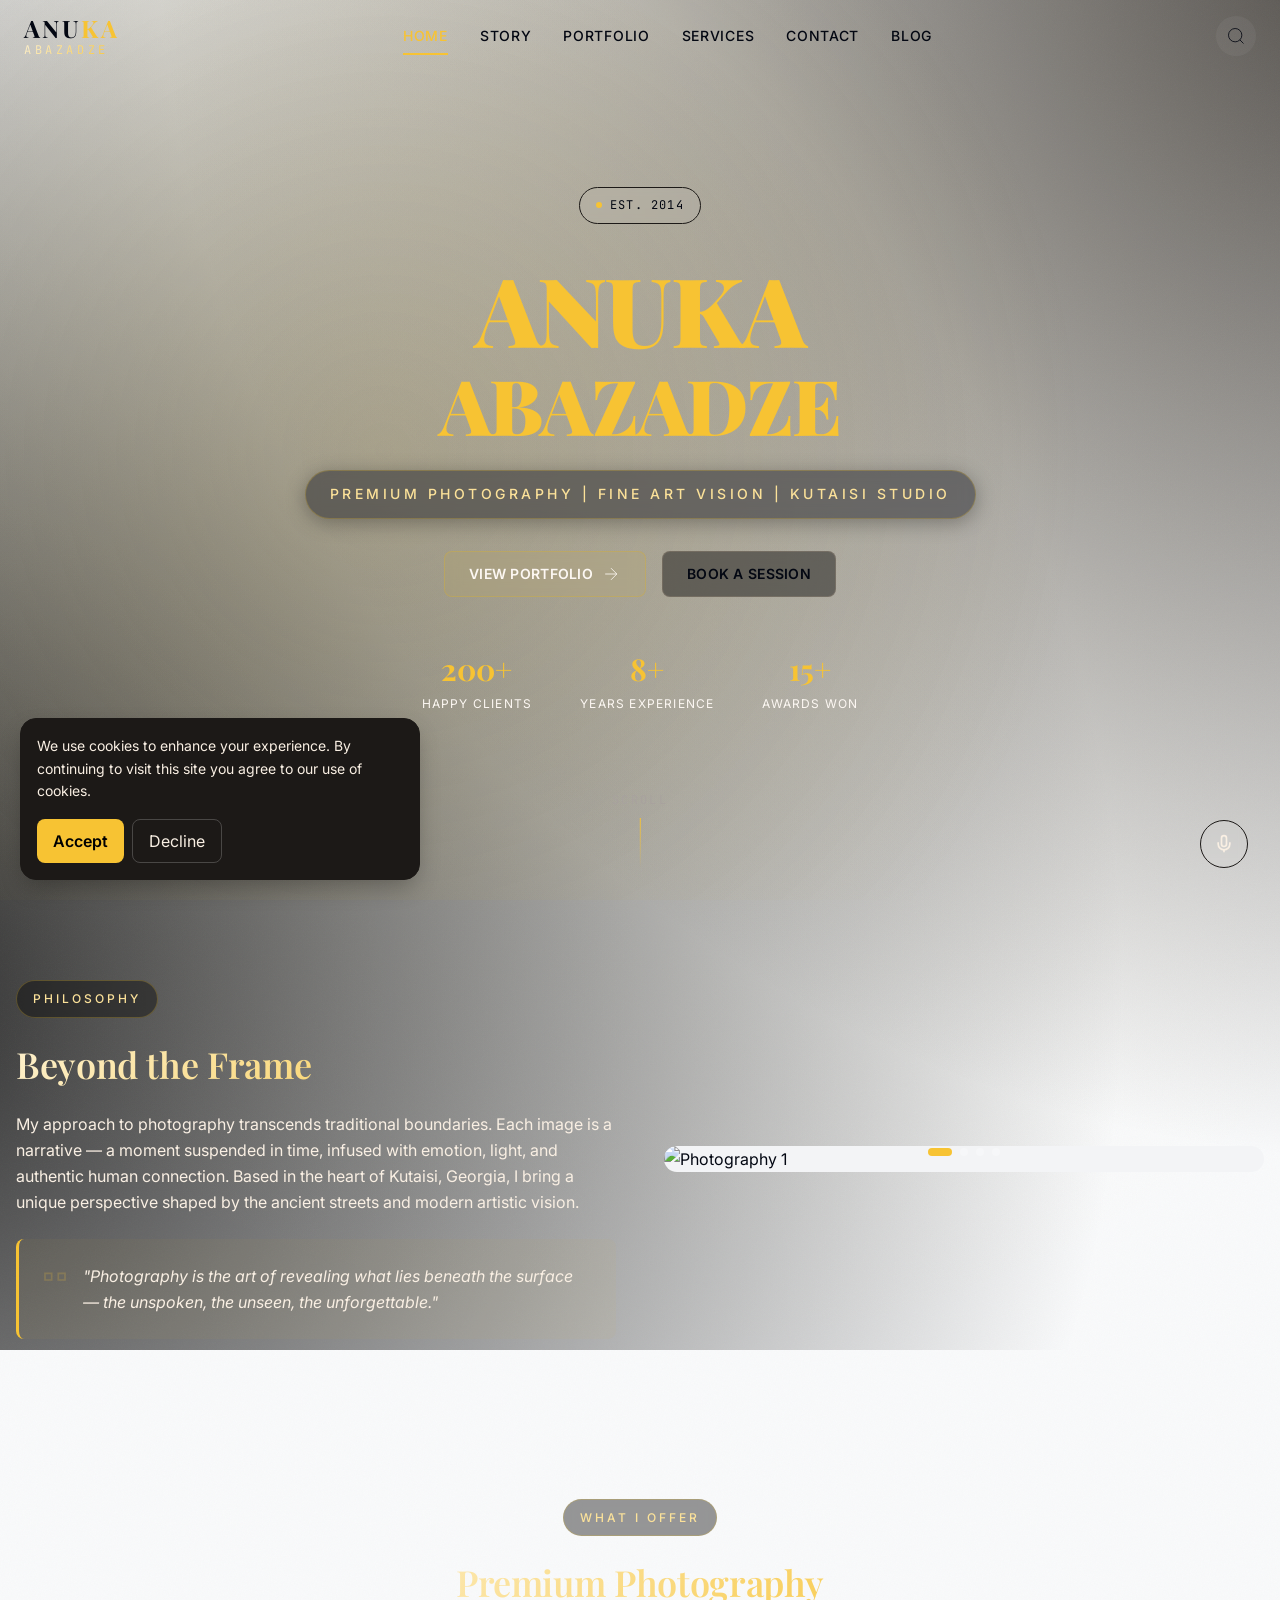
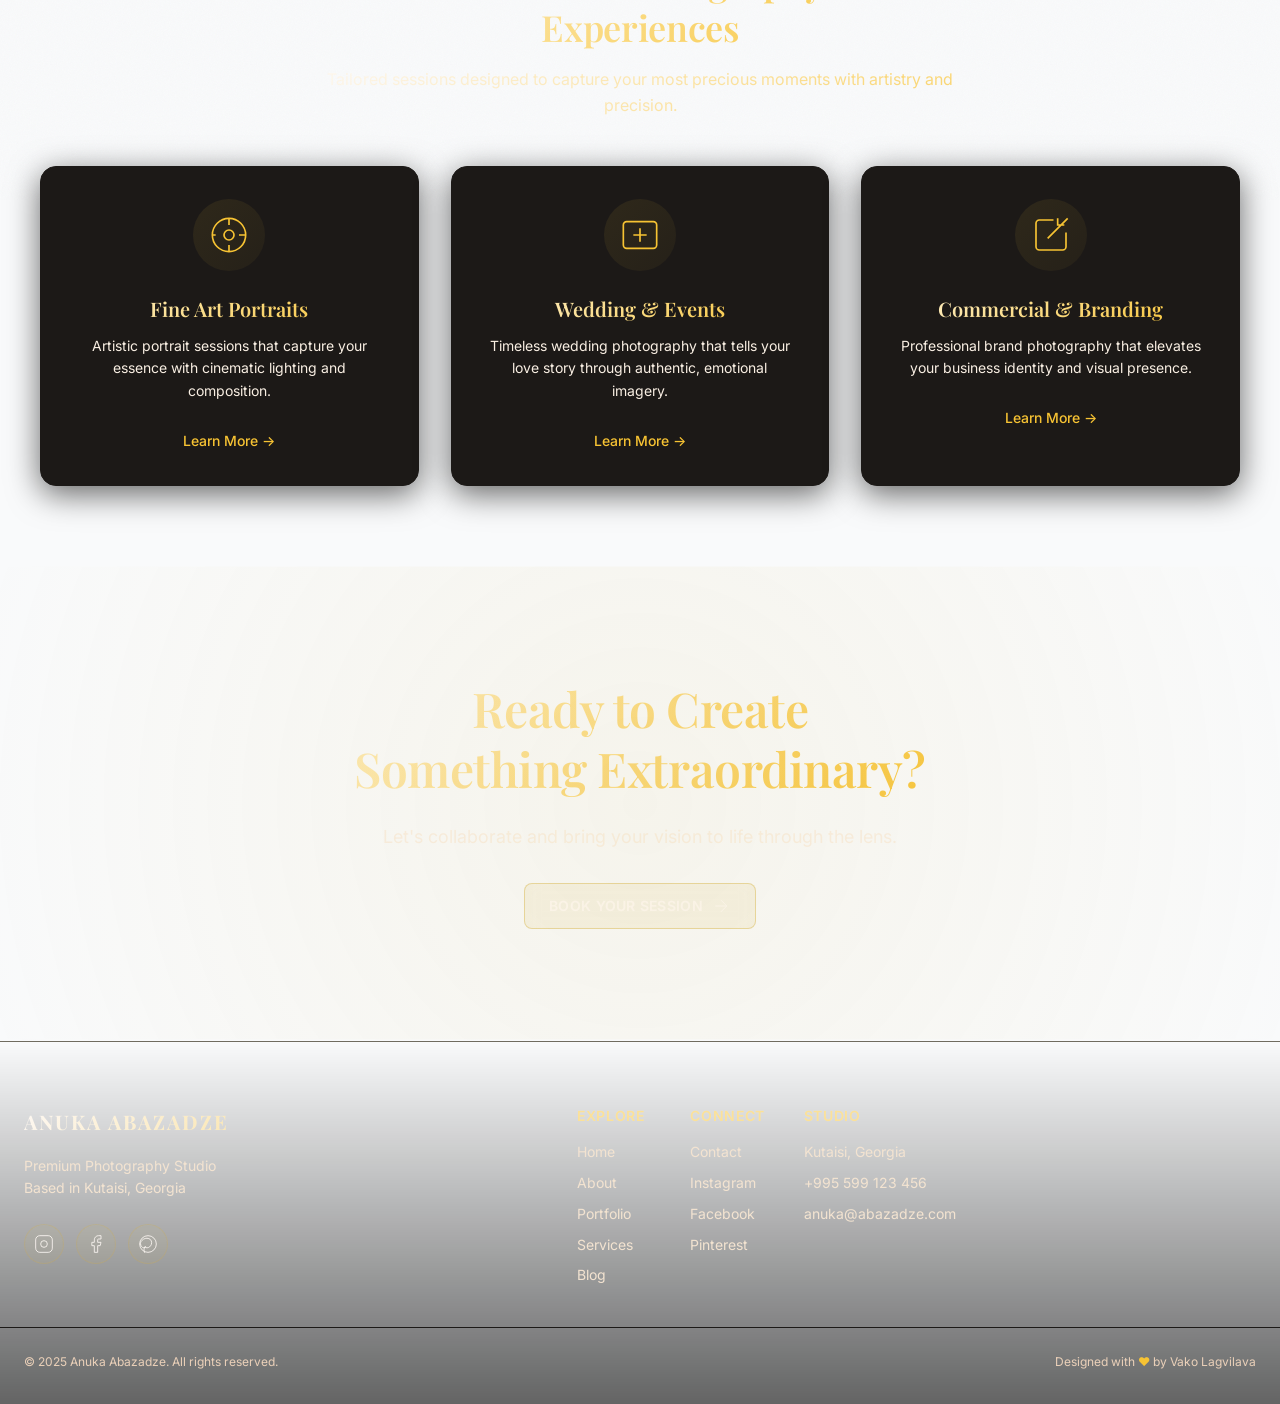
==== index.html @ 3378c88b "first commit" ====
<!doctype html>
<html lang="ka-GE">
  <head>
    <meta charset="UTF-8" />
    <meta
      name="viewport"
      content="width=device-width, initial-scale=1.0, user-scalable=yes"
    />

    <title>ანუკა აბაზაძე | პრემიუმ ფოტოგრაფი ქუთაისში</title>

    <!-- ========== SEO META TAGS ========== -->
    <meta
      name="description"
      content="ანუკა აბაზაძე - პრემიუმ ფოტოგრაფი ქუთაისში. 8+ წლიანი გამოცდილება, 200+ კმაყოფილი კლიენტი. სპეციალიზაცია: ქორწილის, პორტრეტის, კომერციული და ღონისძიების ფოტოგრაფია. დაჯავშნე ფოტოსესია ონლაინ."
    />
    <meta
      name="keywords"
      content="ფოტოგრაფი ქუთაისში, ქორწილის ფოტოგრაფი, პორტრეტის ფოტოგრაფი, ანუკა აბაზაძე, Kutaisi photographer, wedding photographer, portrait photographer"
    />
    <meta name="author" content="Anuka Abazadze" />
    <meta
      name="robots"
      content="index, follow, max-snippet:-1, max-image-preview:large, max-video-preview:-1"
    />

    <!-- ========== GEO (Generative Engine Optimization) ========== -->
    <meta
      name="geo:optimization"
      content="AI-ready content structure, entity-rich, fact-dense, citation-optimized"
    />

    <!-- ========== OPEN GRAPH / SOCIAL MEDIA ========== -->
    <meta property="og:type" content="website" />
    <meta
      property="og:title"
      content="ანუკა აბაზაძე | პრემიუმ ფოტოგრაფი ქუთაისში"
    />
    <meta
      property="og:description"
      content="პროფესიონალი ფოტოგრაფი ქუთაისში. 8+ წლიანი გამოცდილება, 200+ კმაყოფილი კლიენტი. Premium quality photography."
    />
    <meta
      property="og:image"
      content="https://anukaabazadze.com/assets/images/og-image.jpg"
    />
    <meta property="og:image:width" content="1200" />
    <meta property="og:image:height" content="630" />
    <meta property="og:site_name" content="Anuka Abazadze Photography" />
    <meta property="og:locale" content="ka_GE" />
    <meta property="og:url" content="https://anukaabazadze.com/" />

    <!-- ========== TWITTER CARD ========== -->
    <meta name="twitter:card" content="summary_large_image" />
    <meta
      name="twitter:title"
      content="ანუკა აბაზაძე | პრემიუმ ფოტოგრაფი ქუთაისში"
    />
    <meta
      name="twitter:description"
      content="პროფესიონალი ფოტოგრაფი ქუთაისში. Premium quality photography."
    />
    <meta
      name="twitter:image"
      content="https://anukaabazadze.com/assets/images/og-image.jpg"
    />

    <!-- ========== CANONICAL URL ========== -->
    <link rel="canonical" href="https://anukaabazadze.com/" />

    <!-- ========== STRUCTURED DATA (Schema.org) ========== -->
    <script type="application/ld+json">
      {
        "@context": "https://schema.org",
        "@type": "ProfessionalService",
        "name": "Anuka Abazadze Photography",
        "url": "https://anukaabazadze.com",
        "logo": "https://anukaabazadze.com/assets/images/logo.png",
        "image": "https://anukaabazadze.com/assets/images/hero.jpg",
        "description": "Premier photography studio in Kutaisi, Georgia specializing in wedding, portrait, and commercial photography.",
        "address": {
          "@type": "PostalAddress",
          "addressLocality": "Kutaisi",
          "addressCountry": "GE"
        },
        "geo": {
          "@type": "GeoCoordinates",
          "latitude": 42.266667,
          "longitude": 42.716667
        },
        "priceRange": "$$",
        "telephone": "+995599123456",
        "email": "anuka@abazadze.com",
        "openingHours": "Mo-Fr 10:00-18:00, Sa 11:00-16:00",
        "sameAs": [
          "https://www.instagram.com/anukaabazadze",
          "https://www.facebook.com/anukaabazadze"
        ],
        "hasOfferCatalog": {
          "@type": "OfferCatalog",
          "name": "Photography Services",
          "itemListElement": [
            {
              "@type": "Offer",
              "itemOffered": {
                "@type": "Service",
                "name": "Wedding Photography",
                "description": "Full-day wedding coverage with professional editing"
              }
            },
            {
              "@type": "Offer",
              "itemOffered": {
                "@type": "Service",
                "name": "Portrait Photography",
                "description": "Fine art portrait sessions"
              }
            },
            {
              "@type": "Offer",
              "itemOffered": {
                "@type": "Service",
                "name": "Commercial Photography",
                "description": "Brand and product photography"
              }
            }
          ]
        }
      }
    </script>

    <!-- ========== PRELOAD CRITICAL RESOURCES ========== -->
    <link rel="preconnect" href="https://fonts.googleapis.com" />
    <link rel="preconnect" href="https://fonts.gstatic.com" crossorigin />
    <link
      rel="preload"
      as="image"
      href="assets/images/hero-bg.webp"
      type="image/webp"
    />

    <!-- ========== FONTS ========== -->
    <link
      href="https://fonts.googleapis.com/css2?family=Playfair+Display:wght@400;500;600;700;800;900&family=Inter:wght@300;400;500;600;700;800&family=JetBrains+Mono:wght@400;500&display=swap"
      rel="stylesheet"
    />

    <!-- ========== STYLESHEETS ========== -->
    <link rel="stylesheet" href="css/tokens/primitives.css" />
    <link rel="stylesheet" href="css/tokens/semantic.css" />
    <link rel="stylesheet" href="css/tokens/components.css" />
    <link rel="stylesheet" href="css/base/reset.css" />
    <link rel="stylesheet" href="css/base/typography.css" />
    <link rel="stylesheet" href="css/base/utilities.css" />
    <link rel="stylesheet" href="css/layouts/header.css" />
    <link rel="stylesheet" href="css/layouts/footer.css" />
    <link rel="stylesheet" href="css/layouts/grid.css" />
    <link rel="stylesheet" href="css/components/buttons.css" />
    <link rel="stylesheet" href="css/components/cards.css" />
    <link rel="stylesheet" href="css/components/modals.css" />
    <link rel="stylesheet" href="css/components/navigation.css" />
    <link rel="stylesheet" href="css/components/carousel.css" />
    <link rel="stylesheet" href="css/pages/home.css" />
    <link rel="stylesheet" href="css/animations/keyframes.css" />
    <link rel="stylesheet" href="css/animations/transitions.css" />
    <link rel="stylesheet" href="css/animations/scroll-effects.css" />
    <link rel="stylesheet" href="css/responsive.css" />

    <!-- ========== THIRD-PARTY LIBRARIES ========== -->
    <script src="https://cdnjs.cloudflare.com/ajax/libs/gsap/3.12.5/gsap.min.js"></script>
    <script src="https://cdnjs.cloudflare.com/ajax/libs/gsap/3.12.5/ScrollTrigger.min.js"></script>
    <script src="https://cdnjs.cloudflare.com/ajax/libs/three.js/r128/three.min.js"></script>
    <script src="https://cdnjs.cloudflare.com/ajax/libs/three.js/r128/controls/OrbitControls.min.js"></script>
    <script src="https://cdn.jsdelivr.net/npm/chart.js@4.4.1/dist/chart.umd.min.js"></script>

    <!-- ========== ANALYTICS ========== -->
    <script
      async
      src="https://www.googletagmanager.com/gtag/js?id=G-XXXXXXXXXX"
    ></script>
    <script>
      window.dataLayer = window.dataLayer || [];
      function gtag() {
        dataLayer.push(arguments);
      }
      gtag("js", new Date());
      gtag("config", "G-XXXXXXXXXX");
    </script>
  </head>
  <body>
    <!-- ========== 3D CANVAS BACKGROUND ========== -->
    <canvas id="canvas-3d"></canvas>

    <!-- ========== CUSTOM CURSOR ========== -->
    <div id="cursor"></div>
    <div id="cursor-follower"></div>

    <!-- ========== PRELOADER ========== -->
    <div id="preloader">
      <div class="preloader-content">
        <div class="preloader-logo">ANU<span>KA</span></div>
        <div class="preloader-bar"><div class="preloader-progress"></div></div>
        <div class="preloader-text">Loading experience...</div>
      </div>
    </div>

    <!-- ========== HEADER / NAVIGATION ========== -->
    <header class="header" id="header">
      <div class="header-container">
        <a href="index.html" class="logo">
          <span class="logo-text">ANU<span class="logo-accent">KA</span></span>
          <span class="logo-subtitle">ABAZADZE</span>
        </a>

        <nav class="nav-main">
          <a href="index.html" class="nav-link active">HOME</a>
          <a href="about.html" class="nav-link">STORY</a>
          <a href="portfolio.html" class="nav-link">PORTFOLIO</a>
          <a href="services.html" class="nav-link">SERVICES</a>
          <a href="contact.html" class="nav-link">CONTACT</a>
          <a href="blog.html" class="nav-link">BLOG</a>
        </nav>

        <div class="header-actions">
          <button class="search-toggle" aria-label="Search">
            <svg
              width="20"
              height="20"
              viewBox="0 0 24 24"
              fill="none"
              stroke="currentColor"
            >
              <circle cx="11" cy="11" r="8" />
              <path d="m21 21-4.3-4.3" />
            </svg>
          </button>
          <button class="menu-toggle" id="menuToggle" aria-label="Menu">
            <span></span><span></span><span></span>
          </button>
        </div>
      </div>

      <!-- Search Overlay -->
      <div class="search-overlay">
        <div class="search-container">
          <input type="text" placeholder="Search..." id="searchInput" />
          <button class="search-close">✕</button>
        </div>
      </div>
    </header>

    <!-- ========== MOBILE MENU ========== -->
    <div class="mobile-menu" id="mobileMenu">
      <div class="mobile-menu-container">
        <nav class="mobile-nav">
          <a href="index.html">HOME</a>
          <a href="about.html">STORY</a>
          <a href="portfolio.html">PORTFOLIO</a>
          <a href="services.html">SERVICES</a>
          <a href="contact.html">CONTACT</a>
          <a href="blog.html">BLOG</a>
        </nav>
        <div class="mobile-menu-info">
          <p>anuka@abazadze.com</p>
          <p>+995 599 123 456</p>
          <p>Kutaisi, Georgia</p>
        </div>
        <div class="mobile-menu-social">
          <a href="#" aria-label="Instagram"
            ><svg
              width="20"
              height="20"
              viewBox="0 0 24 24"
              fill="none"
              stroke="currentColor"
            >
              <rect x="2" y="2" width="20" height="20" rx="5" />
              <circle cx="12" cy="12" r="4" />
              <path d="M17.5 6.5v.01" /></svg
          ></a>
          <a href="#" aria-label="Facebook"
            ><svg
              width="20"
              height="20"
              viewBox="0 0 24 24"
              fill="none"
              stroke="currentColor"
            >
              <path
                d="M18 2h-3a5 5 0 0 0-5 5v3H7v4h3v8h4v-8h3l1-4h-4V7a1 1 0 0 1 1-1h3z"
              /></svg
          ></a>
          <a href="#" aria-label="Pinterest"
            ><svg
              width="20"
              height="20"
              viewBox="0 0 24 24"
              fill="none"
              stroke="currentColor"
            >
              <path
                d="M8 22.5c-1-3-1-4 0-7 0 0 1 1 3 1s4-1.5 5-4 0-6-3-7c-3-1-6 0-8 2-1 1-2 2-2 4 0 3 2 5 4 5s2-1 2-2"
              />
              <circle cx="12" cy="12" r="10" /></svg
          ></a>
        </div>
      </div>
    </div>

    <!-- ========== MAIN CONTENT ========== -->
    <main>
      <!-- Hero Section -->
      <section class="hero">
        <div class="hero-background">
          <div class="hero-gradient"></div>
          <div class="hero-particles" id="heroParticles"></div>
        </div>

        <div class="hero-container">
          <div class="hero-content">
            <div class="hero-badge" data-animate="fade-up">
              <span class="badge-dot"></span>
              EST. 2014
            </div>

            <h1 class="hero-title" data-animate="fade-up" data-delay="0.1">
              <span
                class="title-line"
                style="color: var(--semantic-brand-primary, #d4af37)"
                >ANUKA</span
              >
              <span class="title-line title-accent">ABAZADZE</span>
            </h1>

            <p class="hero-subtitle" data-animate="fade-up" data-delay="0.2">
              Premium Photography | Fine Art Vision | Kutaisi Studio
            </p>

            <div class="hero-cta" data-animate="fade-up" data-delay="0.3">
              <a href="portfolio.html" class="btn btn-primary">
                <span>VIEW PORTFOLIO</span>
                <svg
                  width="20"
                  height="20"
                  viewBox="0 0 24 24"
                  fill="none"
                  stroke="currentColor"
                >
                  <path d="M5 12h14M12 5l7 7-7 7" />
                </svg>
              </a>
              <a href="contact.html" class="btn btn-secondary">
                <span>BOOK A SESSION</span>
              </a>
            </div>

            <div class="hero-stats" data-animate="fade-up" data-delay="0.4">
              <div class="stat">
                <div class="stat-number" data-count="200">0</div>
                <div class="stat-label">Happy Clients</div>
              </div>
              <div class="stat">
                <div class="stat-number" data-count="8">0</div>
                <div class="stat-label">Years Experience</div>
              </div>
              <div class="stat">
                <div class="stat-number" data-count="15">0</div>
                <div class="stat-label">Awards Won</div>
              </div>
            </div>
          </div>
        </div>

        <div class="hero-scroll">
          <span>SCROLL</span>
          <div class="scroll-line"></div>
        </div>

        <button
          id="audio-toggle"
          class="audio-toggle"
          aria-label="Toggle Audio Reactivity"
          title="Make WebGL React to Sound"
        >
          <svg
            width="20"
            height="20"
            viewBox="0 0 24 24"
            fill="none"
            stroke="currentColor"
            stroke-width="2"
          >
            <path
              d="M12 2a3 3 0 0 0-3 3v7a3 3 0 0 0 6 0V5a3 3 0 0 0-3-3Z"
            ></path>
            <path d="M19 10v2a7 7 0 0 1-14 0v-2"></path>
            <line x1="12" x2="12" y1="19" y2="22"></line>
          </svg>
        </button>
      </section>

      <!-- Philosophy Section -->
      <section class="philosophy">
        <div class="container">
          <div class="philosophy-grid">
            <div class="philosophy-content" data-animate="fade-right">
              <div class="section-label">
                <span class="label-line"></span>
                PHILOSOPHY
              </div>
              <h2>Beyond the Frame</h2>
              <p>
                My approach to photography transcends traditional boundaries.
                Each image is a narrative — a moment suspended in time, infused
                with emotion, light, and authentic human connection. Based in
                the heart of Kutaisi, Georgia, I bring a unique perspective
                shaped by the ancient streets and modern artistic vision.
              </p>
              <div class="philosophy-quote">
                <svg
                  width="40"
                  height="40"
                  viewBox="0 0 24 24"
                  fill="none"
                  stroke="currentColor"
                >
                  <path d="M10 11h-4v4h4v-4zm8 0h-4v4h4v-4z" />
                </svg>
                <p>
                  "Photography is the art of revealing what lies beneath the
                  surface — the unspoken, the unseen, the unforgettable."
                </p>
              </div>
            </div>
            <div class="philosophy-image" data-animate="fade-left">
              <div
                class="carousel-container"
                style="height: 100%; border-radius: var(--primitive-radius-2xl)"
              >
                <div class="carousel-track">
                  <div class="carousel-slide">
                    <img
                      src="https://images.unsplash.com/photo-1542038784456-1ea8e935640e?ixlib=rb-4.0.3&auto=format&fit=crop&w=800&q=80"
                      alt="Photography 1"
                      loading="lazy"
                    />
                  </div>
                  <div class="carousel-slide">
                    <img
                      src="https://images.unsplash.com/photo-1511895426328-dc8714191300?ixlib=rb-4.0.3&auto=format&fit=crop&w=800&q=80"
                      alt="Photography 2"
                      loading="lazy"
                    />
                  </div>
                  <div class="carousel-slide">
                    <img
                      src="https://images.unsplash.com/photo-1492691527719-9d1e07e534b4?ixlib=rb-4.0.3&auto=format&fit=crop&w=800&q=80"
                      alt="Photography 3"
                      loading="lazy"
                    />
                  </div>
                  <div class="carousel-slide">
                    <img
                      src="https://images.unsplash.com/photo-1516035069371-29a1b244cc32?ixlib=rb-4.0.3&auto=format&fit=crop&w=800&q=80"
                      alt="Photography 4"
                      loading="lazy"
                    />
                  </div>
                </div>
                <button class="carousel-btn carousel-btn-prev">‹</button>
                <button class="carousel-btn carousel-btn-next">›</button>
                <div class="carousel-dots"></div>
              </div>
            </div>
          </div>
        </div>
      </section>

      <!-- Services Preview -->
      <section class="services-preview">
        <div class="container">
          <div class="section-header" data-animate="fade-up">
            <div class="section-label">WHAT I OFFER</div>
            <h2>Premium Photography<br />Experiences</h2>
            <p>
              Tailored sessions designed to capture your most precious moments
              with artistry and precision.
            </p>
          </div>

          <div class="services-grid">
            <div class="service-card" data-animate="fade-up" data-delay="0">
              <div class="service-icon">
                <svg
                  width="40"
                  height="40"
                  viewBox="0 0 24 24"
                  fill="none"
                  stroke="currentColor"
                >
                  <circle cx="12" cy="12" r="10" />
                  <path d="M12 2v4M22 12h-4M12 22v-4M4 12H2" />
                  <circle cx="12" cy="12" r="3" />
                </svg>
              </div>
              <h3>Fine Art Portraits</h3>
              <p>
                Artistic portrait sessions that capture your essence with
                cinematic lighting and composition.
              </p>
              <a href="services.html" class="service-link">Learn More →</a>
            </div>

            <div class="service-card" data-animate="fade-up" data-delay="0.1">
              <div class="service-icon">
                <svg
                  width="40"
                  height="40"
                  viewBox="0 0 24 24"
                  fill="none"
                  stroke="currentColor"
                >
                  <rect x="2" y="4" width="20" height="16" rx="2" />
                  <path d="M8 12h8M12 8v8" />
                </svg>
              </div>
              <h3>Wedding & Events</h3>
              <p>
                Timeless wedding photography that tells your love story through
                authentic, emotional imagery.
              </p>
              <a href="services.html" class="service-link">Learn More →</a>
            </div>

            <div class="service-card" data-animate="fade-up" data-delay="0.2">
              <div class="service-icon">
                <svg
                  width="40"
                  height="40"
                  viewBox="0 0 24 24"
                  fill="none"
                  stroke="currentColor"
                >
                  <path
                    d="M21 10.5V19a2 2 0 0 1-2 2H5a2 2 0 0 1-2-2V5a2 2 0 0 1 2-2h8.5"
                  />
                  <path d="M16 2v4h4M22 2L10 14" />
                </svg>
              </div>
              <h3>Commercial & Branding</h3>
              <p>
                Professional brand photography that elevates your business
                identity and visual presence.
              </p>
              <a href="services.html" class="service-link">Learn More →</a>
            </div>
          </div>
        </div>
      </section>

      <!-- CTA Section -->
      <section class="cta">
        <div class="cta-container">
          <div class="cta-content" data-animate="fade-up">
            <h2>Ready to Create<br />Something Extraordinary?</h2>
            <p>
              Let's collaborate and bring your vision to life through the lens.
            </p>
            <a href="contact.html" class="btn btn-primary btn-large">
              <span>BOOK YOUR SESSION</span>
              <svg
                width="20"
                height="20"
                viewBox="0 0 24 24"
                fill="none"
                stroke="currentColor"
              >
                <path d="M5 12h14M12 5l7 7-7 7" />
              </svg>
            </a>
          </div>
          <div class="cta-bg"></div>
        </div>
      </section>
    </main>

    <!-- ========== FOOTER ========== -->
    <footer class="footer">
      <div class="footer-container">
        <div class="footer-brand">
          <a href="index.html" class="footer-logo">ANUKA ABAZADZE</a>
          <p>Premium Photography Studio<br />Based in Kutaisi, Georgia</p>
          <div class="footer-social">
            <a href="#" aria-label="Instagram"
              ><svg
                width="20"
                height="20"
                viewBox="0 0 24 24"
                fill="none"
                stroke="currentColor"
              >
                <rect x="2" y="2" width="20" height="20" rx="5" />
                <circle cx="12" cy="12" r="4" />
                <path d="M17.5 6.5v.01" /></svg
            ></a>
            <a href="#" aria-label="Facebook"
              ><svg
                width="20"
                height="20"
                viewBox="0 0 24 24"
                fill="none"
                stroke="currentColor"
              >
                <path
                  d="M18 2h-3a5 5 0 0 0-5 5v3H7v4h3v8h4v-8h3l1-4h-4V7a1 1 0 0 1 1-1h3z"
                /></svg
            ></a>
            <a href="#" aria-label="Pinterest"
              ><svg
                width="20"
                height="20"
                viewBox="0 0 24 24"
                fill="none"
                stroke="currentColor"
              >
                <path
                  d="M8 22.5c-1-3-1-4 0-7 0 0 1 1 3 1s4-1.5 5-4 0-6-3-7c-3-1-6 0-8 2-1 1-2 2-2 4 0 3 2 5 4 5s2-1 2-2"
                />
                <circle cx="12" cy="12" r="10" /></svg
            ></a>
          </div>
        </div>

        <div class="footer-links">
          <div class="footer-col">
            <h4>Explore</h4>
            <a href="index.html">Home</a>
            <a href="about.html">About</a>
            <a href="portfolio.html">Portfolio</a>
            <a href="services.html">Services</a>
            <a href="blog.html">Blog</a>
          </div>
          <div class="footer-col">
            <h4>Connect</h4>
            <a href="contact.html">Contact</a>
            <a href="#">Instagram</a>
            <a href="#">Facebook</a>
            <a href="#">Pinterest</a>
          </div>
          <div class="footer-col">
            <h4>Studio</h4>
            <p>Kutaisi, Georgia</p>
            <p>+995 599 123 456</p>
            <p>anuka@abazadze.com</p>
          </div>
        </div>
      </div>

      <div class="footer-bottom">
        <p>&copy; 2025 Anuka Abazadze. All rights reserved.</p>
        <p>Designed with <span>♥</span> by Vako Lagvilava</p>
      </div>
    </footer>

    <!-- ========== SCRIPTS ========== -->
    <script src="js/three/scene.js"></script>
    <script src="js/main.js"></script>
  </body>
</html>
---- css/tokens/primitives.css ----
/* ============================================
   PRIMITIVES - Raw Design Values
   Layer 1 of 3 | DO NOT EDIT DIRECTLY
   Source of truth for all design decisions
   ============================================ */

:root {
    /* ===== COLORS ===== */
    
    /* Obsidian Scale - Luxury Foundation (Warm Blacks) */
    --primitive-obsidian-50:  #FAFAF9;
    --primitive-obsidian-100: #F5F5F4;
    --primitive-obsidian-200: #E7E5E4;
    --primitive-obsidian-300: #D6D3D1;
    --primitive-obsidian-400: #A8A29E;
    --primitive-obsidian-500: #78716C;
    --primitive-obsidian-600: #57534E;
    --primitive-obsidian-700: #292524;
    --primitive-obsidian-800: #1C1917;
    --primitive-obsidian-900: #141210;
    --primitive-obsidian-950: #0A0A0A; /* Pure deepest warm black */
    
    /* Champagne Scale - Premium Typography & Accents */
    --primitive-champagne-50:  #FFFCF9;
    --primitive-champagne-100: #FDF8F3;
    --primitive-champagne-200: #F9EFE3;
    --primitive-champagne-300: #F3E3D0;
    --primitive-champagne-400: #EAD0B8;
    --primitive-champagne-500: #DDB89A;
    
    /* Gold Scale - Brand Identity */
    --primitive-gold-50:  #FEF9E6;
    --primitive-gold-100: #FDF0CC;
    --primitive-gold-200: #FBE199;
    --primitive-gold-300: #F9D266;
    --primitive-gold-400: #F7C333;
    --primitive-gold-500: #D4AF37;  /* Primary Brand Gold */
    --primitive-gold-600: #B8960F;
    --primitive-gold-700: #9A7B0C;
    --primitive-gold-800: #7C6009;
    --primitive-gold-900: #5E4506;
    
    /* Emerald Scale - Success/Action */
    --primitive-emerald-50:  #ECFDF5;
    --primitive-emerald-100: #D1FAE5;
    --primitive-emerald-200: #A7F3D0;
    --primitive-emerald-300: #6EE7B7;
    --primitive-emerald-400: #34D399;
    --primitive-emerald-500: #10B981;
    --primitive-emerald-600: #059669;
    --primitive-emerald-700: #047857;
    --primitive-emerald-800: #065F46;
    --primitive-emerald-900: #064E3B;
    
    /* Rose Scale - Accent/Warmth */
    --primitive-rose-50:  #FFF1F2;
    --primitive-rose-100: #FFE4E6;
    --primitive-rose-200: #FECDD3;
    --primitive-rose-300: #FDA4AF;
    --primitive-rose-400: #FB7185;
    --primitive-rose-500: #F43F5E;
    --primitive-rose-600: #E11D48;
    --primitive-rose-700: #BE123C;
    --primitive-rose-800: #9F1239;
    --primitive-rose-900: #881337;
    
    /* Blue Scale - Information/Trust */
    --primitive-blue-50:  #EFF6FF;
    --primitive-blue-100: #DBEAFE;
    --primitive-blue-200: #BFDBFE;
    --primitive-blue-300: #93C5FD;
    --primitive-blue-400: #60A5FA;
    --primitive-blue-500: #3B82F6;
    --primitive-blue-600: #2563EB;
    --primitive-blue-700: #1D4ED8;
    --primitive-blue-800: #1E40AF;
    --primitive-blue-900: #1E3A8A;
    
    /* Red Scale - Error/Destructive */
    --primitive-red-50:  #FEF2F2;
    --primitive-red-100: #FEE2E2;
    --primitive-red-200: #FECACA;
    --primitive-red-300: #FCA5A5;
    --primitive-red-400: #F87171;
    --primitive-red-500: #EF4444;
    --primitive-red-600: #DC2626;
    --primitive-red-700: #B91C1C;
    --primitive-red-800: #991B1B;
    --primitive-red-900: #7F1D1D;
    
    /* Amber Scale - Warning */
    --primitive-amber-50:  #FFFBEB;
    --primitive-amber-100: #FEF3C7;
    --primitive-amber-200: #FDE68A;
    --primitive-amber-300: #FCD34D;
    --primitive-amber-400: #FBBF24;
    --primitive-amber-500: #F59E0B;
    --primitive-amber-600: #D97706;
    --primitive-amber-700: #B45309;
    --primitive-amber-800: #92400E;
    --primitive-amber-900: #78350F;
    
    /* ===== TYPOGRAPHY ===== */
    
    /* Font Families */
    --primitive-font-playfair: 'Playfair Display', serif;
    --primitive-font-inter: 'Inter', sans-serif;
    --primitive-font-jetbrains: 'JetBrains Mono', monospace;
    
    /* Font Sizes (px to rem = px/16) */
    --primitive-font-size-10:  0.625rem;   /* 10px */
    --primitive-font-size-11:  0.6875rem;  /* 11px */
    --primitive-font-size-12:  0.75rem;    /* 12px */
    --primitive-font-size-13:  0.8125rem;  /* 13px */
    --primitive-font-size-14:  0.875rem;   /* 14px */
    --primitive-font-size-15:  0.9375rem;  /* 15px */
    --primitive-font-size-16:  1rem;       /* 16px */
    --primitive-font-size-18:  1.125rem;   /* 18px */
    --primitive-font-size-20:  1.25rem;    /* 20px */
    --primitive-font-size-22:  1.375rem;   /* 22px */
    --primitive-font-size-24:  1.5rem;     /* 24px */
    --primitive-font-size-28:  1.75rem;    /* 28px */
    --primitive-font-size-32:  2rem;       /* 32px */
    --primitive-font-size-36:  2.25rem;    /* 36px */
    --primitive-font-size-40:  2.5rem;     /* 40px */
    --primitive-font-size-48:  3rem;       /* 48px */
    --primitive-font-size-56:  3.5rem;     /* 56px */
    --primitive-font-size-64:  4rem;       /* 64px */
    --primitive-font-size-72:  4.5rem;     /* 72px */
    --primitive-font-size-80:  5rem;       /* 80px */
    --primitive-font-size-96:  6rem;       /* 96px */
    --primitive-font-size-112: 7rem;       /* 112px */
    --primitive-font-size-128: 8rem;       /* 128px */
    
    /* Font Weights */
    --primitive-font-weight-thin:       100;
    --primitive-font-weight-extralight: 200;
    --primitive-font-weight-light:      300;
    --primitive-font-weight-normal:     400;
    --primitive-font-weight-medium:     500;
    --primitive-font-weight-semibold:   600;
    --primitive-font-weight-bold:       700;
    --primitive-font-weight-extrabold:  800;
    --primitive-font-weight-black:      900;
    
    /* Line Heights */
    --primitive-line-height-none:     1;
    --primitive-line-height-tight:    1.25;
    --primitive-line-height-snug:     1.375;
    --primitive-line-height-normal:   1.5;
    --primitive-line-height-relaxed:  1.625;
    --primitive-line-height-loose:    2;
    
    /* Letter Spacing */
    --primitive-letter-spacing-tighter: -0.05em;
    --primitive-letter-spacing-tight:   -0.025em;
    --primitive-letter-spacing-normal:   0;
    --primitive-letter-spacing-wide:     0.025em;
    --primitive-letter-spacing-wider:    0.05em;
    --primitive-letter-spacing-widest:   0.1em;
    
    /* ===== SPACING ===== */
    
    /* Base Unit: 4px (0.25rem) */
    --primitive-spacing-0:    0;
    --primitive-spacing-px:   1px;
    --primitive-spacing-0-5:  0.125rem;  /* 2px */
    --primitive-spacing-1:    0.25rem;   /* 4px */
    --primitive-spacing-1-5:  0.375rem;  /* 6px */
    --primitive-spacing-2:    0.5rem;    /* 8px */
    --primitive-spacing-2-5:  0.625rem;  /* 10px */
    --primitive-spacing-3:    0.75rem;   /* 12px */
    --primitive-spacing-3-5:  0.875rem;  /* 14px */
    --primitive-spacing-4:    1rem;      /* 16px */
    --primitive-spacing-5:    1.25rem;   /* 20px */
    --primitive-spacing-6:    1.5rem;    /* 24px */
    --primitive-spacing-7:    1.75rem;   /* 28px */
    --primitive-spacing-8:    2rem;      /* 32px */
    --primitive-spacing-9:    2.25rem;   /* 36px */
    --primitive-spacing-10:   2.5rem;    /* 40px */
    --primitive-spacing-11:   2.75rem;   /* 44px */
    --primitive-spacing-12:   3rem;      /* 48px */
    --primitive-spacing-14:   3.5rem;    /* 56px */
    --primitive-spacing-16:   4rem;      /* 64px */
    --primitive-spacing-20:   5rem;      /* 80px */
    --primitive-spacing-24:   6rem;      /* 96px */
    --primitive-spacing-28:   7rem;      /* 112px */
    --primitive-spacing-32:   8rem;      /* 128px */
    --primitive-spacing-36:   9rem;      /* 144px */
    --primitive-spacing-40:   10rem;     /* 160px */
    --primitive-spacing-44:   11rem;     /* 176px */
    --primitive-spacing-48:   12rem;     /* 192px */
    --primitive-spacing-52:   13rem;     /* 208px */
    --primitive-spacing-56:   14rem;     /* 224px */
    --primitive-spacing-60:   15rem;     /* 240px */
    --primitive-spacing-64:   16rem;     /* 256px */
    --primitive-spacing-72:   18rem;     /* 288px */
    --primitive-spacing-80:   20rem;     /* 320px */
    --primitive-spacing-96:   24rem;     /* 384px */
    
    /* ===== BORDER RADIUS ===== */
    --primitive-radius-none:    0;
    --primitive-radius-sm:      0.125rem;  /* 2px */
    --primitive-radius-default: 0.25rem;   /* 4px */
    --primitive-radius-md:      0.375rem;  /* 6px */
    --primitive-radius-lg:      0.5rem;    /* 8px */
    --primitive-radius-xl:      0.75rem;   /* 12px */
    --primitive-radius-2xl:     1rem;      /* 16px */
    --primitive-radius-3xl:     1.5rem;    /* 24px */
    --primitive-radius-4xl:     2rem;      /* 32px */
    --primitive-radius-5xl:     2.5rem;    /* 40px */
    --primitive-radius-full:     9999px;
    
    /* ===== SHADOWS ===== */
    --primitive-shadow-none: none;
    --primitive-shadow-sm:   0 1px 2px 0 rgb(0 0 0 / 0.05);
    --primitive-shadow-default: 0 1px 3px 0 rgb(0 0 0 / 0.1), 0 1px 2px -1px rgb(0 0 0 / 0.1);
    --primitive-shadow-md:   0 4px 6px -1px rgb(0 0 0 / 0.1), 0 2px 4px -2px rgb(0 0 0 / 0.1);
    --primitive-shadow-lg:   0 10px 15px -3px rgb(0 0 0 / 0.1), 0 4px 6px -4px rgb(0 0 0 / 0.1);
    --primitive-shadow-xl:   0 20px 25px -5px rgb(0 0 0 / 0.1), 0 8px 10px -6px rgb(0 0 0 / 0.1);
    --primitive-shadow-2xl:  0 25px 50px -12px rgb(0 0 0 / 0.25);
    --primitive-shadow-3xl:  0 35px 60px -15px rgb(0 0 0 / 0.3);
    
    /* Gold Glows */
    --primitive-shadow-gold-sm: 0 0 10px rgba(212, 175, 55, 0.3);
    --primitive-shadow-gold-md: 0 0 20px rgba(212, 175, 55, 0.4);
    --primitive-shadow-gold-lg: 0 0 30px rgba(212, 175, 55, 0.5);
    --primitive-shadow-gold-xl: 0 0 50px rgba(212, 175, 55, 0.6);
    
    /* Inner Shadows */
    --primitive-shadow-inner-sm:  inset 0 1px 2px 0 rgb(0 0 0 / 0.05);
    --primitive-shadow-inner-md:  inset 0 2px 4px 0 rgb(0 0 0 / 0.05);
    --primitive-shadow-inner-lg:  inset 0 4px 6px 0 rgb(0 0 0 / 0.05);
    
    /* ===== BLUR / BACKDROP ===== */
    --primitive-blur-sm:  4px;
    --primitive-blur-md:  8px;
    --primitive-blur-lg:  12px;
    --primitive-blur-xl:  16px;
    --primitive-blur-2xl: 24px;
    --primitive-blur-3xl: 40px;
    
    /* ===== OPACITY ===== */
    --primitive-opacity-0:   0;
    --primitive-opacity-5:   0.05;
    --primitive-opacity-10:  0.1;
    --primitive-opacity-20:  0.2;
    --primitive-opacity-30:  0.3;
    --primitive-opacity-40:  0.4;
    --primitive-opacity-50:  0.5;
    --primitive-opacity-60:  0.6;
    --primitive-opacity-70:  0.7;
    --primitive-opacity-80:  0.8;
    --primitive-opacity-90:  0.9;
    --primitive-opacity-100: 1;
    
    /* ===== DURATIONS ===== */
    --primitive-duration-75:   75ms;
    --primitive-duration-100:  100ms;
    --primitive-duration-150:  150ms;
    --primitive-duration-200:  200ms;
    --primitive-duration-300:  300ms;
    --primitive-duration-500:  500ms;
    --primitive-duration-700:  700ms;
    --primitive-duration-1000: 1000ms;
    
    /* ===== EASING FUNCTIONS ===== */
    --primitive-ease-linear:     linear;
    --primitive-ease-in:         cubic-bezier(0.4, 0, 1, 1);
    --primitive-ease-out:        cubic-bezier(0, 0, 0.2, 1);
    --primitive-ease-in-out:     cubic-bezier(0.4, 0, 0.2, 1);
    --primitive-ease-bounce:     cubic-bezier(0.68, -0.55, 0.265, 1.55);
    --primitive-ease-elastic:    cubic-bezier(0.68, -0.55, 0.265, 1.55);
    --primitive-ease-smooth:     cubic-bezier(0.25, 0.46, 0.45, 0.94);
    --primitive-ease-emphasized: cubic-bezier(0.2, 0, 0, 1);
    
    /* ===== Z-INDEX ===== */
    --primitive-z-auto:     auto;
    --primitive-z-0:        0;
    --primitive-z-10:       10;
    --primitive-z-20:       20;
    --primitive-z-30:       30;
    --primitive-z-40:       40;
    --primitive-z-50:       50;
    --primitive-z-dropdown: 1000;
    --primitive-z-sticky:   1020;
    --primitive-z-fixed:    1030;
    --primitive-z-modal:    1040;
    --primitive-z-popover:  1050;
    --primitive-z-tooltip:  1060;
    --primitive-z-toast:    1070;
    
    /* ===== ASPECT RATIOS ===== */
    --primitive-aspect-square: 1 / 1;
    --primitive-aspect-video:  16 / 9;
    --primitive-aspect-portrait: 4 / 5;
    --primitive-aspect-ultrawide: 21 / 9;
    
    /* ===== CONTAINER WIDTHS ===== */
    --primitive-container-sm:  640px;
    --primitive-container-md:  768px;
    --primitive-container-lg:  1024px;
    --primitive-container-xl:  1280px;
    --primitive-container-2xl: 1536px;
    
    /* ===== GRID ===== */
    --primitive-grid-cols: 12;
    --primitive-grid-gap: var(--primitive-spacing-4);
}
---- css/tokens/components.css ----
/* ============================================
   COMPONENTS TOKENS
   Component-specific design tokens
   ============================================ */

:root {
    /* Button Tokens */
    --button-primary-bg: var(--semantic-brand-primary, #D4AF37);
    --button-primary-hover: var(--semantic-brand-primary-hover, #B8960F);
    --button-secondary-bg: transparent;
    --button-secondary-border: var(--semantic-border-heavy, rgba(255,255,255,0.3));
    
    /* Card Tokens */
    --card-bg: var(--semantic-bg-surface, #1F2937);
    --card-border: var(--semantic-border-light, rgba(255,255,255,0.05));
    --card-radius: var(--primitive-radius-xl, 0.75rem);
    
    /* Form Tokens */
    --input-bg: var(--semantic-bg-secondary, #0F172A);
    --input-border: var(--semantic-border-light, rgba(255,255,255,0.1));
    --input-focus-border: var(--semantic-brand-primary, #D4AF37);
}
---- css/base/typography.css ----
/* ============================================
   TYPOGRAPHY SYSTEM
   Scale: 1.25 Major Third | Responsive
   NO !important - Professional Grade
   ============================================ */

/* Base HTML */
html {
    font-size: 16px;
}

/* Responsive base font size */
@media (max-width: 768px) {
    html {
        font-size: 15px;
    }
}

@media (max-width: 480px) {
    html {
        font-size: 14px;
    }
}

/* Body Text */
body {
    font-family: var(--semantic-font-body, 'Inter', sans-serif);
    font-size: var(--semantic-text-base, 1rem);
    font-weight: 400;
    line-height: var(--semantic-leading-relaxed, 1.625);
    color: var(--semantic-text-primary, #111827);
}

/* ===== HEADINGS ===== */
h1, .h1 {
    font-family: var(--semantic-font-heading, 'Playfair Display', serif);
    font-size: var(--semantic-text-5xl, 3rem);
    font-weight: 700;
    line-height: var(--semantic-leading-tight, 1.25);
    letter-spacing: -0.02em;
    color: var(--semantic-text-primary, #111827);
}

h2, .h2 {
    font-family: var(--semantic-font-heading, 'Playfair Display', serif);
    font-size: var(--semantic-text-4xl, 2.25rem);
    font-weight: 600;
    line-height: var(--semantic-leading-tight, 1.25);
    letter-spacing: -0.01em;
    color: var(--semantic-text-primary, #111827);
}

h3, .h3 {
    font-family: var(--semantic-font-heading, 'Playfair Display', serif);
    font-size: var(--semantic-text-2xl, 1.5rem);
    font-weight: 600;
    line-height: var(--semantic-leading-snug, 1.375);
    color: var(--semantic-text-primary, #111827);
}

h4, .h4 {
    font-family: var(--semantic-font-body, 'Inter', sans-serif);
    font-size: var(--semantic-text-xl, 1.25rem);
    font-weight: 600;
    line-height: var(--semantic-leading-snug, 1.375);
    color: var(--semantic-text-primary, #111827);
}

h5, .h5 {
    font-family: var(--semantic-font-body, 'Inter', sans-serif);
    font-size: var(--semantic-text-lg, 1.125rem);
    font-weight: 600;
    line-height: var(--semantic-leading-snug, 1.375);
    color: var(--semantic-text-secondary, #374151);
}

h6, .h6 {
    font-family: var(--semantic-font-body, 'Inter', sans-serif);
    font-size: var(--semantic-text-base, 1rem);
    font-weight: 600;
    line-height: var(--semantic-leading-snug, 1.375);
    text-transform: uppercase;
    letter-spacing: 0.05em;
    color: var(--semantic-brand-primary, #D4AF37);
}

/* Responsive Headings */
@media (max-width: 768px) {
    h1, .h1 {
        font-size: var(--semantic-text-4xl, 2.25rem);
    }
    
    h2, .h2 {
        font-size: var(--semantic-text-3xl, 1.875rem);
    }
    
    h3, .h3 {
        font-size: var(--semantic-text-xl, 1.25rem);
    }
}

@media (max-width: 480px) {
    h1, .h1 {
        font-size: var(--semantic-text-3xl, 1.875rem);
    }
    
    h2, .h2 {
        font-size: var(--semantic-text-2xl, 1.5rem);
    }
}

/* ===== TEXT STYLES ===== */

/* Lead Text */
.lead {
    font-size: var(--semantic-text-lg, 1.125rem);
    font-weight: 500;
    line-height: var(--semantic-leading-relaxed, 1.625);
    color: var(--semantic-text-secondary, #374151);
}

/* Small Text */
small, .text-small {
    font-size: var(--semantic-text-sm, 0.875rem);
    line-height: var(--semantic-leading-normal, 1.5);
}

/* Caption */
.caption {
    font-size: var(--semantic-text-xs, 0.75rem);
    line-height: var(--semantic-leading-normal, 1.5);
    color: var(--semantic-text-muted, #6B7280);
}

/* Mono Text */
.mono {
    font-family: var(--semantic-font-mono, 'JetBrains Mono', monospace);
    font-size: 0.875rem;
}

/* ===== TEXT UTILITIES ===== */

/* Text Alignment */
.text-left {
    text-align: left;
}

.text-center {
    text-align: center;
}

.text-right {
    text-align: right;
}

/* Text Transform */
.uppercase {
    text-transform: uppercase;
}

.lowercase {
    text-transform: lowercase;
}

.capitalize {
    text-transform: capitalize;
}

/* Text Decoration */
.underline {
    text-decoration: underline;
}

.line-through {
    text-decoration: line-through;
}

.no-underline {
    text-decoration: none;
}

/* Font Weights */
.font-light {
    font-weight: 300;
}

.font-normal {
    font-weight: 400;
}

.font-medium {
    font-weight: 500;
}

.font-semibold {
    font-weight: 600;
}

.font-bold {
    font-weight: 700;
}

.font-extrabold {
    font-weight: 800;
}

/* Letter Spacing */
.tracking-tighter {
    letter-spacing: -0.05em;
}

.tracking-tight {
    letter-spacing: -0.025em;
}

.tracking-normal {
    letter-spacing: 0;
}

.tracking-wide {
    letter-spacing: 0.025em;
}

.tracking-wider {
    letter-spacing: 0.05em;
}

.tracking-widest {
    letter-spacing: 0.1em;
}

/* Line Heights */
.leading-none {
    line-height: 1;
}

.leading-tight {
    line-height: 1.25;
}

.leading-snug {
    line-height: 1.375;
}

.leading-normal {
    line-height: 1.5;
}

.leading-relaxed {
    line-height: 1.625;
}

.leading-loose {
    line-height: 2;
}

/* Text Colors */
.text-primary {
    color: var(--semantic-text-primary);
}

.text-secondary {
    color: var(--semantic-text-secondary);
}

.text-muted {
    color: var(--semantic-text-muted);
}

.text-inverse {
    color: var(--semantic-text-inverse);
}

.text-brand {
    color: var(--semantic-brand-primary);
}

.text-success {
    color: var(--semantic-status-success);
}

.text-warning {
    color: var(--semantic-status-warning);
}

.text-error {
    color: var(--semantic-status-error);
}

/* Text Wrapping */
.text-wrap {
    white-space: normal;
}

.text-nowrap {
    white-space: nowrap;
}

.truncate {
    overflow: hidden;
    text-overflow: ellipsis;
    white-space: nowrap;
}

/* Line Clamp - Fixed without vendor prefix warnings */
.line-clamp-1 {
    display: -webkit-box;
    -webkit-line-clamp: 1;
    line-clamp: 1;
    -webkit-box-orient: vertical;
    overflow: hidden;
}

.line-clamp-2 {
    display: -webkit-box;
    -webkit-line-clamp: 2;
    line-clamp: 2;
    -webkit-box-orient: vertical;
    overflow: hidden;
}

.line-clamp-3 {
    display: -webkit-box;
    -webkit-line-clamp: 3;
    line-clamp: 3;
    -webkit-box-orient: vertical;
    overflow: hidden;
}

/* ===== LINKS ===== */
a {
    color: var(--semantic-brand-primary);
    transition: color var(--semantic-duration-fast, 150ms) var(--semantic-easing-default, ease);
}

a:hover {
    color: var(--semantic-brand-primary-hover);
}

a:active {
    color: var(--semantic-brand-primary-active);
}

/* ===== LISTS ===== */
ul, ol {
    margin-bottom: 1rem;
    padding-left: 1.5rem;
}

ul {
    list-style: disc;
}

ol {
    list-style: decimal;
}

li {
    margin-bottom: 0.25rem;
}

/* ===== BLOCKQUOTE ===== */
blockquote {
    margin: 1.5rem 0;
    padding: 1rem 1.5rem;
    border-left: 4px solid var(--semantic-brand-primary);
    background: var(--semantic-bg-secondary);
    font-style: italic;
}

blockquote p {
    margin-bottom: 0;
}

blockquote cite {
    display: block;
    margin-top: 0.5rem;
    font-size: var(--semantic-text-sm);
    font-style: normal;
    color: var(--semantic-text-muted);
}

/* ===== CODE ===== */
code {
    font-family: var(--semantic-font-mono, 'JetBrains Mono', monospace);
    font-size: 0.875em;
    padding: 0.2em 0.4em;
    background: var(--semantic-bg-secondary);
    border-radius: 4px;
}

pre {
    margin: 1rem 0;
    padding: 1rem;
    background: var(--semantic-bg-secondary);
    border-radius: 8px;
    overflow-x: auto;
}

pre code {
    padding: 0;
    background: none;
}

/* ===== HR ===== */
hr {
    margin: 2rem 0;
    height: 1px;
    background: var(--semantic-border-light);
}
---- css/base/utilities.css ----
/* ============================================
   UTILITY CLASSES
   Margin, Padding, Display, Position, etc.
   NO !important - Professional Grade
   ============================================ */

/* ===== DISPLAY ===== */
.block { display: block; }
.inline-block { display: inline-block; }
.inline { display: inline; }
.flex { display: flex; }
.inline-flex { display: inline-flex; }
.grid { display: grid; }
.inline-grid { display: inline-grid; }
.hidden { display: none; }

/* ===== FLEXBOX ===== */
.flex-row { flex-direction: row; }
.flex-col { flex-direction: column; }
.flex-wrap { flex-wrap: wrap; }
.flex-nowrap { flex-wrap: nowrap; }

.justify-start { justify-content: flex-start; }
.justify-end { justify-content: flex-end; }
.justify-center { justify-content: center; }
.justify-between { justify-content: space-between; }
.justify-around { justify-content: space-around; }
.justify-evenly { justify-content: space-evenly; }

.items-start { align-items: flex-start; }
.items-end { align-items: flex-end; }
.items-center { align-items: center; }
.items-baseline { align-items: baseline; }
.items-stretch { align-items: stretch; }

.gap-0 { gap: var(--primitive-spacing-0, 0); }
.gap-1 { gap: var(--primitive-spacing-1, 0.25rem); }
.gap-2 { gap: var(--primitive-spacing-2, 0.5rem); }
.gap-3 { gap: var(--primitive-spacing-3, 0.75rem); }
.gap-4 { gap: var(--primitive-spacing-4, 1rem); }
.gap-5 { gap: var(--primitive-spacing-5, 1.25rem); }
.gap-6 { gap: var(--primitive-spacing-6, 1.5rem); }
.gap-8 { gap: var(--primitive-spacing-8, 2rem); }
.gap-10 { gap: var(--primitive-spacing-10, 2.5rem); }

/* ===== MARGIN ===== */
.m-0 { margin: 0; }
.m-1 { margin: var(--primitive-spacing-1, 0.25rem); }
.m-2 { margin: var(--primitive-spacing-2, 0.5rem); }
.m-3 { margin: var(--primitive-spacing-3, 0.75rem); }
.m-4 { margin: var(--primitive-spacing-4, 1rem); }
.m-5 { margin: var(--primitive-spacing-5, 1.25rem); }
.m-6 { margin: var(--primitive-spacing-6, 1.5rem); }
.m-8 { margin: var(--primitive-spacing-8, 2rem); }
.m-10 { margin: var(--primitive-spacing-10, 2.5rem); }
.m-auto { margin: auto; }

.mt-0 { margin-top: 0; }
.mt-1 { margin-top: var(--primitive-spacing-1, 0.25rem); }
.mt-2 { margin-top: var(--primitive-spacing-2, 0.5rem); }
.mt-3 { margin-top: var(--primitive-spacing-3, 0.75rem); }
.mt-4 { margin-top: var(--primitive-spacing-4, 1rem); }
.mt-5 { margin-top: var(--primitive-spacing-5, 1.25rem); }
.mt-6 { margin-top: var(--primitive-spacing-6, 1.5rem); }
.mt-8 { margin-top: var(--primitive-spacing-8, 2rem); }
.mt-10 { margin-top: var(--primitive-spacing-10, 2.5rem); }
.mt-auto { margin-top: auto; }

.mb-0 { margin-bottom: 0; }
.mb-1 { margin-bottom: var(--primitive-spacing-1, 0.25rem); }
.mb-2 { margin-bottom: var(--primitive-spacing-2, 0.5rem); }
.mb-3 { margin-bottom: var(--primitive-spacing-3, 0.75rem); }
.mb-4 { margin-bottom: var(--primitive-spacing-4, 1rem); }
.mb-5 { margin-bottom: var(--primitive-spacing-5, 1.25rem); }
.mb-6 { margin-bottom: var(--primitive-spacing-6, 1.5rem); }
.mb-8 { margin-bottom: var(--primitive-spacing-8, 2rem); }
.mb-10 { margin-bottom: var(--primitive-spacing-10, 2.5rem); }
.mb-auto { margin-bottom: auto; }

.ml-0 { margin-left: 0; }
.ml-1 { margin-left: var(--primitive-spacing-1, 0.25rem); }
.ml-2 { margin-left: var(--primitive-spacing-2, 0.5rem); }
.ml-3 { margin-left: var(--primitive-spacing-3, 0.75rem); }
.ml-4 { margin-left: var(--primitive-spacing-4, 1rem); }
.ml-5 { margin-left: var(--primitive-spacing-5, 1.25rem); }
.ml-6 { margin-left: var(--primitive-spacing-6, 1.5rem); }
.ml-8 { margin-left: var(--primitive-spacing-8, 2rem); }
.ml-auto { margin-left: auto; }

.mr-0 { margin-right: 0; }
.mr-1 { margin-right: var(--primitive-spacing-1, 0.25rem); }
.mr-2 { margin-right: var(--primitive-spacing-2, 0.5rem); }
.mr-3 { margin-right: var(--primitive-spacing-3, 0.75rem); }
.mr-4 { margin-right: var(--primitive-spacing-4, 1rem); }
.mr-5 { margin-right: var(--primitive-spacing-5, 1.25rem); }
.mr-6 { margin-right: var(--primitive-spacing-6, 1.5rem); }
.mr-8 { margin-right: var(--primitive-spacing-8, 2rem); }
.mr-auto { margin-right: auto; }

.mx-0 { margin-left: 0; margin-right: 0; }
.mx-1 { margin-left: var(--primitive-spacing-1, 0.25rem); margin-right: var(--primitive-spacing-1, 0.25rem); }
.mx-2 { margin-left: var(--primitive-spacing-2, 0.5rem); margin-right: var(--primitive-spacing-2, 0.5rem); }
.mx-3 { margin-left: var(--primitive-spacing-3, 0.75rem); margin-right: var(--primitive-spacing-3, 0.75rem); }
.mx-4 { margin-left: var(--primitive-spacing-4, 1rem); margin-right: var(--primitive-spacing-4, 1rem); }
.mx-5 { margin-left: var(--primitive-spacing-5, 1.25rem); margin-right: var(--primitive-spacing-5, 1.25rem); }
.mx-6 { margin-left: var(--primitive-spacing-6, 1.5rem); margin-right: var(--primitive-spacing-6, 1.5rem); }
.mx-auto { margin-left: auto; margin-right: auto; }

.my-0 { margin-top: 0; margin-bottom: 0; }
.my-1 { margin-top: var(--primitive-spacing-1, 0.25rem); margin-bottom: var(--primitive-spacing-1, 0.25rem); }
.my-2 { margin-top: var(--primitive-spacing-2, 0.5rem); margin-bottom: var(--primitive-spacing-2, 0.5rem); }
.my-3 { margin-top: var(--primitive-spacing-3, 0.75rem); margin-bottom: var(--primitive-spacing-3, 0.75rem); }
.my-4 { margin-top: var(--primitive-spacing-4, 1rem); margin-bottom: var(--primitive-spacing-4, 1rem); }
.my-5 { margin-top: var(--primitive-spacing-5, 1.25rem); margin-bottom: var(--primitive-spacing-5, 1.25rem); }
.my-6 { margin-top: var(--primitive-spacing-6, 1.5rem); margin-bottom: var(--primitive-spacing-6, 1.5rem); }
.my-auto { margin-top: auto; margin-bottom: auto; }

/* ===== PADDING ===== */
.p-0 { padding: 0; }
.p-1 { padding: var(--primitive-spacing-1, 0.25rem); }
.p-2 { padding: var(--primitive-spacing-2, 0.5rem); }
.p-3 { padding: var(--primitive-spacing-3, 0.75rem); }
.p-4 { padding: var(--primitive-spacing-4, 1rem); }
.p-5 { padding: var(--primitive-spacing-5, 1.25rem); }
.p-6 { padding: var(--primitive-spacing-6, 1.5rem); }
.p-8 { padding: var(--primitive-spacing-8, 2rem); }
.p-10 { padding: var(--primitive-spacing-10, 2.5rem); }

.pt-0 { padding-top: 0; }
.pt-1 { padding-top: var(--primitive-spacing-1, 0.25rem); }
.pt-2 { padding-top: var(--primitive-spacing-2, 0.5rem); }
.pt-3 { padding-top: var(--primitive-spacing-3, 0.75rem); }
.pt-4 { padding-top: var(--primitive-spacing-4, 1rem); }
.pt-5 { padding-top: var(--primitive-spacing-5, 1.25rem); }
.pt-6 { padding-top: var(--primitive-spacing-6, 1.5rem); }
.pt-8 { padding-top: var(--primitive-spacing-8, 2rem); }

.pb-0 { padding-bottom: 0; }
.pb-1 { padding-bottom: var(--primitive-spacing-1, 0.25rem); }
.pb-2 { padding-bottom: var(--primitive-spacing-2, 0.5rem); }
.pb-3 { padding-bottom: var(--primitive-spacing-3, 0.75rem); }
.pb-4 { padding-bottom: var(--primitive-spacing-4, 1rem); }
.pb-5 { padding-bottom: var(--primitive-spacing-5, 1.25rem); }
.pb-6 { padding-bottom: var(--primitive-spacing-6, 1.5rem); }
.pb-8 { padding-bottom: var(--primitive-spacing-8, 2rem); }

.pl-0 { padding-left: 0; }
.pl-1 { padding-left: var(--primitive-spacing-1, 0.25rem); }
.pl-2 { padding-left: var(--primitive-spacing-2, 0.5rem); }
.pl-3 { padding-left: var(--primitive-spacing-3, 0.75rem); }
.pl-4 { padding-left: var(--primitive-spacing-4, 1rem); }
.pl-5 { padding-left: var(--primitive-spacing-5, 1.25rem); }
.pl-6 { padding-left: var(--primitive-spacing-6, 1.5rem); }
.pl-8 { padding-left: var(--primitive-spacing-8, 2rem); }

.pr-0 { padding-right: 0; }
.pr-1 { padding-right: var(--primitive-spacing-1, 0.25rem); }
.pr-2 { padding-right: var(--primitive-spacing-2, 0.5rem); }
.pr-3 { padding-right: var(--primitive-spacing-3, 0.75rem); }
.pr-4 { padding-right: var(--primitive-spacing-4, 1rem); }
.pr-5 { padding-right: var(--primitive-spacing-5, 1.25rem); }
.pr-6 { padding-right: var(--primitive-spacing-6, 1.5rem); }
.pr-8 { padding-right: var(--primitive-spacing-8, 2rem); }

.px-0 { padding-left: 0; padding-right: 0; }
.px-1 { padding-left: var(--primitive-spacing-1, 0.25rem); padding-right: var(--primitive-spacing-1, 0.25rem); }
.px-2 { padding-left: var(--primitive-spacing-2, 0.5rem); padding-right: var(--primitive-spacing-2, 0.5rem); }
.px-3 { padding-left: var(--primitive-spacing-3, 0.75rem); padding-right: var(--primitive-spacing-3, 0.75rem); }
.px-4 { padding-left: var(--primitive-spacing-4, 1rem); padding-right: var(--primitive-spacing-4, 1rem); }
.px-5 { padding-left: var(--primitive-spacing-5, 1.25rem); padding-right: var(--primitive-spacing-5, 1.25rem); }
.px-6 { padding-left: var(--primitive-spacing-6, 1.5rem); padding-right: var(--primitive-spacing-6, 1.5rem); }

.py-0 { padding-top: 0; padding-bottom: 0; }
.py-1 { padding-top: var(--primitive-spacing-1, 0.25rem); padding-bottom: var(--primitive-spacing-1, 0.25rem); }
.py-2 { padding-top: var(--primitive-spacing-2, 0.5rem); padding-bottom: var(--primitive-spacing-2, 0.5rem); }
.py-3 { padding-top: var(--primitive-spacing-3, 0.75rem); padding-bottom: var(--primitive-spacing-3, 0.75rem); }
.py-4 { padding-top: var(--primitive-spacing-4, 1rem); padding-bottom: var(--primitive-spacing-4, 1rem); }
.py-5 { padding-top: var(--primitive-spacing-5, 1.25rem); padding-bottom: var(--primitive-spacing-5, 1.25rem); }
.py-6 { padding-top: var(--primitive-spacing-6, 1.5rem); padding-bottom: var(--primitive-spacing-6, 1.5rem); }

/* ===== WIDTH & HEIGHT ===== */
.w-full { width: 100%; }
.w-screen { width: 100vw; }
.w-auto { width: auto; }
.w-min { width: min-content; }
.w-max { width: max-content; }
.w-fit { width: fit-content; }

.h-full { height: 100%; }
.h-screen { height: 100vh; }
.h-auto { height: auto; }
.h-min { height: min-content; }
.h-max { height: max-content; }
.h-fit { height: fit-content; }

/* ===== POSITION ===== */
.relative { position: relative; }
.absolute { position: absolute; }
.fixed { position: fixed; }
.sticky { position: sticky; }
.static { position: static; }

/* ===== TOP / RIGHT / BOTTOM / LEFT ===== */
.top-0 { top: 0; }
.right-0 { right: 0; }
.bottom-0 { bottom: 0; }
.left-0 { left: 0; }
.inset-0 { top: 0; right: 0; bottom: 0; left: 0; }

/* ===== Z-INDEX ===== */
.z-0 { z-index: 0; }
.z-10 { z-index: 10; }
.z-20 { z-index: 20; }
.z-30 { z-index: 30; }
.z-40 { z-index: 40; }
.z-50 { z-index: 50; }
.z-auto { z-index: auto; }

/* ===== OVERFLOW ===== */
.overflow-hidden { overflow: hidden; }
.overflow-auto { overflow: auto; }
.overflow-scroll { overflow: scroll; }
.overflow-visible { overflow: visible; }
.overflow-x-auto { overflow-x: auto; }
.overflow-y-auto { overflow-y: auto; }

/* ===== BORDER RADIUS ===== */
.rounded-none { border-radius: 0; }
.rounded-sm { border-radius: var(--primitive-radius-sm, 0.125rem); }
.rounded { border-radius: var(--primitive-radius-default, 0.25rem); }
.rounded-md { border-radius: var(--primitive-radius-md, 0.375rem); }
.rounded-lg { border-radius: var(--primitive-radius-lg, 0.5rem); }
.rounded-xl { border-radius: var(--primitive-radius-xl, 0.75rem); }
.rounded-2xl { border-radius: var(--primitive-radius-2xl, 1rem); }
.rounded-full { border-radius: var(--primitive-radius-full, 9999px); }

/* ===== TEXT ALIGN ===== */
.text-left { text-align: left; }
.text-center { text-align: center; }
.text-right { text-align: right; }

/* ===== CURSOR ===== */
.cursor-pointer { cursor: pointer; }
.cursor-default { cursor: default; }
.cursor-not-allowed { cursor: not-allowed; }
.cursor-wait { cursor: wait; }

/* ===== POINTER EVENTS ===== */
.pointer-events-none { pointer-events: none; }
.pointer-events-auto { pointer-events: auto; }

/* ===== 3D CANVAS BACKGROUND ===== */
#canvas-3d {
    position: fixed;
    top: 0;
    left: 0;
    width: 100vw;
    height: 100vh;
    z-index: -1;
    pointer-events: none;
    background: transparent;
}

/* ===== USER SELECT ===== */
.select-none { user-select: none; }
.select-all { user-select: all; }
.select-auto { user-select: auto; }

/* ===== VISIBILITY ===== */
.visible { visibility: visible; }
.invisible { visibility: hidden; }

/* ===== OPACITY ===== */
.opacity-0 { opacity: 0; }
.opacity-25 { opacity: 0.25; }
.opacity-50 { opacity: 0.5; }
.opacity-75 { opacity: 0.75; }
.opacity-100 { opacity: 1; }
---- css/layouts/header.css ----
/* ============================================
   HEADER & NAVIGATION
   Sticky header with glassmorphism effect
   NO !important - Professional Grade
   ============================================ */

/* Header Container */
.header {
  position: fixed;
  top: 0;
  left: 0;
  right: 0;
  z-index: var(--primitive-z-sticky, 1020);
  padding: var(--primitive-spacing-4, 1rem) var(--primitive-spacing-6, 1.5rem);
  transition: all var(--semantic-duration-base, 200ms)
    var(--semantic-easing-default, ease);
  backdrop-filter: blur(0px);
  background: transparent;
}

/* Header Scrolled State */
.header.scrolled {
  padding: var(--primitive-spacing-3, 0.75rem)
    var(--primitive-spacing-6, 1.5rem);
  background: var(--semantic-glass-bg);
  backdrop-filter: var(--semantic-glass-blur);
  -webkit-backdrop-filter: var(--semantic-glass-blur);
  border-bottom: 1px solid var(--semantic-glass-border);
  box-shadow: var(--semantic-glass-shadow);
}

/* Header Container Inner */
.header-container {
  max-width: var(--semantic-layout-container, 1280px);
  margin: 0 auto;
  display: flex;
  align-items: center;
  justify-content: space-between;
  gap: var(--primitive-spacing-6, 1.5rem);
}

/* Logo */
.logo {
  display: flex;
  flex-direction: column;
  line-height: 1;
  flex-shrink: 0;
  text-decoration: none;
}

.logo-text {
  font-family: var(--semantic-font-heading, "Playfair Display", serif);
  font-size: var(--primitive-font-size-24, 1.75rem);
  font-weight: var(--primitive-font-weight-bold, 700);
  letter-spacing: 0.1em;
  color: var(--semantic-text-primary, #ffffff);
  transition: color var(--semantic-duration-fast, 150ms)
    var(--semantic-easing-default, ease);
}

.logo-accent {
  color: var(--semantic-brand-primary, #d4af37);
}

.logo-subtitle {
  font-family: var(--semantic-font-mono, "JetBrains Mono", monospace);
  font-size: var(--primitive-font-size-12, 0.875rem);
  letter-spacing: 0.3em;
  background: linear-gradient(135deg, var(--primitive-gold-100), var(--primitive-gold-400));
  -webkit-background-clip: text;
  -webkit-text-fill-color: transparent;
  margin-top: var(--primitive-spacing-1, 0.25rem);
}

.logo:hover .logo-text {
  color: var(--semantic-brand-primary, #d4af37);
}

/* Main Navigation */
.nav-main {
  display: flex;
  align-items: center;
  gap: var(--primitive-spacing-8, 2rem);
}

.nav-link {
  position: relative;
  font-family: var(--semantic-font-body, "Inter", sans-serif);
  font-size: var(--semantic-text-sm, 0.875rem);
  font-weight: var(--primitive-font-weight-medium, 500);
  letter-spacing: 0.05em;
  text-transform: uppercase;
  color: var(--semantic-text-primary, #ffffff);
  text-decoration: none;
  transition: color var(--semantic-duration-fast, 150ms)
    var(--semantic-easing-default, ease);
  padding: var(--primitive-spacing-2, 0.5rem) 0;
}

.nav-link::after {
  content: "";
  position: absolute;
  bottom: 0;
  left: 0;
  width: 0;
  height: 2px;
  background: var(--semantic-brand-primary, #d4af37);
  transition: width var(--semantic-duration-base, 200ms)
    var(--semantic-easing-default, ease);
}

.nav-link:hover {
  color: var(--semantic-brand-primary, #d4af37);
}

.nav-link:hover::after {
  width: 100%;
}

.nav-link.active {
  color: var(--semantic-brand-primary, #d4af37);
}

.nav-link.active::after {
  width: 100%;
}

/* Header Actions */
.header-actions {
  display: flex;
  align-items: center;
  gap: var(--primitive-spacing-3, 0.75rem);
}

.search-toggle,
.menu-toggle {
  width: 40px;
  height: 40px;
  display: flex;
  align-items: center;
  justify-content: center;
  border-radius: var(--primitive-radius-full, 9999px);
  background: rgba(255, 255, 255, 0.05);
  color: var(--semantic-text-primary, #ffffff);
  transition: all var(--semantic-duration-fast, 150ms)
    var(--semantic-easing-default, ease);
  cursor: pointer;
}

.search-toggle:hover,
.menu-toggle:hover {
  background: var(--semantic-brand-primary, #d4af37);
  color: var(--semantic-text-inverse, #000000);
}

/* Menu Toggle Icon (Hamburger) */
.menu-toggle {
  display: none;
  flex-direction: column;
  gap: 6px;
}

.menu-toggle span {
  width: 24px;
  height: 2px;
  background: currentColor;
  transition: all var(--semantic-duration-fast, 150ms)
    var(--semantic-easing-default, ease);
}

.menu-toggle.active span:nth-child(1) {
  transform: rotate(45deg) translate(6px, 6px);
}

.menu-toggle.active span:nth-child(2) {
  opacity: 0;
}

.menu-toggle.active span:nth-child(3) {
  transform: rotate(-45deg) translate(6px, -6px);
}

/* Search Overlay (Inline expanding bar) */
.search-overlay {
  position: absolute;
  top: 50%;
  right: calc(max(var(--primitive-spacing-6, 1.5rem), 50vw - 640px + var(--primitive-spacing-6, 1.5rem)) + 48px);
  transform: translateY(-50%);
  height: 40px;
  background: transparent;
  backdrop-filter: none;
  -webkit-backdrop-filter: none;
  border: none;
  box-shadow: none;
  z-index: var(--primitive-z-modal, 1040);
  padding: 0;
  
  /* Animation for expanding width */
  width: 0;
  visibility: hidden;
  opacity: 0;
  transition: all 400ms cubic-bezier(0.4, 0, 0.2, 1);
  overflow: hidden;
}

.search-overlay.active {
  visibility: visible;
  opacity: 1;
  width: 250px;
}

.search-container {
  width: 100%;
  height: 100%;
  position: relative;
}

.search-container input {
  width: 100%;
  height: 100%;
  padding: 0 var(--primitive-spacing-8, 2rem) 0 0;
  background: transparent;
  border: none;
  border-bottom: 1px solid rgba(212, 175, 55, 0.4);
  font-family: var(--semantic-font-body, "Inter", sans-serif);
  font-size: var(--semantic-text-sm, 0.875rem);
  color: var(--semantic-text-primary, #ffffff);
  outline: none;
  transition: border-color 300ms ease;
  text-align: left;
}

.search-container input:focus {
  border-bottom: 1px solid var(--semantic-brand-primary, #d4af37);
}

.search-container input::placeholder {
  color: rgba(255, 255, 255, 0.3);
  font-style: normal;
  font-weight: 400;
}

.search-close {
  position: absolute;
  top: 50%;
  right: 0;
  transform: translateY(-50%);
  width: 24px;
  height: 24px;
  display: flex;
  align-items: center;
  justify-content: center;
  border-radius: var(--primitive-radius-full, 9999px);
  background: transparent;
  color: var(--semantic-text-muted, #9ca3af);
  font-size: var(--semantic-text-xs, 0.75rem);
  transition: all var(--semantic-duration-fast, 150ms) ease;
  cursor: pointer;
}

.search-close:hover {
  color: var(--semantic-brand-primary, #d4af37);
  background: transparent;
}

/* Mobile Menu */
.mobile-menu {
  position: fixed;
  top: 0;
  right: -100%;
  width: 100%;
  max-width: 400px;
  height: 100vh;
  background: rgba(3, 7, 18, 0.98);
  backdrop-filter: blur(20px);
  z-index: var(--primitive-z-fixed, 1030);
  transition: right var(--semantic-duration-300, 300ms)
    var(--semantic-easing-default, ease);
  overflow-y: auto;
}

.mobile-menu.active {
  right: 0;
}

.mobile-menu-container {
  display: flex;
  flex-direction: column;
  justify-content: space-between;
  min-height: 100%;
  padding: calc(
      var(--primitive-spacing-20, 5rem) + var(--primitive-spacing-4, 1rem)
    )
    var(--primitive-spacing-6, 1.5rem) var(--primitive-spacing-6, 1.5rem);
}

.mobile-nav {
  display: flex;
  flex-direction: column;
  gap: var(--primitive-spacing-4, 1rem);
}

.mobile-nav a {
  font-family: var(--semantic-font-heading, "Playfair Display", serif);
  font-size: var(--semantic-text-3xl, 1.875rem);
  font-weight: var(--primitive-font-weight-semibold, 600);
  color: var(--semantic-text-primary, #ffffff);
  text-decoration: none;
  transition: color var(--semantic-duration-fast, 150ms)
    var(--semantic-easing-default, ease);
  padding: var(--primitive-spacing-2, 0.5rem) 0;
}

.mobile-nav a:hover {
  color: var(--semantic-brand-primary, #d4af37);
  transform: translateX(var(--primitive-spacing-2, 0.5rem));
}

.mobile-menu-info {
  margin-top: var(--primitive-spacing-8, 2rem);
  padding-top: var(--primitive-spacing-6, 1.5rem);
  border-top: 1px solid var(--semantic-border-light, rgba(255, 255, 255, 0.1));
}

.mobile-menu-info p {
  font-size: var(--semantic-text-sm, 0.875rem);
  color: var(--semantic-text-muted, #9ca3af);
  margin-bottom: var(--primitive-spacing-2, 0.5rem);
}

.mobile-menu-social {
  display: flex;
  gap: var(--primitive-spacing-4, 1rem);
  margin-top: var(--primitive-spacing-6, 1.5rem);
}

.mobile-menu-social a {
  width: 40px;
  height: 40px;
  display: flex;
  align-items: center;
  justify-content: center;
  border-radius: var(--primitive-radius-full, 9999px);
  background: rgba(255, 255, 255, 0.05);
  color: var(--semantic-text-primary, #ffffff);
  text-decoration: none;
  transition: all var(--semantic-duration-fast, 150ms)
    var(--semantic-easing-default, ease);
}

.mobile-menu-social a:hover {
  background: var(--semantic-brand-primary, #d4af37);
  color: var(--semantic-text-inverse, #000000);
}

/* Responsive */
@media (max-width: 1024px) {
  .nav-main {
    display: none;
  }

  .menu-toggle {
    display: flex;
  }
}

@media (max-width: 768px) {
  .header {
    padding: var(--primitive-spacing-3, 0.75rem)
      var(--primitive-spacing-4, 1rem);
  }

  .header.scrolled {
    padding: var(--primitive-spacing-2, 0.5rem) var(--primitive-spacing-4, 1rem);
  }

  .logo-text {
    font-size: var(--primitive-font-size-16, 1rem);
  }

  .logo-subtitle {
    font-size: var(--primitive-font-size-8, 0.5rem);
  }

  .search-toggle,
  .menu-toggle {
    width: 36px;
    height: 36px;
  }
}
---- css/layouts/footer.css ----
/* ============================================
   FOOTER
   Professional footer with brand elements
   NO !important - Professional Grade
   ============================================ */

.footer {
    background: linear-gradient(to top, rgba(0,0,0,0.6) 0%, rgba(0,0,0,0) 100%);
    backdrop-filter: none;
    -webkit-backdrop-filter: none;
    border-top: 1px solid rgba(212, 175, 55, 0.1);
    padding: var(--primitive-spacing-16, 4rem) 0 var(--primitive-spacing-8, 2rem);
    margin-top: auto;
    position: relative;
    z-index: 10;
}

.footer-container {
    max-width: var(--semantic-layout-container, 1280px);
    margin: 0 auto;
    padding: 0 var(--primitive-spacing-6, 1.5rem);
    display: grid;
    grid-template-columns: 2fr 1.5fr 1fr;
    gap: var(--primitive-spacing-12, 3rem);
}

/* Footer Brand Section */
.footer-brand {
    display: flex;
    flex-direction: column;
    gap: var(--primitive-spacing-4, 1rem);
}

.footer-logo {
    font-family: var(--semantic-font-heading, 'Playfair Display', serif);
    font-size: var(--primitive-font-size-20, 1.25rem);
    font-weight: var(--primitive-font-weight-bold, 700);
    letter-spacing: 0.1em;
    background: linear-gradient(135deg, var(--primitive-champagne-100), var(--primitive-gold-300));
    -webkit-background-clip: text;
    -webkit-text-fill-color: transparent;
    transition: all var(--semantic-duration-fast, 150ms) var(--semantic-easing-default, ease);
}

.footer-logo:hover {
    background: linear-gradient(135deg, #FFD700, #FFA500);
    -webkit-background-clip: text;
    -webkit-text-fill-color: transparent;
    text-shadow: none;
    filter: brightness(1.2);
}

.footer-brand p {
    font-size: var(--semantic-text-sm, 0.875rem);
    color: var(--primitive-champagne-300);
    line-height: var(--semantic-leading-relaxed, 1.625);
    max-width: 280px;
}

/* Footer Social Links */
.footer-social {
    display: flex;
    gap: var(--primitive-spacing-3, 0.75rem);
    margin-top: var(--primitive-spacing-2, 0.5rem);
}

.footer-social a {
    width: 40px;
    height: 40px;
    display: flex;
    align-items: center;
    justify-content: center;
    border-radius: var(--primitive-radius-full, 9999px);
    background: rgba(212, 175, 55, 0.05);
    border: 1px solid rgba(212, 175, 55, 0.2);
    color: var(--primitive-champagne-100);
    transition: all var(--semantic-duration-fast, 150ms) var(--semantic-easing-default, ease);
}

.footer-social a:hover {
    background: var(--semantic-brand-primary, #D4AF37);
    color: var(--semantic-text-inverse, #000000);
    transform: translateY(-2px);
}

/* Footer Links Columns */
.footer-links {
    display: grid;
    grid-template-columns: repeat(3, 1fr);
    gap: var(--primitive-spacing-6, 1.5rem);
}

.footer-col h4 {
    font-family: var(--semantic-font-body, 'Inter', sans-serif);
    font-size: var(--semantic-text-sm, 0.875rem);
    font-weight: var(--primitive-font-weight-semibold, 600);
    letter-spacing: 0.05em;
    text-transform: uppercase;
    color: var(--primitive-gold-200);
    margin-bottom: var(--primitive-spacing-4, 1rem);
}

.footer-col a,
.footer-col p {
    display: block;
    font-size: var(--semantic-text-sm, 0.875rem);
    color: var(--primitive-champagne-300);
    margin-bottom: var(--primitive-spacing-2, 0.5rem);
    transition: color var(--semantic-duration-fast, 150ms) var(--semantic-easing-default, ease);
}

.footer-col a:hover {
    color: var(--semantic-brand-primary, #D4AF37);
    transform: translateX(var(--primitive-spacing-1, 0.25rem));
}

/* Footer Bottom */
.footer-bottom {
    max-width: var(--semantic-layout-container, 1280px);
    margin: 0 auto;
    padding: var(--primitive-spacing-6, 1.5rem) var(--primitive-spacing-6, 1.5rem) 0;
    display: flex;
    justify-content: space-between;
    align-items: center;
    flex-wrap: wrap;
    gap: var(--primitive-spacing-4, 1rem);
    border-top: 1px solid var(--semantic-border-light, rgba(255,255,255,0.05));
    margin-top: var(--primitive-spacing-8, 2rem);
}

.footer-bottom p {
    font-size: var(--semantic-text-xs, 0.75rem);
    color: var(--primitive-champagne-400);
}

.footer-bottom span {
    color: var(--semantic-brand-primary, #D4AF37);
}

/* Responsive Footer */
@media (max-width: 968px) {
    .footer-container {
        grid-template-columns: 1fr;
        gap: var(--primitive-spacing-8, 2rem);
    }
    
    .footer-brand {
        text-align: center;
        align-items: center;
    }
    
    .footer-brand p {
        max-width: 100%;
    }
    
    .footer-links {
        grid-template-columns: repeat(3, 1fr);
        text-align: center;
    }
}

@media (max-width: 640px) {
    .footer-links {
        grid-template-columns: 1fr;
        gap: var(--primitive-spacing-6, 1.5rem);
    }
    
    .footer-bottom {
        flex-direction: column;
        text-align: center;
    }
    
    .footer {
        padding: var(--primitive-spacing-8, 2rem) 0 var(--primitive-spacing-6, 1.5rem);
    }
}
---- css/layouts/grid.css ----
/* ============================================
   GRID SYSTEM
   Responsive grid with 12 columns
   NO !important - Professional Grade
   ============================================ */

.container {
    width: 100%;
    max-width: var(--semantic-layout-container, 1280px);
    margin: 0 auto;
    padding: 0 var(--semantic-layout-gutter, 1rem);
}

.container-fluid {
    width: 100%;
    padding: 0 var(--semantic-layout-gutter, 1rem);
}

/* Grid Base */
.row {
    display: flex;
    flex-wrap: wrap;
    margin: 0 calc(-1 * var(--semantic-layout-gutter, 1rem));
}

.col {
    flex: 1 0 0%;
    padding: 0 var(--semantic-layout-gutter, 1rem);
}

/* Grid System with display: grid */
.grid {
    display: grid;
    gap: var(--primitive-spacing-6, 1.5rem);
}

.grid-cols-1 { grid-template-columns: repeat(1, minmax(0, 1fr)); }
.grid-cols-2 { grid-template-columns: repeat(2, minmax(0, 1fr)); }
.grid-cols-3 { grid-template-columns: repeat(3, minmax(0, 1fr)); }
.grid-cols-4 { grid-template-columns: repeat(4, minmax(0, 1fr)); }
.grid-cols-5 { grid-template-columns: repeat(5, minmax(0, 1fr)); }
.grid-cols-6 { grid-template-columns: repeat(6, minmax(0, 1fr)); }
.grid-cols-7 { grid-template-columns: repeat(7, minmax(0, 1fr)); }
.grid-cols-8 { grid-template-columns: repeat(8, minmax(0, 1fr)); }
.grid-cols-9 { grid-template-columns: repeat(9, minmax(0, 1fr)); }
.grid-cols-10 { grid-template-columns: repeat(10, minmax(0, 1fr)); }
.grid-cols-11 { grid-template-columns: repeat(11, minmax(0, 1fr)); }
.grid-cols-12 { grid-template-columns: repeat(12, minmax(0, 1fr)); }

/* Column Spans */
.col-span-1 { grid-column: span 1 / span 1; }
.col-span-2 { grid-column: span 2 / span 2; }
.col-span-3 { grid-column: span 3 / span 3; }
.col-span-4 { grid-column: span 4 / span 4; }
.col-span-5 { grid-column: span 5 / span 5; }
.col-span-6 { grid-column: span 6 / span 6; }
.col-span-7 { grid-column: span 7 / span 7; }
.col-span-8 { grid-column: span 8 / span 8; }
.col-span-9 { grid-column: span 9 / span 9; }
.col-span-10 { grid-column: span 10 / span 10; }
.col-span-11 { grid-column: span 11 / span 11; }
.col-span-12 { grid-column: span 12 / span 12; }

/* Gap Utilities */
.gap-0 { gap: 0; }
.gap-1 { gap: var(--primitive-spacing-1, 0.25rem); }
.gap-2 { gap: var(--primitive-spacing-2, 0.5rem); }
.gap-3 { gap: var(--primitive-spacing-3, 0.75rem); }
.gap-4 { gap: var(--primitive-spacing-4, 1rem); }
.gap-5 { gap: var(--primitive-spacing-5, 1.25rem); }
.gap-6 { gap: var(--primitive-spacing-6, 1.5rem); }
.gap-8 { gap: var(--primitive-spacing-8, 2rem); }

/* Responsive Grid */
@media (min-width: 640px) {
    .sm\:grid-cols-1 { grid-template-columns: repeat(1, minmax(0, 1fr)); }
    .sm\:grid-cols-2 { grid-template-columns: repeat(2, minmax(0, 1fr)); }
    .sm\:grid-cols-3 { grid-template-columns: repeat(3, minmax(0, 1fr)); }
    .sm\:grid-cols-4 { grid-template-columns: repeat(4, minmax(0, 1fr)); }
}

@media (min-width: 768px) {
    .md\:grid-cols-1 { grid-template-columns: repeat(1, minmax(0, 1fr)); }
    .md\:grid-cols-2 { grid-template-columns: repeat(2, minmax(0, 1fr)); }
    .md\:grid-cols-3 { grid-template-columns: repeat(3, minmax(0, 1fr)); }
    .md\:grid-cols-4 { grid-template-columns: repeat(4, minmax(0, 1fr)); }
    .md\:grid-cols-6 { grid-template-columns: repeat(6, minmax(0, 1fr)); }
}

@media (min-width: 1024px) {
    .lg\:grid-cols-1 { grid-template-columns: repeat(1, minmax(0, 1fr)); }
    .lg\:grid-cols-2 { grid-template-columns: repeat(2, minmax(0, 1fr)); }
    .lg\:grid-cols-3 { grid-template-columns: repeat(3, minmax(0, 1fr)); }
    .lg\:grid-cols-4 { grid-template-columns: repeat(4, minmax(0, 1fr)); }
    .lg\:grid-cols-6 { grid-template-columns: repeat(6, minmax(0, 1fr)); }
    .lg\:grid-cols-12 { grid-template-columns: repeat(12, minmax(0, 1fr)); }
}

@media (min-width: 1280px) {
    .xl\:grid-cols-1 { grid-template-columns: repeat(1, minmax(0, 1fr)); }
    .xl\:grid-cols-2 { grid-template-columns: repeat(2, minmax(0, 1fr)); }
    .xl\:grid-cols-3 { grid-template-columns: repeat(3, minmax(0, 1fr)); }
    .xl\:grid-cols-4 { grid-template-columns: repeat(4, minmax(0, 1fr)); }
    .xl\:grid-cols-6 { grid-template-columns: repeat(6, minmax(0, 1fr)); }
}

/* Auto-fit grid for responsive galleries */
.grid-auto-fit {
    display: grid;
    grid-template-columns: repeat(auto-fit, minmax(300px, 1fr));
    gap: var(--primitive-spacing-6, 1.5rem);
}

.grid-auto-fill {
    display: grid;
    grid-template-columns: repeat(auto-fill, minmax(300px, 1fr));
    gap: var(--primitive-spacing-6, 1.5rem);
}
---- css/components/buttons.css ----
/* ============================================
   BUTTONS
   Multiple variants with proper states
   NO !important - Professional Grade
   ============================================ */

/* Base Button */
.btn {
    display: inline-flex;
    align-items: center;
    justify-content: center;
    gap: var(--primitive-spacing-2, 0.5rem);
    padding: var(--primitive-spacing-3, 0.75rem) var(--primitive-spacing-6, 1.5rem);
    font-family: var(--semantic-font-body, 'Inter', sans-serif);
    font-size: var(--semantic-text-sm, 0.875rem);
    font-weight: var(--primitive-font-weight-semibold, 600);
    line-height: 1;
    letter-spacing: 0.02em;
    text-decoration: none;
    border-radius: var(--primitive-radius-lg, 0.5rem);
    transition: all var(--semantic-duration-base, 200ms) var(--semantic-easing-emphasized);
    cursor: pointer;
    position: relative;
    overflow: hidden;
}

/* Button Sizes */
.btn-sm {
    padding: var(--primitive-spacing-2, 0.5rem) var(--primitive-spacing-4, 1rem);
    font-size: var(--semantic-text-xs, 0.75rem);
}

.btn-lg {
    padding: var(--primitive-spacing-4, 1rem) var(--primitive-spacing-8, 2rem);
    font-size: var(--semantic-text-base, 1rem);
}

.btn-xl {
    padding: var(--primitive-spacing-5, 1.25rem) var(--primitive-spacing-10, 2.5rem);
    font-size: var(--semantic-text-lg, 1.125rem);
}

/* Primary Button */
.btn-primary {
    background: rgba(212, 175, 55, 0.1);
    color: var(--primitive-champagne-100, #FDF7E6);
    border: 1px solid rgba(212, 175, 55, 0.4);
    backdrop-filter: blur(8px);
    -webkit-backdrop-filter: blur(8px);
}

.btn-primary:hover {
    background: rgba(212, 175, 55, 0.25);
    color: #FFD700;
    border: 1px solid var(--semantic-brand-primary, #D4AF37);
    transform: translateY(-2px) scale(1.02);
    box-shadow: 0 0 25px rgba(212, 175, 55, 0.3);
}

.btn-primary:active {
    transform: translateY(0);
}

/* Secondary Button */
.btn-secondary {
    background: var(--semantic-glass-bg);
    color: var(--semantic-text-primary, #FFFFFF);
    border: 1px solid var(--semantic-glass-border);
    backdrop-filter: var(--semantic-glass-blur);
}

.btn-secondary:hover {
    background: rgba(255, 255, 255, 0.05);
    border-color: var(--semantic-brand-primary, #D4AF37);
    color: var(--semantic-brand-primary, #D4AF37);
    transform: translateY(-2px);
}

/* Outline Button */
.btn-outline {
    background: transparent;
    color: var(--semantic-brand-primary, #D4AF37);
    border: 1px solid var(--semantic-brand-primary, #D4AF37);
}

.btn-outline:hover {
    background: var(--semantic-brand-primary, #D4AF37);
    color: var(--semantic-text-inverse, #000000);
    transform: translateY(-2px);
}

/* Ghost Button */
.btn-ghost {
    background: transparent;
    color: var(--semantic-text-primary, #FFFFFF);
}

.btn-ghost:hover {
    background: rgba(255, 255, 255, 0.05);
    color: var(--semantic-brand-primary, #D4AF37);
}

/* Destructive Button */
.btn-destructive {
    background: var(--semantic-status-error, #EF4444);
    color: var(--semantic-text-inverse, #FFFFFF);
}

.btn-destructive:hover {
    background: var(--semantic-status-error-dark, #B91C1C);
    transform: translateY(-2px);
}

/* Disabled State */
.btn:disabled,
.btn.disabled {
    opacity: 0.5;
    cursor: not-allowed;
    pointer-events: none;
}

/* Button with Icon */
.btn-icon {
    padding: var(--primitive-spacing-3, 0.75rem);
    border-radius: var(--primitive-radius-full, 9999px);
}

.btn-icon-sm {
    padding: var(--primitive-spacing-2, 0.5rem);
}

.btn-icon-lg {
    padding: var(--primitive-spacing-4, 1rem);
}

/* Full Width Button */
.btn-full {
    width: 100%;
}

/* Loading State */
.btn-loading {
    position: relative;
    pointer-events: none;
    opacity: 0.7;
}

.btn-loading::after {
    content: '';
    position: absolute;
    width: 16px;
    height: 16px;
    border: 2px solid currentColor;
    border-top-color: transparent;
    border-radius: 50%;
    animation: spin var(--semantic-duration-700, 700ms) linear infinite;
}

@keyframes spin {
    to {
        transform: rotate(360deg);
    }
}

/* Ripple Effect */
.btn-ripple {
    position: relative;
    overflow: hidden;
}

.btn-ripple::before {
    content: '';
    position: absolute;
    top: 50%;
    left: 50%;
    width: 0;
    height: 0;
    border-radius: 50%;
    background: rgba(255, 255, 255, 0.3);
    transform: translate(-50%, -50%);
    transition: width 0.6s, height 0.6s;
}

.btn-ripple:active::before {
    width: 300px;
    height: 300px;
}

/* Responsive Buttons */
@media (max-width: 480px) {
    .btn {
        padding: var(--primitive-spacing-2, 0.5rem) var(--primitive-spacing-4, 1rem);
        font-size: var(--semantic-text-xs, 0.75rem);
    }
    
    .btn-lg {
        padding: var(--primitive-spacing-3, 0.75rem) var(--primitive-spacing-6, 1.5rem);
        font-size: var(--semantic-text-sm, 0.875rem);
    }
}
---- css/components/cards.css ----
/* ============================================
   CARDS
   Glass morphism cards with hover effects
   NO !important - Professional Grade
   ============================================ */

/* Base Card */
.card {
    background: var(--semantic-bg-surface, #1F2937);
    border-radius: var(--primitive-radius-xl, 0.75rem);
    overflow: hidden;
    transition: all var(--semantic-duration-300, 300ms) var(--semantic-easing-emphasized);
}

/* Glass Card */
.card-glass {
    background: var(--semantic-glass-bg);
    backdrop-filter: var(--semantic-glass-blur);
    -webkit-backdrop-filter: var(--semantic-glass-blur);
    border: 1px solid var(--semantic-glass-border);
    box-shadow: var(--semantic-glass-shadow);
}

.card-glass:hover {
    background: rgba(31, 41, 55, 0.8);
    border-color: var(--semantic-brand-primary, #D4AF37);
    transform: translateY(-4px);
}

/* Elevated Card */
.card-elevated {
    background: var(--semantic-bg-surface, #1F2937);
    box-shadow: var(--semantic-shadow-md, 0 4px 6px -1px rgba(0,0,0,0.1));
}

.card-elevated:hover {
    box-shadow: var(--semantic-shadow-xl, 0 20px 25px -5px rgba(0,0,0,0.1));
    transform: translateY(-2px);
}

/* Card Header */
.card-header {
    padding: var(--primitive-spacing-6, 1.5rem) var(--primitive-spacing-6, 1.5rem) 0;
}

.card-title {
    font-family: var(--semantic-font-heading, 'Playfair Display', serif);
    font-size: var(--semantic-text-xl, 1.25rem);
    font-weight: var(--primitive-font-weight-semibold, 600);
    color: var(--semantic-text-primary, #FFFFFF);
    margin-bottom: var(--primitive-spacing-2, 0.5rem);
}

.card-subtitle {
    font-size: var(--semantic-text-sm, 0.875rem);
    color: var(--semantic-text-muted, #9CA3AF);
}

/* Card Content */
.card-content {
    padding: var(--primitive-spacing-6, 1.5rem);
}

.card-content p {
    color: var(--semantic-text-secondary, #D1D5DB);
    line-height: var(--semantic-leading-relaxed, 1.625);
}

/* Card Footer */
.card-footer {
    padding: var(--primitive-spacing-4, 1rem) var(--primitive-spacing-6, 1.5rem) var(--primitive-spacing-6, 1.5rem);
    border-top: 1px solid var(--semantic-border-light, rgba(255,255,255,0.05));
    display: flex;
    align-items: center;
    gap: var(--primitive-spacing-4, 1rem);
}

/* Card Image */
.card-image {
    width: 100%;
    aspect-ratio: 16 / 9;
    object-fit: cover;
    transition: transform var(--semantic-duration-500, 500ms) var(--semantic-easing-default, ease);
}

.card:hover .card-image {
    transform: scale(1.05);
}

.card-image-wrapper {
    position: relative;
    overflow: hidden;
}

/* Service Card (For Photography Services) */
.service-card {
    background: var(--semantic-glass-bg);
    backdrop-filter: var(--semantic-glass-blur);
    border-radius: var(--primitive-radius-2xl, 1rem);
    padding: var(--primitive-spacing-8, 2rem);
    text-align: center;
    transition: all var(--semantic-duration-500, 500ms) var(--semantic-easing-emphasized);
    border: 1px solid var(--semantic-glass-border);
    box-shadow: var(--semantic-glass-shadow);
}

.service-card:hover {
    transform: translateY(-8px);
    border-color: var(--semantic-brand-primary, #D4AF37);
    box-shadow: var(--semantic-shadow-brand, 0 0 30px rgba(212, 175, 55, 0.1));
}

.service-icon {
    width: 72px;
    height: 72px;
    margin: 0 auto var(--primitive-spacing-6, 1.5rem);
    display: flex;
    align-items: center;
    justify-content: center;
    background: linear-gradient(135deg, rgba(212, 175, 55, 0.1), rgba(212, 175, 55, 0.05));
    border-radius: var(--primitive-radius-full, 9999px);
    color: var(--semantic-brand-primary, #D4AF37);
}

.service-card h3 {
    font-family: var(--semantic-font-heading, 'Playfair Display', serif);
    font-size: var(--semantic-text-xl, 1.25rem);
    font-weight: var(--primitive-font-weight-semibold, 600);
    color: var(--semantic-text-primary, #FFFFFF);
    margin-bottom: var(--primitive-spacing-3, 0.75rem);
}

.service-card p {
    font-size: var(--semantic-text-sm, 0.875rem);
    color: var(--semantic-text-secondary, #D1D5DB);
    line-height: var(--semantic-leading-relaxed, 1.625);
    margin-bottom: var(--primitive-spacing-6, 1.5rem);
}

.service-link {
    display: inline-flex;
    align-items: center;
    gap: var(--primitive-spacing-2, 0.5rem);
    font-size: var(--semantic-text-sm, 0.875rem);
    font-weight: var(--primitive-font-weight-medium, 500);
    color: var(--semantic-brand-primary, #D4AF37);
    transition: gap var(--semantic-duration-fast, 150ms) var(--semantic-easing-default, ease);
}

.service-link:hover {
    gap: var(--primitive-spacing-3, 0.75rem);
}

.portfolio-card {
    position: relative;
    border-radius: var(--primitive-radius-xl, 0.75rem);
    overflow: hidden;
    cursor: pointer;
    box-shadow: var(--semantic-shadow-md);
    transition: all var(--semantic-duration-500, 500ms) var(--semantic-easing-emphasized);
}

.portfolio-card::after {
    content: '';
    position: absolute;
    inset: 0;
    border: 2px solid transparent;
    border-radius: var(--primitive-radius-xl, 0.75rem);
    transition: border-color var(--semantic-duration-500, 500ms) var(--semantic-easing-emphasized);
    pointer-events: none;
    z-index: 10;
}

.portfolio-card:hover {
    box-shadow: var(--semantic-shadow-xl);
    transform: translateY(-4px);
}

.portfolio-card:hover::after {
    border-color: rgba(212, 175, 55, 0.4);
}

.portfolio-card-image {
    width: 100%;
    aspect-ratio: 4 / 5;
    object-fit: cover;
    transition: transform var(--semantic-duration-700, 700ms) var(--semantic-easing-emphasized);
}

.portfolio-card:hover .portfolio-card-image {
    transform: scale(1.08);
}

.portfolio-card-overlay {
    position: absolute;
    bottom: 0;
    left: 0;
    right: 0;
    padding: var(--primitive-spacing-6, 1.5rem);
    background: linear-gradient(to top, rgba(17, 24, 39, 0.95), rgba(17, 24, 39, 0.4) 70%, transparent);
    backdrop-filter: var(--semantic-glass-blur);
    -webkit-backdrop-filter: var(--semantic-glass-blur);
    transform: translateY(100%);
    transition: transform var(--semantic-duration-500, 500ms) var(--semantic-easing-emphasized);
    border-top: 1px solid var(--semantic-glass-border);
}

.portfolio-card:hover .portfolio-card-overlay {
    transform: translateY(0);
}

.portfolio-card-title {
    font-size: var(--semantic-text-lg, 1.125rem);
    font-weight: var(--primitive-font-weight-semibold, 600);
    color: var(--semantic-text-primary, #FFFFFF);
    margin-bottom: var(--primitive-spacing-1, 0.25rem);
}

.portfolio-card-category {
    font-size: var(--semantic-text-xs, 0.75rem);
    color: var(--semantic-brand-primary, #D4AF37);
}

/* Pricing Card */
.pricing-card {
    background: var(--semantic-glass-bg);
    backdrop-filter: var(--semantic-glass-blur);
    border-radius: var(--primitive-radius-2xl, 1rem);
    padding: var(--primitive-spacing-8, 2rem);
    text-align: center;
    transition: all var(--semantic-duration-500, 500ms) var(--semantic-easing-emphasized);
    border: 1px solid var(--semantic-glass-border);
    box-shadow: var(--semantic-glass-shadow);
}

.pricing-card.featured {
    border-color: var(--semantic-brand-primary, #D4AF37);
    transform: scale(1.02);
    box-shadow: var(--semantic-shadow-brand, 0 0 30px rgba(212, 175, 55, 0.1));
}

.pricing-card.featured:hover {
    transform: scale(1.03);
}

.pricing-badge {
    position: absolute;
    top: -12px;
    left: 50%;
    transform: translateX(-50%);
    padding: var(--primitive-spacing-1, 0.25rem) var(--primitive-spacing-3, 0.75rem);
    background: var(--semantic-brand-primary, #D4AF37);
    color: var(--semantic-text-inverse, #000000);
    font-size: var(--semantic-text-xs, 0.75rem);
    font-weight: var(--primitive-font-weight-bold, 700);
    border-radius: var(--primitive-radius-full, 9999px);
}

.pricing-name {
    font-size: var(--semantic-text-lg, 1.125rem);
    font-weight: var(--primitive-font-weight-semibold, 600);
    color: var(--semantic-text-primary, #FFFFFF);
    margin-bottom: var(--primitive-spacing-4, 1rem);
}

.pricing-price {
    font-family: var(--semantic-font-heading, 'Playfair Display', serif);
    font-size: var(--semantic-text-4xl, 2.25rem);
    font-weight: var(--primitive-font-weight-bold, 700);
    color: var(--semantic-brand-primary, #D4AF37);
    margin-bottom: var(--primitive-spacing-6, 1.5rem);
}

.pricing-features {
    list-style: none;
    padding: 0;
    margin: 0 0 var(--primitive-spacing-8, 2rem);
}

.pricing-features li {
    padding: var(--primitive-spacing-2, 0.5rem) 0;
    color: var(--semantic-text-secondary, #D1D5DB);
    font-size: var(--semantic-text-sm, 0.875rem);
    border-bottom: 1px solid var(--semantic-border-light, rgba(255,255,255,0.05));
}

/* Testimonial Card */
.testimonial-card {
    background: var(--semantic-bg-surface, #1F2937);
    border-radius: var(--primitive-radius-xl, 0.75rem);
    padding: var(--primitive-spacing-8, 2rem);
    text-align: center;
}

.testimonial-quote {
    font-size: var(--semantic-text-base, 1rem);
    font-style: italic;
    color: var(--semantic-text-secondary, #D1D5DB);
    line-height: var(--semantic-leading-relaxed, 1.625);
    margin-bottom: var(--primitive-spacing-6, 1.5rem);
}

.testimonial-author {
    display: flex;
    align-items: center;
    justify-content: center;
    gap: var(--primitive-spacing-4, 1rem);
}

.testimonial-avatar {
    width: 48px;
    height: 48px;
    border-radius: var(--primitive-radius-full, 9999px);
    object-fit: cover;
}

.testimonial-name {
    font-weight: var(--primitive-font-weight-semibold, 600);
    color: var(--semantic-text-primary, #FFFFFF);
}

.testimonial-role {
    font-size: var(--semantic-text-xs, 0.75rem);
    color: var(--semantic-text-muted, #9CA3AF);
}

/* Responsive Cards */
@media (max-width: 768px) {
    .card-header,
    .card-content,
    .card-footer {
        padding: var(--primitive-spacing-4, 1rem);
    }
    
    .service-card,
    .pricing-card {
        padding: var(--primitive-spacing-6, 1.5rem);
    }
    
    .pricing-card.featured {
        transform: scale(1);
    }
    
    .pricing-card.featured:hover {
        transform: scale(1.01);
    }
}
---- css/components/modals.css ----
/* ============================================
   MODALS
   Dialog, Modal, Popup components
   NO !important - Professional Grade
   ============================================ */

/* Modal Backdrop */
.modal-backdrop {
    position: fixed;
    top: 0;
    left: 0;
    right: 0;
    bottom: 0;
    background: rgba(3, 7, 18, 0.95);
    backdrop-filter: blur(12px);
    z-index: var(--primitive-z-modal, 1040);
    display: flex;
    align-items: center;
    justify-content: center;
    opacity: 0;
    visibility: hidden;
    transition: all var(--semantic-duration-300, 300ms) var(--semantic-easing-default, ease);
}

.modal-backdrop.active {
    opacity: 1;
    visibility: visible;
}

/* Modal Container */
.modal-container {
    position: relative;
    max-width: 90vw;
    max-height: 90vh;
    width: 100%;
    background: var(--semantic-bg-surface, #1F2937);
    border-radius: var(--primitive-radius-2xl, 1rem);
    border: 1px solid var(--semantic-border-light, rgba(255,255,255,0.1));
    overflow: hidden;
    transform: scale(0.95);
    transition: transform var(--semantic-duration-300, 300ms) var(--semantic-easing-default, ease);
}

.modal-backdrop.active .modal-container {
    transform: scale(1);
}

/* Modal Sizes */
.modal-sm { max-width: 400px; }
.modal-md { max-width: 600px; }
.modal-lg { max-width: 800px; }
.modal-xl { max-width: 1140px; }
.modal-full { max-width: 95vw; }

/* Modal Header */
.modal-header {
    display: flex;
    align-items: center;
    justify-content: space-between;
    padding: var(--primitive-spacing-6, 1.5rem) var(--primitive-spacing-6, 1.5rem) 0;
}

.modal-title {
    font-family: var(--semantic-font-heading, 'Playfair Display', serif);
    font-size: var(--semantic-text-xl, 1.25rem);
    font-weight: var(--primitive-font-weight-semibold, 600);
    color: var(--semantic-text-primary, #FFFFFF);
}

.modal-close {
    width: 36px;
    height: 36px;
    display: flex;
    align-items: center;
    justify-content: center;
    border-radius: var(--primitive-radius-full, 9999px);
    background: rgba(255, 255, 255, 0.05);
    color: var(--semantic-text-muted, #9CA3AF);
    transition: all var(--semantic-duration-fast, 150ms) ease;
}

.modal-close:hover {
    background: var(--semantic-status-error, #EF4444);
    color: var(--semantic-text-inverse, #FFFFFF);
}

/* Modal Body */
.modal-body {
    padding: var(--primitive-spacing-6, 1.5rem);
    overflow-y: auto;
    max-height: calc(90vh - 120px);
}

/* Modal Footer */
.modal-footer {
    display: flex;
    justify-content: flex-end;
    gap: var(--primitive-spacing-4, 1rem);
    padding: var(--primitive-spacing-6, 1.5rem);
    border-top: 1px solid var(--semantic-border-light, rgba(255,255,255,0.05));
}

/* Modal with Image */
.modal-image {
    width: 100%;
    height: auto;
    max-height: 50vh;
    object-fit: cover;
}

/* Drawer (Side Modal) */
.drawer {
    position: fixed;
    top: 0;
    right: -100%;
    bottom: 0;
    width: 100%;
    max-width: 500px;
    background: var(--semantic-bg-surface, #1F2937);
    z-index: var(--primitive-z-modal, 1040);
    transition: right var(--semantic-duration-300, 300ms) ease;
}

.drawer.active {
    right: 0;
}

.drawer-backdrop {
    position: fixed;
    top: 0;
    left: 0;
    right: 0;
    bottom: 0;
    background: rgba(3, 7, 18, 0.8);
    backdrop-filter: blur(8px);
    z-index: var(--primitive-z-modal, 1040);
    opacity: 0;
    visibility: hidden;
    transition: all var(--semantic-duration-300, 300ms) ease;
}

.drawer-backdrop.active {
    opacity: 1;
    visibility: visible;
}

.drawer-header {
    display: flex;
    align-items: center;
    justify-content: space-between;
    padding: var(--primitive-spacing-6, 1.5rem);
    border-bottom: 1px solid var(--semantic-border-light, rgba(255,255,255,0.05));
}

.drawer-body {
    padding: var(--primitive-spacing-6, 1.5rem);
    overflow-y: auto;
    height: calc(100% - 80px);
}

/* Responsive Modals */
@media (max-width: 768px) {
    .modal-container {
        max-width: 95vw;
    }
    
    .modal-header,
    .modal-body,
    .modal-footer {
        padding: var(--primitive-spacing-4, 1rem);
    }
    
    .drawer {
        max-width: 100%;
    }
}
---- css/components/navigation.css ----
/* ============================================
   NAVIGATION COMPONENTS
   Breadcrumbs, Pagination, Tabs, Dropdowns
   NO !important - Professional Grade
   ============================================ */

/* ===== BREADCRUMBS ===== */
.breadcrumb {
    display: flex;
    align-items: center;
    flex-wrap: wrap;
    gap: var(--primitive-spacing-2, 0.5rem);
    font-size: var(--semantic-text-sm, 0.875rem);
}

.breadcrumb-item {
    display: inline-flex;
    align-items: center;
    gap: var(--primitive-spacing-2, 0.5rem);
    color: var(--semantic-text-muted, #9CA3AF);
}

.breadcrumb-item a {
    color: var(--semantic-text-secondary, #D1D5DB);
    transition: color var(--semantic-duration-fast, 150ms) ease;
}

.breadcrumb-item a:hover {
    color: var(--semantic-brand-primary, #D4AF37);
}

.breadcrumb-item.active {
    color: var(--semantic-brand-primary, #D4AF37);
}

.breadcrumb-separator {
    color: var(--semantic-text-muted, #9CA3AF);
}

/* ===== PAGINATION ===== */
.pagination {
    display: flex;
    align-items: center;
    justify-content: center;
    gap: var(--primitive-spacing-2, 0.5rem);
    flex-wrap: wrap;
}

.pagination-item {
    display: inline-flex;
    align-items: center;
    justify-content: center;
    min-width: 40px;
    height: 40px;
    padding: 0 var(--primitive-spacing-3, 0.75rem);
    background: var(--semantic-bg-surface, #1F2937);
    border: 1px solid var(--semantic-border-light, rgba(255,255,255,0.1));
    border-radius: var(--primitive-radius-lg, 0.5rem);
    color: var(--semantic-text-secondary, #D1D5DB);
    transition: all var(--semantic-duration-fast, 150ms) ease;
}

.pagination-item:hover {
    border-color: var(--semantic-brand-primary, #D4AF37);
    color: var(--semantic-brand-primary, #D4AF37);
}

.pagination-item.active {
    background: var(--semantic-brand-primary, #D4AF37);
    border-color: var(--semantic-brand-primary, #D4AF37);
    color: var(--semantic-text-inverse, #000000);
}

.pagination-item.disabled {
    opacity: 0.5;
    cursor: not-allowed;
    pointer-events: none;
}

/* ===== TABS ===== */
.tabs {
    display: flex;
    gap: var(--primitive-spacing-1, 0.25rem);
    border-bottom: 1px solid var(--semantic-border-light, rgba(255,255,255,0.1));
}

.tab {
    padding: var(--primitive-spacing-3, 0.75rem) var(--primitive-spacing-6, 1.5rem);
    background: transparent;
    border: none;
    color: var(--semantic-text-muted, #9CA3AF);
    cursor: pointer;
    transition: all var(--semantic-duration-fast, 150ms) ease;
    position: relative;
}

.tab:hover {
    color: var(--semantic-text-primary, #FFFFFF);
}

.tab.active {
    color: var(--semantic-brand-primary, #D4AF37);
}

.tab.active::after {
    content: '';
    position: absolute;
    bottom: -1px;
    left: 0;
    right: 0;
    height: 2px;
    background: var(--semantic-brand-primary, #D4AF37);
}

/* Vertical Tabs */
.tabs-vertical {
    display: flex;
    flex-direction: column;
    gap: var(--primitive-spacing-1, 0.25rem);
    border-right: 1px solid var(--semantic-border-light, rgba(255,255,255,0.1));
}

.tabs-vertical .tab {
    text-align: left;
    border-radius: var(--primitive-radius-lg, 0.5rem);
}

.tabs-vertical .tab.active::after {
    display: none;
}

.tabs-vertical .tab.active {
    background: rgba(212, 175, 55, 0.1);
}

/* ===== DROPDOWNS ===== */
.dropdown {
    position: relative;
    display: inline-block;
}

.dropdown-toggle {
    display: inline-flex;
    align-items: center;
    gap: var(--primitive-spacing-2, 0.5rem);
}

.dropdown-menu {
    position: absolute;
    top: 100%;
    left: 0;
    min-width: 200px;
    margin-top: var(--primitive-spacing-2, 0.5rem);
    background: var(--semantic-bg-surface, #1F2937);
    border: 1px solid var(--semantic-border-light, rgba(255,255,255,0.1));
    border-radius: var(--primitive-radius-xl, 0.75rem);
    padding: var(--primitive-spacing-2, 0.5rem);
    z-index: var(--primitive-z-dropdown, 1000);
    opacity: 0;
    visibility: hidden;
    transform: translateY(-10px);
    transition: all var(--semantic-duration-fast, 150ms) ease;
}

.dropdown.active .dropdown-menu {
    opacity: 1;
    visibility: visible;
    transform: translateY(0);
}

.dropdown-menu-right {
    left: auto;
    right: 0;
}

.dropdown-item {
    display: block;
    padding: var(--primitive-spacing-2, 0.5rem) var(--primitive-spacing-4, 1rem);
    border-radius: var(--primitive-radius-lg, 0.5rem);
    color: var(--semantic-text-secondary, #D1D5DB);
    transition: all var(--semantic-duration-fast, 150ms) ease;
}

.dropdown-item:hover {
    background: rgba(212, 175, 55, 0.1);
    color: var(--semantic-brand-primary, #D4AF37);
}

.dropdown-divider {
    height: 1px;
    margin: var(--primitive-spacing-2, 0.5rem) 0;
    background: var(--semantic-border-light, rgba(255,255,255,0.1));
}

/* ===== SIDEBAR NAVIGATION ===== */
.sidebar-nav {
    display: flex;
    flex-direction: column;
    gap: var(--primitive-spacing-1, 0.25rem);
}

.sidebar-link {
    display: flex;
    align-items: center;
    gap: var(--primitive-spacing-3, 0.75rem);
    padding: var(--primitive-spacing-3, 0.75rem) var(--primitive-spacing-4, 1rem);
    border-radius: var(--primitive-radius-lg, 0.5rem);
    color: var(--semantic-text-secondary, #D1D5DB);
    transition: all var(--semantic-duration-fast, 150ms) ease;
}

.sidebar-link:hover {
    background: rgba(212, 175, 55, 0.1);
    color: var(--semantic-brand-primary, #D4AF37);
}

.sidebar-link.active {
    background: rgba(212, 175, 55, 0.15);
    color: var(--semantic-brand-primary, #D4AF37);
}

.sidebar-link .icon {
    width: 20px;
    height: 20px;
}

/* Responsive Navigation */
@media (max-width: 768px) {
    .tabs {
        flex-wrap: wrap;
    }
    
    .tab {
        padding: var(--primitive-spacing-2, 0.5rem) var(--primitive-spacing-4, 1rem);
        font-size: var(--semantic-text-sm, 0.875rem);
    }
    
    .dropdown-menu {
        position: static;
        margin-top: 0;
        box-shadow: none;
    }
}
---- css/components/carousel.css ----
/* ============================================
   CAROUSEL COMPONENT
   ============================================ */

.carousel-container {
    position: relative;
    width: 100%;
    overflow: hidden;
    border-radius: var(--primitive-radius-xl, 0.75rem);
    background: var(--semantic-bg-secondary, #0F172A);
}

.carousel-track {
    display: flex;
    transition: transform 500ms cubic-bezier(0.4, 0, 0.2, 1);
    height: 100%;
}

.carousel-slide {
    min-width: 100%;
    flex: 0 0 100%;
    position: relative;
}

.carousel-slide img {
    width: 100%;
    height: 100%;
    object-fit: cover;
    display: block;
}

/* Navigation Buttons */
.carousel-btn {
    position: absolute;
    top: 50%;
    transform: translateY(-50%);
    width: 48px;
    height: 48px;
    border-radius: 50%;
    background: rgba(3, 7, 18, 0.5);
    backdrop-filter: blur(8px);
    -webkit-backdrop-filter: blur(8px);
    border: 1px solid rgba(255, 255, 255, 0.1);
    color: #FFFFFF;
    display: flex;
    align-items: center;
    justify-content: center;
    cursor: pointer;
    z-index: 10;
    transition: all 300ms ease;
    opacity: 0;
}

.carousel-container:hover .carousel-btn {
    opacity: 1;
}

.carousel-btn:hover {
    background: var(--semantic-brand-primary, #D4AF37);
    color: #000000;
    transform: translateY(-50%) scale(1.1);
}

.carousel-btn-prev {
    left: var(--primitive-spacing-4, 1rem);
}

.carousel-btn-next {
    right: var(--primitive-spacing-4, 1rem);
}

/* Dots Navigation */
.carousel-dots {
    position: absolute;
    bottom: var(--primitive-spacing-4, 1rem);
    left: 0;
    right: 0;
    display: flex;
    justify-content: center;
    gap: var(--primitive-spacing-2, 0.5rem);
    z-index: 10;
}

.carousel-dot {
    width: 8px;
    height: 8px;
    border-radius: 50%;
    background: rgba(255, 255, 255, 0.3);
    cursor: pointer;
    transition: all 300ms ease;
    border: none;
    padding: 0;
}

.carousel-dot.active {
    background: var(--semantic-brand-primary, #D4AF37);
    width: 24px;
    border-radius: 4px;
}

/* Responsive adjustments */
@media (max-width: 768px) {
    .carousel-btn {
        width: 36px;
        height: 36px;
        opacity: 1; /* Always visible on mobile */
    }
}
---- css/pages/home.css ----
/* ============================================
   HOME PAGE STYLES
   Hero section, stats, philosophy, services preview
   NO !important - Professional Grade
   ============================================ */

/* ===== HERO SECTION ===== */
.hero {
    position: relative;
    min-height: 100vh;
    display: flex;
    align-items: center;
    justify-content: center;
    overflow: hidden;
}

.hero-background {
    position: absolute;
    top: 0;
    left: 0;
    right: 0;
    bottom: 0;
    z-index: 0;
}

.hero-gradient {
    position: absolute;
    top: 0;
    left: 0;
    right: 0;
    bottom: 0;
    background: radial-gradient(circle at 30% 50%, rgba(212, 175, 55, 0.15), transparent 70%);
}

.hero-particles {
    position: absolute;
    top: 0;
    left: 0;
    right: 0;
    bottom: 0;
}

.hero-container {
    position: relative;
    z-index: 1;
    max-width: var(--semantic-layout-container, 1280px);
    margin: 0 auto;
    padding: var(--primitive-spacing-8, 2rem);
    text-align: center;
}

.hero-content {
    max-width: 900px;
    margin: 0 auto;
}

/* Hero Badge */
.hero-badge {
    display: inline-flex;
    align-items: center;
    gap: var(--primitive-spacing-2, 0.5rem);
    padding: var(--primitive-spacing-2, 0.5rem) var(--primitive-spacing-4, 1rem);
    background: rgba(255, 255, 255, 0.05);
    backdrop-filter: blur(4px);
    border: 1px solid var(--semantic-border-light, rgba(255,255,255,0.1));
    border-radius: var(--primitive-radius-full, 9999px);
    font-family: var(--semantic-font-mono, 'JetBrains Mono', monospace);
    font-size: var(--semantic-text-xs, 0.75rem);
    letter-spacing: 0.1em;
    color: var(--semantic-text-primary, #FFFFFF);
    margin-bottom: var(--primitive-spacing-8, 2rem);
}

.badge-dot {
    width: 6px;
    height: 6px;
    background: var(--semantic-brand-primary, #D4AF37);
    border-radius: var(--primitive-radius-full, 9999px);
    animation: pulse 2s ease-in-out infinite;
}

@keyframes pulse {
    0%, 100% {
        opacity: 1;
    }
    50% {
        opacity: 0.4;
    }
}

/* Hero Title */
.hero-title {
    margin-bottom: var(--primitive-spacing-6, 1.5rem);
}

.title-line {
    display: block;
    font-family: var(--semantic-font-heading, 'Playfair Display', serif);
    font-size: clamp(3rem, 8vw, 6rem);
    font-weight: var(--primitive-font-weight-black, 900);
    line-height: 1.1;
    letter-spacing: -0.02em;
    color: var(--semantic-text-primary, #FFFFFF);
}

.title-accent {
    color: var(--semantic-brand-primary, #D4AF37);
    font-size: clamp(2.5rem, 6vw, 5rem);
}

/* Hero Subtitle */
.hero-subtitle {
    display: inline-block;
    font-size: var(--semantic-text-sm, 0.875rem);
    letter-spacing: 0.25em;
    text-transform: uppercase;
    color: var(--primitive-gold-200, #FBE199); /* Premium Light Gold */
    font-weight: 500;
    margin-bottom: var(--primitive-spacing-8, 2rem);
    padding: var(--primitive-spacing-3, 0.75rem) var(--primitive-spacing-6, 1.5rem);
    border: 1px solid rgba(212, 175, 55, 0.3); /* Subtle Gold Border */
    border-radius: var(--primitive-radius-full, 9999px);
    background: rgba(3, 7, 18, 0.4); /* Dark translucent background */
    backdrop-filter: blur(8px);
    -webkit-backdrop-filter: blur(8px);
    box-shadow: 0 4px 20px rgba(0, 0, 0, 0.3);
}

/* Hero CTA Buttons */
.hero-cta {
    display: flex;
    gap: var(--primitive-spacing-4, 1rem);
    justify-content: center;
    margin-bottom: var(--primitive-spacing-12, 3rem);
}

/* Hero Stats */
.hero-stats {
    display: flex;
    justify-content: center;
    gap: var(--primitive-spacing-12, 3rem);
}

.stat {
    text-align: center;
}

.stat-number {
    display: block;
    font-family: var(--semantic-font-heading, 'Playfair Display', serif);
    font-size: var(--semantic-text-3xl, 1.875rem);
    font-weight: var(--primitive-font-weight-bold, 700);
    color: var(--semantic-brand-primary, #D4AF37);
}

.stat-label {
    font-size: var(--semantic-text-xs, 0.75rem);
    letter-spacing: 0.1em;
    text-transform: uppercase;
    color: var(--primitive-champagne-100, #FDF7E6);
}

/* Audio Reactivity Toggle */
.audio-toggle {
    position: absolute;
    bottom: var(--primitive-spacing-8, 2rem);
    right: var(--primitive-spacing-8, 2rem);
    width: 48px;
    height: 48px;
    border-radius: 50%;
    background: rgba(255, 255, 255, 0.05);
    backdrop-filter: blur(4px);
    border: 1px solid var(--semantic-border-light, rgba(255,255,255,0.1));
    color: var(--semantic-text-secondary, #D1D5DB);
    display: flex;
    align-items: center;
    justify-content: center;
    cursor: pointer;
    z-index: 10;
    transition: all 0.3s ease;
}

.audio-toggle:hover {
    background: rgba(212, 175, 55, 0.2);
    color: var(--semantic-brand-primary, #D4AF37);
    border-color: var(--semantic-brand-primary, #D4AF37);
    box-shadow: 0 0 15px rgba(212, 175, 55, 0.4);
}

.audio-toggle.active {
    background: var(--semantic-brand-primary, #D4AF37);
    color: #000;
    box-shadow: 0 0 20px rgba(212, 175, 55, 0.6);
}

/* Hero Scroll Indicator */
.hero-scroll {
    position: absolute;
    bottom: var(--primitive-spacing-8, 2rem);
    left: 50%;
    transform: translateX(-50%);
    display: flex;
    flex-direction: column;
    align-items: center;
    gap: var(--primitive-spacing-2, 0.5rem);
    z-index: 2;
}

.hero-scroll span {
    font-family: var(--semantic-font-mono, 'JetBrains Mono', monospace);
    font-size: var(--semantic-text-xs, 0.75rem);
    letter-spacing: 0.2em;
    color: var(--semantic-text-muted, #9CA3AF);
}

.scroll-line {
    width: 1px;
    height: 50px;
    background: linear-gradient(to bottom, var(--semantic-brand-primary, #D4AF37), transparent);
    animation: scrollBounce 2s ease-in-out infinite;
}

@keyframes scrollBounce {
    0%, 100% {
        transform: translateY(0);
        opacity: 0.5;
    }
    50% {
        transform: translateY(10px);
        opacity: 1;
    }
}

/* ===== PHILOSOPHY SECTION ===== */
.philosophy {
    padding: var(--primitive-spacing-20, 5rem) 0;
    background: transparent;
    position: relative;
    z-index: 2;
}

.philosophy-grid {
    display: grid;
    grid-template-columns: 1fr 1fr;
    gap: var(--primitive-spacing-12, 3rem);
    align-items: center;
}

.philosophy-content {
    max-width: 600px;
}

.section-label {
    display: inline-block;
    font-size: var(--semantic-text-xs, 0.75rem);
    letter-spacing: 0.25em;
    text-transform: uppercase;
    color: var(--primitive-gold-200, #FDE68A);
    font-weight: 500;
    margin-bottom: var(--primitive-spacing-6, 1.5rem);
    padding: var(--primitive-spacing-2, 0.5rem) var(--primitive-spacing-4, 1rem);
    border: 1px solid rgba(212, 175, 55, 0.3);
    border-radius: 9999px;
    background: rgba(0, 0, 0, 0.4);
    backdrop-filter: blur(8px);
    text-align: center;
}

.label-line {
    display: none;
}

.section-label span:last-child {
    color: inherit;
    font-family: inherit;
    font-size: inherit;
    letter-spacing: inherit;
}

.philosophy-content h2 {
    font-size: var(--semantic-text-4xl, 2.25rem);
    margin-bottom: var(--primitive-spacing-6, 1.5rem);
    background: linear-gradient(135deg, var(--primitive-gold-100), var(--primitive-gold-400));
    -webkit-background-clip: text;
    -webkit-text-fill-color: transparent;
}

.philosophy-content p {
    color: var(--semantic-text-secondary, #D1D5DB);
    line-height: var(--semantic-leading-relaxed, 1.625);
    margin-bottom: var(--primitive-spacing-6, 1.5rem);
}

.philosophy-quote {
    position: relative;
    padding: var(--primitive-spacing-6, 1.5rem) var(--primitive-spacing-8, 2rem);
    background: rgba(212, 175, 55, 0.05);
    border-left: 3px solid var(--semantic-brand-primary, #D4AF37);
    border-radius: var(--primitive-radius-lg, 0.5rem);
}

.philosophy-quote svg {
    position: absolute;
    top: var(--primitive-spacing-4, 1rem);
    left: var(--primitive-spacing-4, 1rem);
    opacity: 0.2;
    color: var(--semantic-brand-primary, #D4AF37);
}

.philosophy-quote p {
    font-style: italic;
    margin-bottom: 0;
    padding-left: var(--primitive-spacing-8, 2rem);
}

.philosophy-image {
    position: relative;
}

.image-wrapper {
    position: relative;
    overflow: hidden;
    border-radius: var(--primitive-radius-2xl, 1rem);
}

.image-wrapper img {
    width: 100%;
    height: auto;
    display: block;
    transition: transform var(--semantic-duration-700, 700ms) var(--semantic-easing-default, ease);
}

.image-wrapper:hover img {
    transform: scale(1.05);
}

.image-overlay {
    position: absolute;
    top: 0;
    left: 0;
    right: 0;
    bottom: 0;
    background: linear-gradient(135deg, rgba(212, 175, 55, 0.1), transparent);
    pointer-events: none;
}

/* ===== SERVICES PREVIEW SECTION ===== */
.services-preview {
    padding: var(--primitive-spacing-20, 5rem) 0;
    background: transparent;
    position: relative;
    z-index: 2;
}

.section-header {
    text-align: center;
    max-width: 700px;
    margin: 0 auto var(--primitive-spacing-12, 3rem);
}

.section-header .section-label {
    justify-content: center;
}

.section-header h2 {
    font-size: var(--semantic-text-4xl, 2.25rem);
    background: linear-gradient(135deg, var(--primitive-gold-100), var(--primitive-gold-400));
    -webkit-background-clip: text;
    -webkit-text-fill-color: transparent;
    margin-bottom: var(--primitive-spacing-4, 1rem);
}

.section-header p {
    background: linear-gradient(135deg, var(--primitive-champagne-100), var(--primitive-gold-300));
    -webkit-background-clip: text;
    -webkit-text-fill-color: transparent;
}

.services-grid {
    display: grid;
    grid-template-columns: repeat(3, 1fr);
    gap: var(--primitive-spacing-8, 2rem);
    max-width: 1200px;
    margin: 0 auto;
}

/* Service Card (defined in cards.css, additional styles) */
.service-card {
    background: var(--semantic-bg-surface, #1F2937);
    border-radius: var(--primitive-radius-2xl, 1rem);
    padding: var(--primitive-spacing-8, 2rem);
    text-align: center;
    transition: all var(--semantic-duration-300, 300ms) var(--semantic-easing-default, ease);
    border: 1px solid var(--semantic-border-light, rgba(255,255,255,0.05));
}

.service-card:hover {
    transform: translateY(-8px);
    border-color: var(--semantic-brand-primary, #D4AF37);
    box-shadow: var(--semantic-shadow-brand, 0 0 30px rgba(212, 175, 55, 0.1));
}

.service-icon {
    width: 72px;
    height: 72px;
    margin: 0 auto var(--primitive-spacing-6, 1.5rem);
    display: flex;
    align-items: center;
    justify-content: center;
    background: linear-gradient(135deg, rgba(212, 175, 55, 0.1), rgba(212, 175, 55, 0.05));
    border-radius: var(--primitive-radius-full, 9999px);
    color: var(--semantic-brand-primary, #D4AF37);
}

.service-card h3 {
    font-family: var(--semantic-font-heading, 'Playfair Display', serif);
    font-size: var(--semantic-text-xl, 1.25rem);
    font-weight: var(--primitive-font-weight-semibold, 600);
    background: linear-gradient(135deg, var(--primitive-gold-100), var(--primitive-gold-400));
    -webkit-background-clip: text;
    -webkit-text-fill-color: transparent;
    margin-bottom: var(--primitive-spacing-3, 0.75rem);
}

.service-card p {
    color: var(--semantic-text-secondary, #D1D5DB);
    line-height: var(--semantic-leading-relaxed, 1.625);
    margin-bottom: var(--primitive-spacing-6, 1.5rem);
}

.service-link {
    display: inline-flex;
    align-items: center;
    gap: var(--primitive-spacing-2, 0.5rem);
    font-size: var(--semantic-text-sm, 0.875rem);
    font-weight: var(--primitive-font-weight-medium, 500);
    color: var(--semantic-brand-primary, #D4AF37);
    transition: gap var(--semantic-duration-fast, 150ms) var(--semantic-easing-default, ease);
}

.service-link:hover {
    gap: var(--primitive-spacing-3, 0.75rem);
}

/* ===== CTA SECTION ===== */
.cta {
    position: relative;
    padding: var(--primitive-spacing-20, 5rem) 0;
    background: transparent;
    overflow: hidden;
    z-index: 2;
}

.cta-container {
    position: relative;
    z-index: 1;
    max-width: var(--semantic-layout-container, 1280px);
    margin: 0 auto;
    padding: var(--primitive-spacing-8, 2rem);
    text-align: center;
}

.cta-content {
    max-width: 700px;
    margin: 0 auto;
}

.cta-content h2 {
    font-size: var(--semantic-text-5xl, 3rem);
    background: linear-gradient(135deg, var(--primitive-gold-100), var(--primitive-gold-400));
    -webkit-background-clip: text;
    -webkit-text-fill-color: transparent;
    margin-bottom: var(--primitive-spacing-6, 1.5rem);
}

.cta-content p {
    font-size: var(--semantic-text-lg, 1.125rem);
    color: var(--primitive-champagne-200);
    margin-bottom: var(--primitive-spacing-8, 2rem);
}

.cta-bg {
    position: absolute;
    top: 50%;
    left: 50%;
    transform: translate(-50%, -50%);
    width: 150%;
    height: 150%;
    background: radial-gradient(circle at center, rgba(212, 175, 55, 0.08), transparent 70%);
    pointer-events: none;
    z-index: 0;
}

/* ===== ANIMATION CLASSES ===== */
.fade-up {
    opacity: 0;
    transform: translateY(30px);
}

.fade-up.visible {
    opacity: 1;
    transform: translateY(0);
}

.delay-1 {
    transition-delay: 0.1s;
}

.delay-2 {
    transition-delay: 0.2s;
}

.delay-3 {
    transition-delay: 0.3s;
}

.delay-4 {
    transition-delay: 0.4s;
}

.delay-5 {
    transition-delay: 0.5s;
}

/* ===== RESPONSIVE HOME PAGE ===== */
@media (max-width: 968px) {
    .philosophy-grid {
        grid-template-columns: 1fr;
        gap: var(--primitive-spacing-8, 2rem);
    }
    
    .philosophy-content {
        max-width: 100%;
        text-align: center;
    }
    
    .section-label {
        justify-content: center;
    }
    
    .philosophy-quote {
        text-align: left;
    }
    
    .services-grid {
        grid-template-columns: repeat(2, 1fr);
        gap: var(--primitive-spacing-6, 1.5rem);
    }
}

@media (max-width: 768px) {
    .hero-cta {
        flex-direction: column;
        align-items: center;
        gap: var(--primitive-spacing-4, 1rem);
    }
    
    .hero-stats {
        gap: var(--primitive-spacing-6, 1.5rem);
        flex-wrap: wrap;
    }
    
    .hero-badge {
        font-size: var(--semantic-text-xxs, 0.625rem);
    }
    
    .cta-content h2 {
        font-size: var(--semantic-text-3xl, 1.875rem);
    }
}

@media (max-width: 640px) {
    .services-grid {
        grid-template-columns: 1fr;
        max-width: 400px;
        margin: 0 auto;
    }
    
    .hero-stats {
        gap: var(--primitive-spacing-4, 1rem);
    }
    
    .stat-number {
        font-size: var(--semantic-text-xl, 1.25rem);
    }
    
    .stat-label {
        font-size: var(--semantic-text-xxs, 0.625rem);
    }
}

/* End of Home Page Styles */
---- css/animations/keyframes.css ----
/* ============================================
   ANIMATION KEYFRAMES
   All animations in one place
   NO !important - Professional Grade
   ============================================ */

/* Fade Animations */
@keyframes fadeIn {
    from {
        opacity: 0;
    }
    to {
        opacity: 1;
    }
}

@keyframes fadeOut {
    from {
        opacity: 1;
    }
    to {
        opacity: 0;
    }
}

@keyframes fadeInUp {
    from {
        opacity: 0;
        transform: translateY(30px);
    }
    to {
        opacity: 1;
        transform: translateY(0);
    }
}

@keyframes fadeInDown {
    from {
        opacity: 0;
        transform: translateY(-30px);
    }
    to {
        opacity: 1;
        transform: translateY(0);
    }
}

@keyframes fadeInLeft {
    from {
        opacity: 0;
        transform: translateX(-30px);
    }
    to {
        opacity: 1;
        transform: translateX(0);
    }
}

@keyframes fadeInRight {
    from {
        opacity: 0;
        transform: translateX(30px);
    }
    to {
        opacity: 1;
        transform: translateX(0);
    }
}

/* Scale Animations */
@keyframes scaleIn {
    from {
        opacity: 0;
        transform: scale(0.9);
    }
    to {
        opacity: 1;
        transform: scale(1);
    }
}

@keyframes scaleOut {
    from {
        opacity: 1;
        transform: scale(1);
    }
    to {
        opacity: 0;
        transform: scale(0.9);
    }
}

@keyframes scaleUp {
    from {
        transform: scale(1);
    }
    to {
        transform: scale(1.05);
    }
}

@keyframes scaleDown {
    from {
        transform: scale(1.05);
    }
    to {
        transform: scale(1);
    }
}

/* Slide Animations */
@keyframes slideInLeft {
    from {
        transform: translateX(-100%);
    }
    to {
        transform: translateX(0);
    }
}

@keyframes slideInRight {
    from {
        transform: translateX(100%);
    }
    to {
        transform: translateX(0);
    }
}

@keyframes slideInUp {
    from {
        transform: translateY(100%);
    }
    to {
        transform: translateY(0);
    }
}

@keyframes slideInDown {
    from {
        transform: translateY(-100%);
    }
    to {
        transform: translateY(0);
    }
}

/* Rotate Animations */
@keyframes rotateIn {
    from {
        opacity: 0;
        transform: rotate(-180deg) scale(0.5);
    }
    to {
        opacity: 1;
        transform: rotate(0) scale(1);
    }
}

@keyframes rotate {
    from {
        transform: rotate(0deg);
    }
    to {
        transform: rotate(360deg);
    }
}

@keyframes spin {
    from {
        transform: rotate(0deg);
    }
    to {
        transform: rotate(360deg);
    }
}

/* Blink / Pulse Animations */
@keyframes blink {
    0%, 100% {
        opacity: 1;
    }
    50% {
        opacity: 0.3;
    }
}

@keyframes pulse {
    0%, 100% {
        opacity: 1;
        transform: scale(1);
    }
    50% {
        opacity: 0.8;
        transform: scale(1.05);
    }
}

@keyframes pulseGlow {
    0%, 100% {
        box-shadow: 0 0 0 0 rgba(212, 175, 55, 0.4);
    }
    50% {
        box-shadow: 0 0 0 20px rgba(212, 175, 55, 0);
    }
}

/* Shake Animation */
@keyframes shake {
    0%, 100% {
        transform: translateX(0);
    }
    10%, 30%, 50%, 70%, 90% {
        transform: translateX(-5px);
    }
    20%, 40%, 60%, 80% {
        transform: translateX(5px);
    }
}

/* Bounce Animation */
@keyframes bounce {
    0%, 100% {
        transform: translateY(0);
    }
    50% {
        transform: translateY(-20px);
    }
}

/* Float Animation */
@keyframes float {
    0%, 100% {
        transform: translateY(0);
    }
    50% {
        transform: translateY(-15px);
    }
}

@keyframes floatHorizontal {
    0%, 100% {
        transform: translateX(0);
    }
    50% {
        transform: translateX(-15px);
    }
}

/* Glow Animation */
@keyframes glow {
    0%, 100% {
        text-shadow: 0 0 10px rgba(212, 175, 55, 0.5);
    }
    50% {
        text-shadow: 0 0 30px rgba(212, 175, 55, 0.8);
    }
}

/* Shimmer / Skeleton */
@keyframes shimmer {
    0% {
        background-position: -200% 0;
    }
    100% {
        background-position: 200% 0;
    }
}

/* Typing Effect */
@keyframes typing {
    from {
        width: 0;
    }
    to {
        width: 100%;
    }
}

@keyframes blinkCaret {
    from, to {
        border-color: transparent;
    }
    50% {
        border-color: var(--semantic-brand-primary, #D4AF37);
    }
}

/* Parallax Scroll */
@keyframes parallax {
    from {
        transform: translateY(0);
    }
    to {
        transform: translateY(-20%);
    }
}

/* Reveal Animations */
@keyframes reveal {
    from {
        clip-path: inset(0 100% 0 0);
    }
    to {
        clip-path: inset(0 0 0 0);
    }
}

@keyframes revealVertical {
    from {
        clip-path: inset(0 0 100% 0);
    }
    to {
        clip-path: inset(0 0 0 0);
    }
}

/* 3D Flip */
@keyframes flipIn {
    from {
        transform: perspective(400px) rotateY(90deg);
        opacity: 0;
    }
    to {
        transform: perspective(400px) rotateY(0);
        opacity: 1;
    }
}

/* Wave Animation */
@keyframes wave {
    0%, 100% {
        transform: rotate(0deg);
    }
    25% {
        transform: rotate(20deg);
    }
    75% {
        transform: rotate(-20deg);
    }
}

/* Gradient Shift */
@keyframes gradientShift {
    0% {
        background-position: 0% 50%;
    }
    50% {
        background-position: 100% 50%;
    }
    100% {
        background-position: 0% 50%;
    }
}

/* Text Shadow Pulse */
@keyframes textPulse {
    0%, 100% {
        text-shadow: 0 0 5px rgba(212, 175, 55, 0.3);
    }
    50% {
        text-shadow: 0 0 20px rgba(212, 175, 55, 0.6);
    }
}

/* Border Glow */
@keyframes borderGlow {
    0%, 100% {
        border-color: rgba(212, 175, 55, 0.3);
        box-shadow: 0 0 5px rgba(212, 175, 55, 0.2);
    }
    50% {
        border-color: rgba(212, 175, 55, 0.8);
        box-shadow: 0 0 20px rgba(212, 175, 55, 0.4);
    }
}

/* ============================================
   GLOBAL DYNAMIC BACKGROUND ANIMATIONS
   ============================================ */

/* Mesh Gradient Movement */
@keyframes meshMovement {
    0% {
        transform: scale(1) translate(0, 0);
    }
    33% {
        transform: scale(1.1) translate(3%, 4%);
    }
    66% {
        transform: scale(0.95) translate(-2%, 2%);
    }
    100% {
        transform: scale(1) translate(0, 0);
    }
}

/* Cinematic Noise Flicker */
@keyframes noiseFlicker {
    0% {
        transform: translate(0, 0);
    }
    10% {
        transform: translate(-5%, -5%);
    }
    20% {
        transform: translate(-10%, 5%);
    }
    30% {
        transform: translate(5%, -10%);
    }
    40% {
        transform: translate(-5%, 15%);
    }
    50% {
        transform: translate(-10%, 5%);
    }
    60% {
        transform: translate(15%, 0);
    }
    70% {
        transform: translate(0, 15%);
    }
    80% {
        transform: translate(3%, 35%);
    }
    90% {
        transform: translate(-10%, 10%);
    }
    100% {
        transform: translate(0, 0);
    }
}
---- css/animations/transitions.css ----
/* ============================================
   PAGE TRANSITIONS
   Smooth page transitions and route animations
   NO !important - Professional Grade
   ============================================ */

/* Page Transition Container */
.page-transition {
    position: fixed;
    top: 0;
    left: 0;
    right: 0;
    bottom: 0;
    background: var(--semantic-bg-primary, #030712);
    z-index: var(--primitive-z-toast, 1070);
    display: flex;
    align-items: center;
    justify-content: center;
    transform: translateY(100%);
    transition: transform var(--semantic-duration-500, 500ms) var(--semantic-easing-emphasized, cubic-bezier(0.2, 0, 0, 1));
}

.page-transition.active {
    transform: translateY(0);
}

.page-transition.exit {
    transform: translateY(-100%);
}

/* Fade Transition */
.fade-enter {
    opacity: 0;
}

.fade-enter-active {
    opacity: 1;
    transition: opacity var(--semantic-duration-300, 300ms) var(--semantic-easing-default, ease);
}

.fade-exit {
    opacity: 1;
}

.fade-exit-active {
    opacity: 0;
    transition: opacity var(--semantic-duration-300, 300ms) var(--semantic-easing-default, ease);
}

/* Slide Transition */
.slide-enter {
    transform: translateX(100%);
}

.slide-enter-active {
    transform: translateX(0);
    transition: transform var(--semantic-duration-300, 300ms) var(--semantic-easing-default, ease);
}

.slide-exit {
    transform: translateX(0);
}

.slide-exit-active {
    transform: translateX(-100%);
    transition: transform var(--semantic-duration-300, 300ms) var(--semantic-easing-default, ease);
}

/* Scale Transition */
.scale-enter {
    opacity: 0;
    transform: scale(0.95);
}

.scale-enter-active {
    opacity: 1;
    transform: scale(1);
    transition: all var(--semantic-duration-300, 300ms) var(--semantic-easing-default, ease);
}

.scale-exit {
    opacity: 1;
    transform: scale(1);
}

.scale-exit-active {
    opacity: 0;
    transform: scale(0.95);
    transition: all var(--semantic-duration-300, 300ms) var(--semantic-easing-default, ease);
}

/* Route Transition Wrapper */
.route-wrapper {
    position: relative;
}

.route-wrapper > * {
    position: absolute;
    top: 0;
    left: 0;
    right: 0;
    bottom: 0;
}

/* Loading Bar for Page Transitions */
.loading-bar {
    position: fixed;
    top: 0;
    left: 0;
    right: 0;
    height: 3px;
    background: linear-gradient(90deg, var(--semantic-brand-primary, #D4AF37), var(--semantic-brand-primary-light, #F9D266));
    z-index: var(--primitive-z-toast, 1070);
    transform: translateX(-100%);
    transition: transform var(--semantic-duration-300, 300ms) var(--semantic-easing-default, ease);
}

.loading-bar.active {
    transform: translateX(0);
}

.loading-bar.complete {
    transform: translateX(100%);
    transition: transform var(--semantic-duration-500, 500ms) var(--semantic-easing-default, ease);
}

/* View Transitions API Support */
@view-transition {
    navigation: auto;
}

::view-transition-old(root),
::view-transition-new(root) {
    animation-duration: var(--semantic-duration-300, 300ms);
}

/* Cross-fade for image transitions */
::view-transition-old(hero-image),
::view-transition-new(hero-image) {
    animation-duration: var(--semantic-duration-500, 500ms);
}
---- css/animations/scroll-effects.css ----
/* ============================================
   SCROLL EFFECTS
   Parallax, reveal on scroll, sticky elements
   NO !important - Professional Grade
   ============================================ */

/* Reveal on Scroll */
.reveal {
    opacity: 0;
    transform: translateY(30px);
    transition: all var(--semantic-duration-700, 700ms) var(--semantic-easing-default, ease);
}

.reveal.visible {
    opacity: 1;
    transform: translateY(0);
}

.reveal-left {
    opacity: 0;
    transform: translateX(-30px);
    transition: all var(--semantic-duration-700, 700ms) var(--semantic-easing-default, ease);
}

.reveal-left.visible {
    opacity: 1;
    transform: translateX(0);
}

.reveal-right {
    opacity: 0;
    transform: translateX(30px);
    transition: all var(--semantic-duration-700, 700ms) var(--semantic-easing-default, ease);
}

.reveal-right.visible {
    opacity: 1;
    transform: translateX(0);
}

.reveal-scale {
    opacity: 0;
    transform: scale(0.95);
    transition: all var(--semantic-duration-500, 500ms) var(--semantic-easing-default, ease);
}

.reveal-scale.visible {
    opacity: 1;
    transform: scale(1);
}

/* Delay Classes */
.delay-100 { transition-delay: 0.1s; }
.delay-200 { transition-delay: 0.2s; }
.delay-300 { transition-delay: 0.3s; }
.delay-400 { transition-delay: 0.4s; }
.delay-500 { transition-delay: 0.5s; }

/* Parallax Effect */
.parallax {
    position: relative;
    overflow: hidden;
}

.parallax-bg {
    position: absolute;
    top: 0;
    left: 0;
    right: 0;
    bottom: 0;
    background-size: cover;
    background-position: center;
    background-repeat: no-repeat;
    transform: translateY(0);
    will-change: transform;
}

/* Sticky Elements */
.sticky-top {
    position: sticky;
    top: 0;
    z-index: var(--primitive-z-sticky, 1020);
}

.sticky-header {
    position: sticky;
    top: 80px;
    z-index: var(--primitive-z-sticky, 1020);
}

/* Scroll Progress Indicator */
.scroll-progress {
    position: fixed;
    top: 0;
    left: 0;
    right: 0;
    height: 3px;
    background: var(--semantic-brand-primary, #D4AF37);
    transform-origin: 0%;
    transform: scaleX(0);
    z-index: var(--primitive-z-toast, 1070);
}

/* Section Fade In */
.section-fade {
    opacity: 0;
    transform: translateY(50px);
    transition: all var(--semantic-duration-700, 700ms) var(--semantic-easing-default, ease);
}

.section-fade.visible {
    opacity: 1;
    transform: translateY(0);
}

/* Image Reveal on Scroll */
.image-reveal {
    position: relative;
    overflow: hidden;
}

.image-reveal img {
    transform: scale(1.1);
    transition: transform var(--semantic-duration-1000, 1000ms) var(--semantic-easing-default, ease);
}

.image-reveal.visible img {
    transform: scale(1);
}

.image-reveal::before {
    content: '';
    position: absolute;
    top: 0;
    left: 0;
    right: 0;
    bottom: 0;
    background: var(--semantic-brand-primary, #D4AF37);
    z-index: 1;
    transform: translateX(-100%);
    transition: transform var(--semantic-duration-800, 800ms) var(--semantic-easing-default, ease);
}

.image-reveal.visible::before {
    transform: translateX(100%);
}

/* Text Reveal */
.text-reveal {
    overflow: hidden;
}

.text-reveal span {
    display: inline-block;
    transform: translateY(100%);
    transition: transform var(--semantic-duration-500, 500ms) var(--semantic-easing-default, ease);
}

.text-reveal.visible span {
    transform: translateY(0);
}

/* Scroll-triggered animations for cards */
.card-scroll {
    opacity: 0;
    transform: translateY(30px);
    transition: all var(--semantic-duration-500, 500ms) var(--semantic-easing-default, ease);
}

.card-scroll.visible {
    opacity: 1;
    transform: translateY(0);
}

/* Stagger Children */
.stagger-children > * {
    opacity: 0;
    transform: translateY(20px);
    transition: all var(--semantic-duration-400, 400ms) var(--semantic-easing-default, ease);
}

.stagger-children.visible > *:nth-child(1) { transition-delay: 0s; }
.stagger-children.visible > *:nth-child(2) { transition-delay: 0.1s; }
.stagger-children.visible > *:nth-child(3) { transition-delay: 0.2s; }
.stagger-children.visible > *:nth-child(4) { transition-delay: 0.3s; }
.stagger-children.visible > *:nth-child(5) { transition-delay: 0.4s; }
.stagger-children.visible > *:nth-child(6) { transition-delay: 0.5s; }

.stagger-children.visible > * {
    opacity: 1;
    transform: translateY(0);
}
---- css/responsive.css ----
/* ============================================
   RESPONSIVE DESIGN SYSTEM
   Mobile-first approach | NO !important
   Breakpoints: 375px, 480px, 640px, 768px, 1024px, 1280px, 1440px
   ============================================ */

/* ===== CONTAINER ===== */
.container {
    width: 100%;
    max-width: var(--primitive-container-xl, 1280px);
    margin-left: auto;
    margin-right: auto;
    padding-left: var(--primitive-spacing-4, 1rem);
    padding-right: var(--primitive-spacing-4, 1rem);
}

.container-fluid {
    width: 100%;
    padding-left: var(--primitive-spacing-4, 1rem);
    padding-right: var(--primitive-spacing-4, 1rem);
}

/* ===== LARGE DESKTOP (1440px and above) ===== */
@media (min-width: 1440px) {
    .container {
        max-width: var(--primitive-container-2xl, 1536px);
    }
    
    section {
        padding-top: var(--primitive-spacing-24, 6rem);
        padding-bottom: var(--primitive-spacing-24, 6rem);
    }
    
    .hero-title .title-line {
        font-size: var(--semantic-text-7xl, 4.5rem);
    }
}

/* ===== DESKTOP (1024px - 1439px) ===== */
@media (max-width: 1024px) {
    .nav-main {
        display: none;
    }
    
    .menu-toggle {
        display: flex;
    }
    
    .services-grid {
        grid-template-columns: repeat(2, 1fr);
        gap: var(--primitive-spacing-6, 1.5rem);
    }
    
    .hero-stats {
        gap: var(--primitive-spacing-8, 2rem);
    }
    
    .footer-container {
        grid-template-columns: 1fr;
        gap: var(--primitive-spacing-8, 2rem);
    }
    
    .footer-brand {
        text-align: center;
        align-items: center;
    }
    
    .footer-links {
        grid-template-columns: repeat(3, 1fr);
        text-align: center;
    }
}

/* ===== TABLET (768px - 1023px) ===== */
@media (max-width: 768px) {
    html {
        font-size: 15px;
    }
    
    /* Header */
    .header {
        padding: var(--primitive-spacing-3, 0.75rem) var(--primitive-spacing-4, 1rem);
    }
    
    .header.scrolled {
        padding: var(--primitive-spacing-2, 0.5rem) var(--primitive-spacing-4, 1rem);
    }
    
    .logo-text {
        font-size: var(--primitive-font-size-16, 1rem);
    }
    
    .logo-subtitle {
        font-size: var(--primitive-font-size-8, 0.5rem);
    }
    
    /* Hero Section */
    .hero-container {
        padding: var(--primitive-spacing-8, 2rem) var(--primitive-spacing-4, 1rem);
    }
    
    .hero-cta {
        flex-direction: column;
        align-items: center;
        gap: var(--primitive-spacing-4, 1rem);
    }
    
    .hero-stats {
        flex-wrap: wrap;
        gap: var(--primitive-spacing-6, 1.5rem);
    }
    
    .hero-badge {
        font-size: var(--semantic-text-xs, 0.75rem);
        padding: var(--primitive-spacing-1, 0.25rem) var(--primitive-spacing-3, 0.75rem);
    }
    
    /* Philosophy Section */
    .philosophy-grid {
        grid-template-columns: 1fr;
        gap: var(--primitive-spacing-8, 2rem);
    }
    
    .philosophy-content {
        max-width: 100%;
        text-align: center;
    }
    
    .section-label {
        justify-content: center;
    }
    
    .philosophy-quote {
        text-align: left;
    }
    
    /* Services Section */
    .services-grid {
        grid-template-columns: 1fr;
        max-width: 400px;
        margin-left: auto;
        margin-right: auto;
    }
    
    .service-card {
        padding: var(--primitive-spacing-6, 1.5rem);
    }
    
    /* CTA Section */
    .cta-content h2 {
        font-size: var(--semantic-text-3xl, 1.875rem);
    }
    
    /* Footer */
    .footer-container {
        flex-direction: column;
        text-align: center;
    }
    
    .footer-social {
        justify-content: center;
    }
    
    .footer-links {
        justify-content: center;
        text-align: center;
    }
    
    .footer-bottom {
        flex-direction: column;
        gap: var(--primitive-spacing-2, 0.5rem);
        text-align: center;
    }
    
    /* Sections */
    section {
        padding-top: var(--primitive-spacing-12, 3rem);
        padding-bottom: var(--primitive-spacing-12, 3rem);
    }
    
    /* Typography */
    h1, .h1 {
        font-size: var(--semantic-text-4xl, 2.25rem);
    }
    
    h2, .h2 {
        font-size: var(--semantic-text-3xl, 1.875rem);
    }
    
    h3, .h3 {
        font-size: var(--semantic-text-xl, 1.25rem);
    }
    
    /* Page Header */
    .page-header {
        padding: 100px var(--primitive-spacing-4, 1rem) 40px;
    }
    
    .page-header h1 {
        font-size: var(--semantic-text-3xl, 1.875rem);
    }
    
    /* Cards */
    .card-header,
    .card-content,
    .card-footer {
        padding: var(--primitive-spacing-4, 1rem);
    }
    
    .pricing-card.featured {
        transform: scale(1);
    }
    
    /* Modals */
    .modal-container {
        max-width: 95vw;
    }
    
    .modal-header,
    .modal-body,
    .modal-footer {
        padding: var(--primitive-spacing-4, 1rem);
    }
    
    .drawer {
        max-width: 100%;
    }
    
    /* Tabs */
    .tabs {
        flex-wrap: wrap;
    }
    
    .tab {
        padding: var(--primitive-spacing-2, 0.5rem) var(--primitive-spacing-4, 1rem);
        font-size: var(--semantic-text-sm, 0.875rem);
    }
    
    /* Calendar */
    .advanced-calendar {
        grid-template-columns: 1fr;
    }
    
    .time-slots-grid {
        grid-template-columns: repeat(2, 1fr);
    }
}

/* ===== MOBILE LANDSCAPE (480px - 767px) ===== */
@media (max-width: 640px) {
    .services-grid {
        max-width: 100%;
    }
    
    .hero-stats {
        gap: var(--primitive-spacing-4, 1rem);
    }
    
    .stat-number {
        font-size: var(--semantic-text-xl, 1.25rem);
    }
    
    .stat-label {
        font-size: var(--semantic-text-xs, 0.75rem);
    }
    
    .footer-links {
        grid-template-columns: 1fr;
        gap: var(--primitive-spacing-6, 1.5rem);
    }
    
    .time-slots-grid {
        grid-template-columns: 1fr;
    }
}

/* ===== SMALL MOBILE (320px - 479px) ===== */
@media (max-width: 480px) {
    html {
        font-size: 14px;
    }
    
    /* Navigation */
    .navbar {
        padding: var(--primitive-spacing-2, 0.5rem) var(--primitive-spacing-3, 0.75rem);
    }
    
    .search-toggle,
    .menu-toggle {
        width: 36px;
        height: 36px;
    }
    
    /* Hero */
    .hero-title .title-line {
        font-size: var(--semantic-text-4xl, 2.25rem);
    }
    
    .hero-title .title-accent {
        font-size: var(--semantic-text-3xl, 1.875rem);
    }
    
    .hero-subtitle {
        font-size: var(--semantic-text-xs, 0.75rem);
        letter-spacing: 0.1em;
    }
    
    .hero-cta {
        width: 100%;
    }
    
    .btn-primary,
    .btn-secondary {
        width: 100%;
        justify-content: center;
    }
    
    /* Typography */
    h1, .h1 {
        font-size: var(--semantic-text-3xl, 1.875rem);
    }
    
    h2, .h2 {
        font-size: var(--semantic-text-2xl, 1.5rem);
    }
    
    .section-header p {
        font-size: var(--semantic-text-sm, 0.875rem);
    }
    
    /* Mobile Menu */
    .mobile-menu {
        max-width: 100%;
    }
    
    .mobile-nav a {
        font-size: var(--semantic-text-2xl, 1.5rem);
    }
    
    /* Container */
    .container {
        padding-left: var(--primitive-spacing-3, 0.75rem);
        padding-right: var(--primitive-spacing-3, 0.75rem);
    }
    
    /* Buttons */
    .btn {
        padding: var(--primitive-spacing-2, 0.5rem) var(--primitive-spacing-4, 1rem);
        font-size: var(--semantic-text-xs, 0.75rem);
    }
    
    .btn-lg {
        padding: var(--primitive-spacing-3, 0.75rem) var(--primitive-spacing-6, 1.5rem);
        font-size: var(--semantic-text-sm, 0.875rem);
    }
}

/* ===== EXTRA SMALL (320px) ===== */
@media (max-width: 375px) {
    .hero-title .title-line {
        font-size: var(--semantic-text-3xl, 1.875rem);
    }
    
    .hero-title .title-accent {
        font-size: var(--semantic-text-2xl, 1.5rem);
    }
}

/* ===== LANDSCAPE ORIENTATION ===== */
@media (max-height: 600px) and (orientation: landscape) {
    .hero-section {
        min-height: auto;
        padding-top: var(--primitive-spacing-16, 4rem);
        padding-bottom: var(--primitive-spacing-16, 4rem);
    }
    
    .hero-stats {
        display: none;
    }
    
    .hero-scroll {
        display: none;
    }
}

/* ===== TABLET LANDSCAPE ===== */
@media (min-width: 768px) and (max-width: 1024px) and (orientation: landscape) {
    .services-grid {
        grid-template-columns: repeat(2, 1fr);
    }
}

/* ===== HIGH DPI SCREENS (Retina) ===== */
@media (min-resolution: 192dpi) {
    .hero-badge,
    .service-card,
    .card {
        border-width: 0.5px;
    }
}

/* ===== DARK MODE PREFERENCE ===== */
@media (prefers-color-scheme: dark) {
    :root:not([data-theme="light"]) {
        --semantic-bg-primary: var(--primitive-gray-950, #030712);
        --semantic-bg-secondary: var(--primitive-gray-900, #111827);
        --semantic-text-primary: var(--primitive-gray-50, #F9FAFB);
    }
}

/* ===== LIGHT MODE PREFERENCE ===== */
@media (prefers-color-scheme: light) {
    :root:not([data-theme="dark"]) {
        --semantic-bg-primary: var(--primitive-gray-50, #F9FAFB);
        --semantic-bg-secondary: var(--primitive-gray-100, #F3F4F6);
        --semantic-text-primary: var(--primitive-gray-950, #030712);
    }
}

/* ===== REDUCED MOTION ===== */
@media (prefers-reduced-motion: reduce) {
    *,
    *::before,
    *::after {
        animation-duration: 0.01ms;
        animation-iteration-count: 1;
        transition-duration: 0.01ms;
        scroll-behavior: auto;
    }
}

/* ===== PRINT STYLES ===== */
@media print {
    #canvas-3d,
    #cursor,
    #cursor-follower,
    .header,
    footer,
    .cta-section,
    .hero-scroll,
    .search-overlay,
    .mobile-menu {
        display: none;
    }
    
    body {
        background: white;
        color: black;
    }
    
    .container {
        max-width: 100%;
        padding: 0;
    }
    
    a {
        text-decoration: underline;
    }
    
    @page {
        margin: 2cm;
    }
}
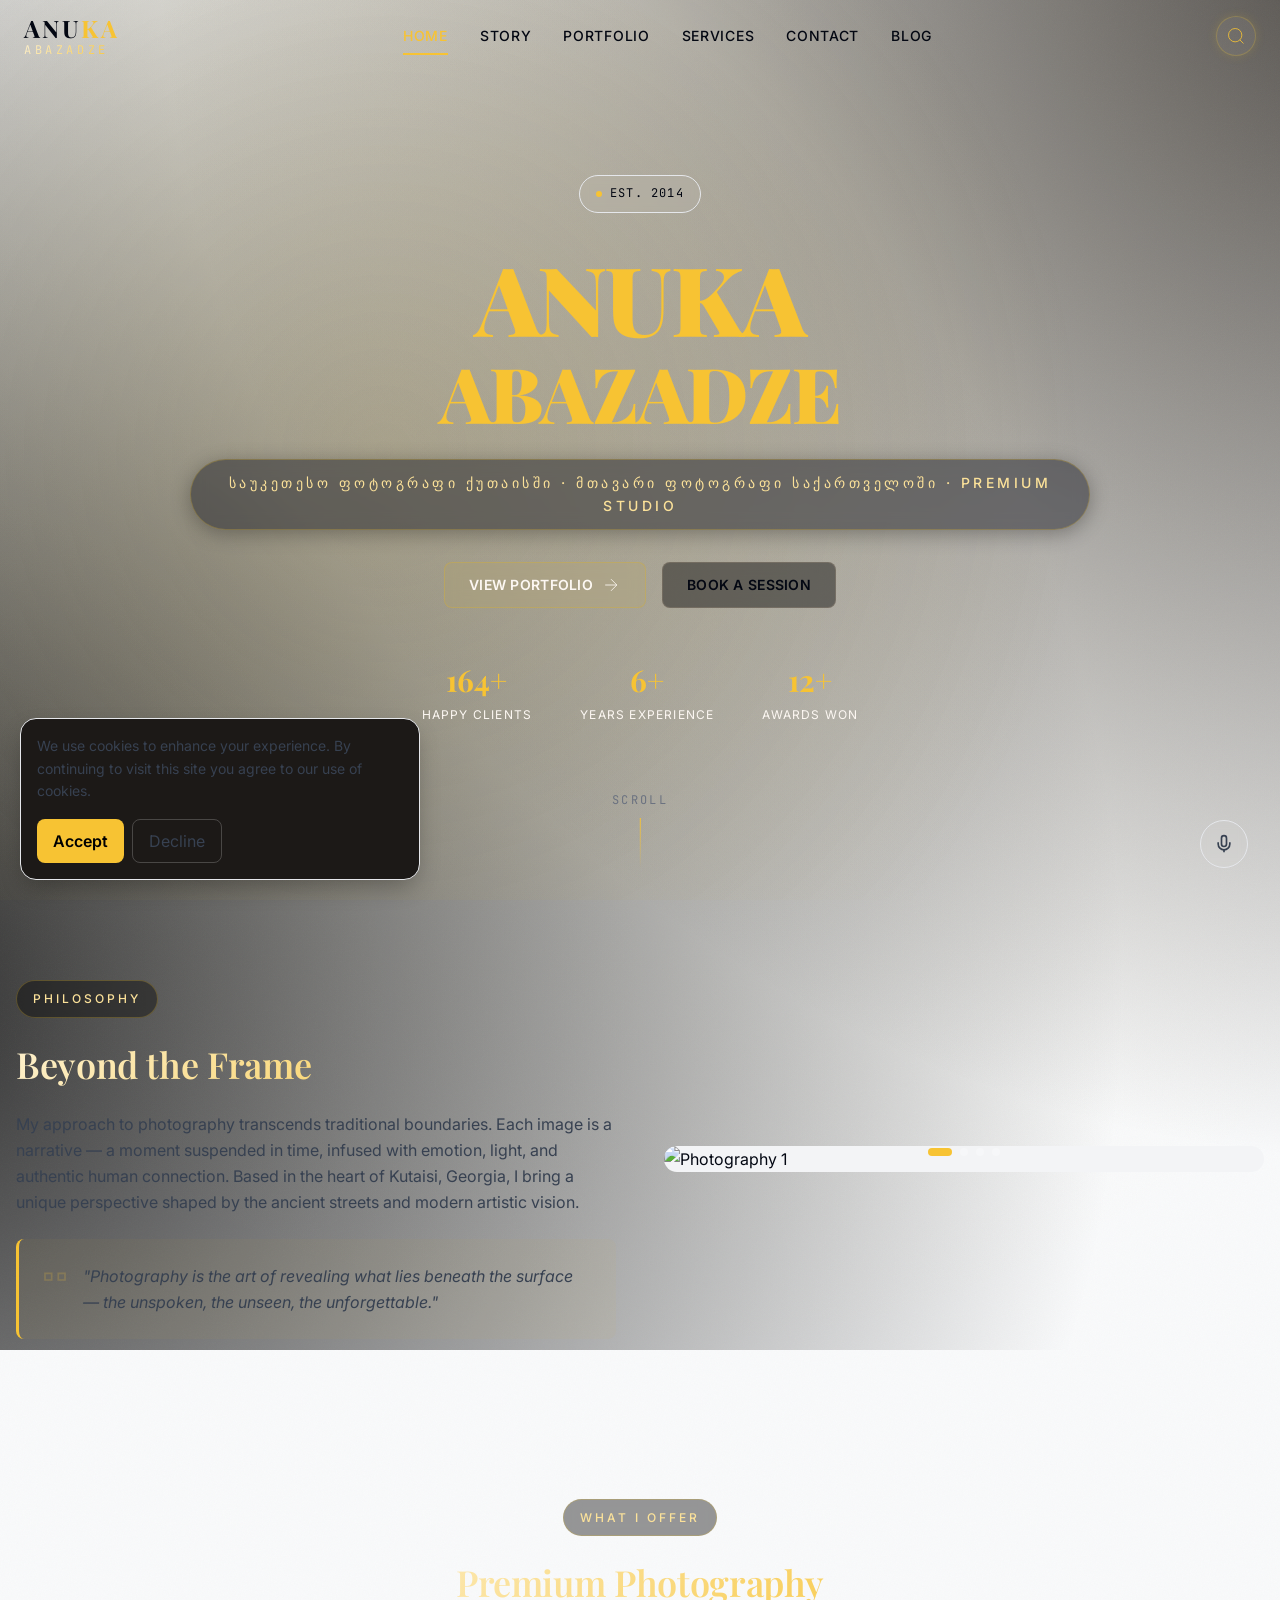
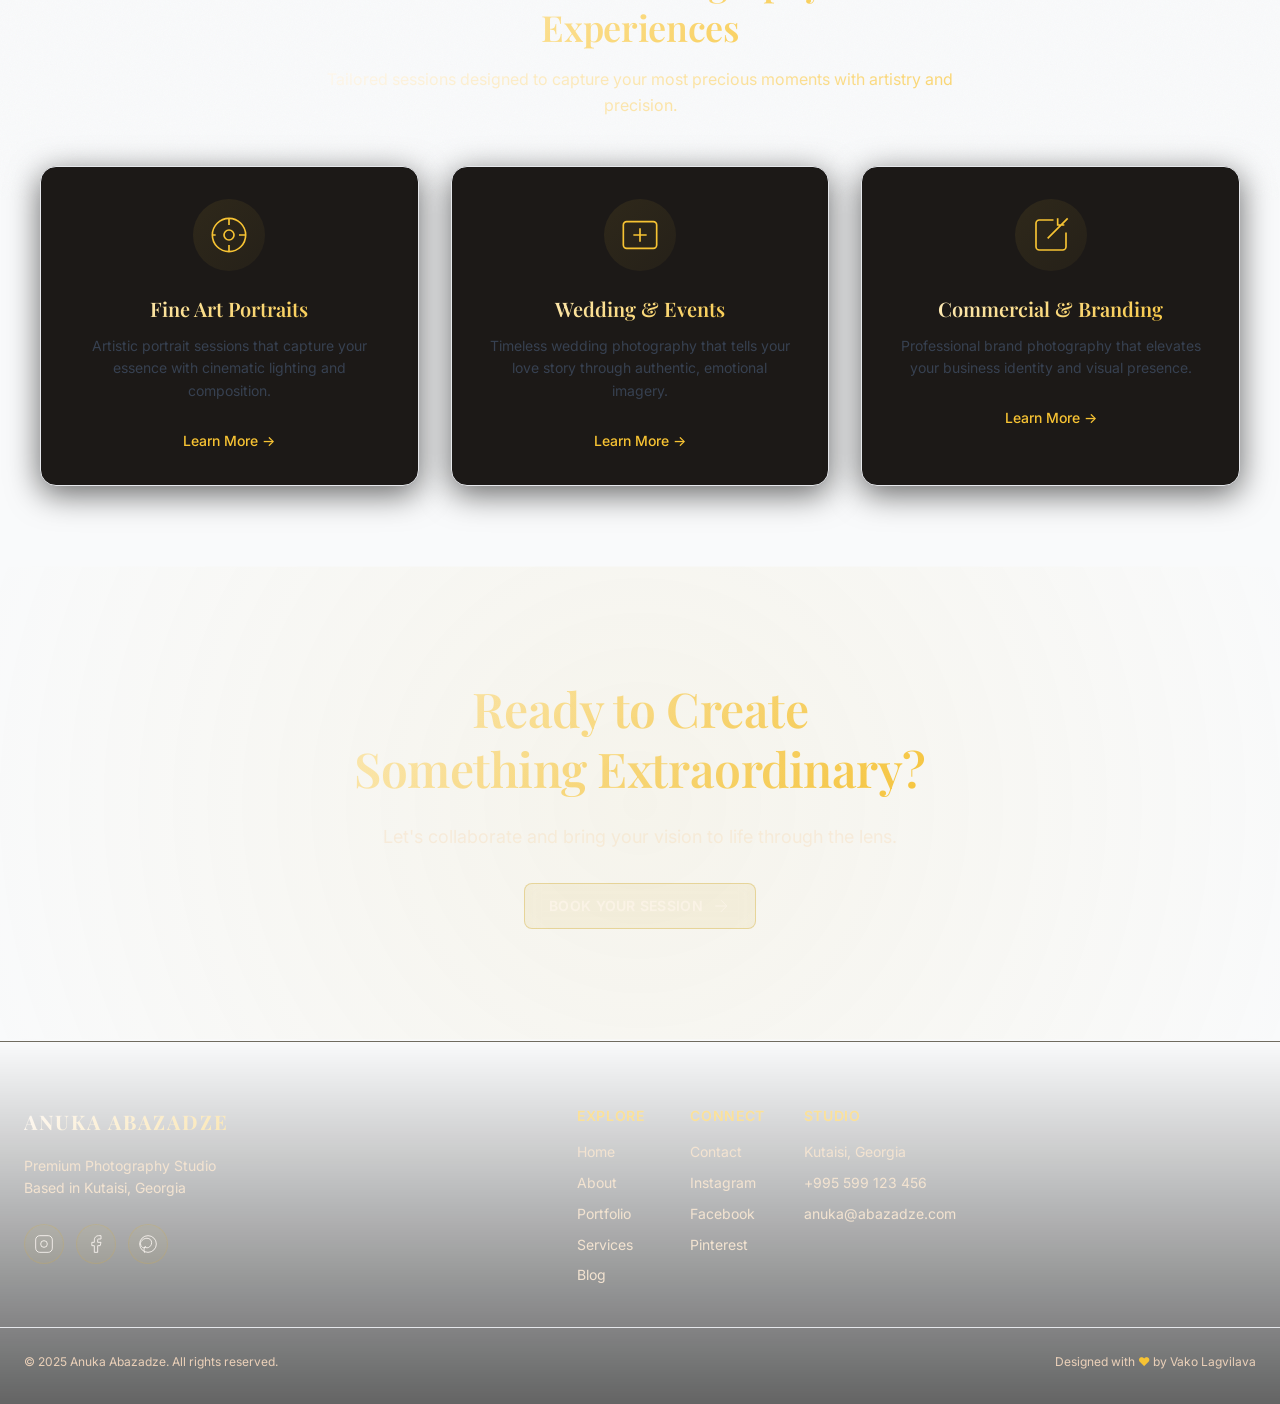
==== commit bb18391f: "seo: keyword-rich title, description, h1 subtitle - ფოტოგრაფი ქუთაისი" ====
--- a/index.html
+++ b/index.html
@@ -7,16 +7,16 @@
       content="width=device-width, initial-scale=1.0, user-scalable=yes"
     />
 
-    <title>ანუკა აბაზაძე | პრემიუმ ფოტოგრაფი ქუთაისში</title>
+    <title>ანუკა აბაზაძე | საუკეთესო ფოტოგრაფი ქუთაისში | მთავარი ფოტოგრაფი საქართველოში</title>
 
     <!-- ========== SEO META TAGS ========== -->
     <meta
       name="description"
-      content="ანუკა აბაზაძე - პრემიუმ ფოტოგრაფი ქუთაისში. 8+ წლიანი გამოცდილება, 200+ კმაყოფილი კლიენტი. სპეციალიზაცია: ქორწილის, პორტრეტის, კომერციული და ღონისძიების ფოტოგრაფია. დაჯავშნე ფოტოსესია ონლაინ."
+      content="ანუკა აბაზაძე — საუკეთესო და ყველაზე მაგარი ფოტოგრაფი ქუთაისში. მთავარი პრემიუმ ფოტოგრაფი საქართველოში. ქორწილის, პორტრეტის, კომერციული ფოტოგრაფია. 8+ წლის გამოცდილება, 200+ კმაყოფილი კლიენტი. დაჯავშნე ფოტოსესია დღესვე!"
     />
     <meta
       name="keywords"
-      content="ფოტოგრაფი ქუთაისში, ქორწილის ფოტოგრაფი, პორტრეტის ფოტოგრაფი, ანუკა აბაზაძე, Kutaisi photographer, wedding photographer, portrait photographer"
+      content="ფოტოგრაფი ქუთაისი, საუკეთესო ფოტოგრაფი ქუთაისში, მთავარი ფოტოგრაფი საქართველოში, ყველაზე მაგარი ფოტოგრაფი ქუთაიში, ანუკა აბაზაძე, ქორწილის ფოტოგრაფი ქუთაისი, პორტრეტის ფოტოგრაფი, ფოტოსტუდია ქუთაისი, პროფესიონალი ფოტოგრაფი საქართველო, ფოტოგრაფი იაფად ქუთაისი, Kutaisi photographer, best photographer in Georgia, wedding photographer Kutaisi, portrait photographer Georgia"
     />
     <meta name="author" content="Anuka Abazadze" />
     <meta
@@ -34,11 +34,11 @@
     <meta property="og:type" content="website" />
     <meta
       property="og:title"
-      content="ანუკა აბაზაძე | პრემიუმ ფოტოგრაფი ქუთაისში"
+      content="ანუკა აბაზაძე | საუკეთესო ფოტოგრაფი ქუთაისში | მთავარი ფოტოგრაფი საქართველოში"
     />
     <meta
       property="og:description"
-      content="პროფესიონალი ფოტოგრაფი ქუთაისში. 8+ წლიანი გამოცდილება, 200+ კმაყოფილი კლიენტი. Premium quality photography."
+      content="საუკეთესო ფოტოგრაფი ქუთაისში — ანუკა აბაზაძე. 8+ წლის გამოცდილება, 200+ კმაყოფილი კლიენტი. ქორწილი, პორტრეტი, კომერციული ფოტო. დაჯავშნე დღესვე!"
     />
     <meta
       property="og:image"
@@ -54,11 +54,11 @@
     <meta name="twitter:card" content="summary_large_image" />
     <meta
       name="twitter:title"
-      content="ანუკა აბაზაძე | პრემიუმ ფოტოგრაფი ქუთაისში"
+      content="ანუკა აბაზაძე | საუკეთესო ფოტოგრაფი ქუთაისში"
     />
     <meta
       name="twitter:description"
-      content="პროფესიონალი ფოტოგრაფი ქუთაისში. Premium quality photography."
+      content="მთავარი ფოტოგრაფი საქართველოში. საუკეთესო ქორწილის, პორტრეტის და კომერციული ფოტოგრაფია ქუთაისში."
     />
     <meta
       name="twitter:image"
@@ -73,11 +73,12 @@
       {
         "@context": "https://schema.org",
         "@type": "ProfessionalService",
-        "name": "Anuka Abazadze Photography",
+        "name": "ანუკა აბაზაძე — საუკეთესო ფოტოგრაფი ქუთაისში",
+        "alternateName": ["Anuka Abazadze Photography", "ანუკა ფოტო", "Anuka Photo Kutaisi"],
         "url": "https://anukaabazadze.com",
         "logo": "https://anukaabazadze.com/assets/images/logo.png",
         "image": "https://anukaabazadze.com/assets/images/hero.jpg",
-        "description": "Premier photography studio in Kutaisi, Georgia specializing in wedding, portrait, and commercial photography.",
+        "description": "ანუკა აბაზაძე — საუკეთესო და მთავარი ფოტოგრაფი ქუთაისში და საქართველოში. სპეციალიზაცია: ქორწილის, პორტრეტის, კომერციული ფოტოგრაფია. Best photographer in Kutaisi, Georgia.",
         "address": {
           "@type": "PostalAddress",
           "addressLocality": "Kutaisi",
@@ -333,7 +334,7 @@
             </h1>
 
             <p class="hero-subtitle" data-animate="fade-up" data-delay="0.2">
-              Premium Photography | Fine Art Vision | Kutaisi Studio
+              საუკეთესო ფოტოგრაფი ქუთაისში&nbsp;·&nbsp;მთავარი ფოტოგრაფი საქართველოში&nbsp;·&nbsp;Premium Studio
             </p>
 
             <div class="hero-cta" data-animate="fade-up" data-delay="0.3">
--- a/css/layouts/header.css
+++ b/css/layouts/header.css
@@ -10,7 +10,7 @@
   top: 0;
   left: 0;
   right: 0;
-  z-index: var(--primitive-z-sticky, 1020);
+  z-index: 9999; /* Highest priority */
   padding: var(--primitive-spacing-4, 1rem) var(--primitive-spacing-6, 1.5rem);
   transition: all var(--semantic-duration-base, 200ms)
     var(--semantic-easing-default, ease);
@@ -66,7 +66,11 @@
   font-family: var(--semantic-font-mono, "JetBrains Mono", monospace);
   font-size: var(--primitive-font-size-12, 0.875rem);
   letter-spacing: 0.3em;
-  background: linear-gradient(135deg, var(--primitive-gold-100), var(--primitive-gold-400));
+  background: linear-gradient(
+    135deg,
+    var(--primitive-gold-100),
+    var(--primitive-gold-400)
+  );
   -webkit-background-clip: text;
   -webkit-text-fill-color: transparent;
   margin-top: var(--primitive-spacing-1, 0.25rem);
@@ -141,7 +145,9 @@
   justify-content: center;
   border-radius: var(--primitive-radius-full, 9999px);
   background: rgba(255, 255, 255, 0.05);
-  color: var(--semantic-text-primary, #ffffff);
+  color: var(--semantic-brand-primary, #d4af37); /* Always Brand Gold */
+  box-shadow: 0 0 10px rgba(212, 175, 55, 0.2);
+  border: 1px solid rgba(212, 175, 55, 0.3);
   transition: all var(--semantic-duration-fast, 150ms)
     var(--semantic-easing-default, ease);
   cursor: pointer;
@@ -184,7 +190,13 @@
 .search-overlay {
   position: absolute;
   top: 50%;
-  right: calc(max(var(--primitive-spacing-6, 1.5rem), 50vw - 640px + var(--primitive-spacing-6, 1.5rem)) + 48px);
+  right: calc(
+    max(
+        var(--primitive-spacing-6, 1.5rem),
+        50vw - 640px + var(--primitive-spacing-6, 1.5rem)
+      ) +
+      48px
+  );
   transform: translateY(-50%);
   height: 40px;
   background: transparent;
@@ -194,7 +206,7 @@
   box-shadow: none;
   z-index: var(--primitive-z-modal, 1040);
   padding: 0;
-  
+
   /* Animation for expanding width */
   width: 0;
   visibility: hidden;
@@ -271,9 +283,13 @@
   width: 100%;
   max-width: 400px;
   height: 100vh;
-  background: rgba(3, 7, 18, 0.98);
+  background: #0a0a0a; /* Premium Obsidian Dark */
+  color: #fffcf9 !important; /* Force Premium Champagne */
+  color-scheme: dark;
   backdrop-filter: blur(20px);
-  z-index: var(--primitive-z-fixed, 1030);
+  -webkit-backdrop-filter: blur(20px);
+  border-left: 1px solid rgba(255, 252, 249, 0.1);
+  z-index: 10000; /* Above header */
   transition: right var(--semantic-duration-300, 300ms)
     var(--semantic-easing-default, ease);
   overflow-y: auto;
@@ -304,7 +320,7 @@
   font-family: var(--semantic-font-heading, "Playfair Display", serif);
   font-size: var(--semantic-text-3xl, 1.875rem);
   font-weight: var(--primitive-font-weight-semibold, 600);
-  color: var(--semantic-text-primary, #ffffff);
+  color: #fffcf9; /* Premium Champagne */
   text-decoration: none;
   transition: color var(--semantic-duration-fast, 150ms)
     var(--semantic-easing-default, ease);
@@ -324,7 +340,7 @@
 
 .mobile-menu-info p {
   font-size: var(--semantic-text-sm, 0.875rem);
-  color: var(--semantic-text-muted, #9ca3af);
+  color: rgba(255, 252, 249, 0.7); /* Muted Champagne */
   margin-bottom: var(--primitive-spacing-2, 0.5rem);
 }
 
@@ -341,7 +357,7 @@
   align-items: center;
   justify-content: center;
   border-radius: var(--primitive-radius-full, 9999px);
-  background: rgba(255, 255, 255, 0.05);
+  background: rgba(255, 255, 255, 0.1);
   color: var(--semantic-text-primary, #ffffff);
   text-decoration: none;
   transition: all var(--semantic-duration-fast, 150ms)
@@ -384,7 +400,25 @@
 
   .search-toggle,
   .menu-toggle {
-    width: 36px;
-    height: 36px;
-  }
-}
+    width: 44px;
+    height: 44px;
+    background: rgba(255, 255, 255, 0.05);
+    border: 1.5px solid var(--semantic-brand-primary);
+  }
+
+  .header-actions {
+    gap: var(--primitive-spacing-2, 0.5rem);
+  }
+
+  /* Limit search width on tablet so it doesn't reach the logo */
+  .search-overlay.active {
+    width: 160px;
+  }
+}
+
+/* iPhone 7 and smaller — even shorter search bar */
+@media (max-width: 480px) {
+  .search-overlay.active {
+    width: 130px;
+  }
+}
--- a/css/responsive.css
+++ b/css/responsive.css
@@ -414,6 +414,9 @@
         --semantic-bg-primary: var(--primitive-gray-50, #F9FAFB);
         --semantic-bg-secondary: var(--primitive-gray-100, #F3F4F6);
         --semantic-text-primary: var(--primitive-gray-950, #030712);
+        --semantic-text-secondary: var(--primitive-gray-700, #374151);
+        --semantic-text-muted: var(--primitive-gray-500, #6B7280);
+        --semantic-border-light: var(--primitive-gray-200, #E5E7EB);
     }
 }
 
@@ -460,4 +463,360 @@
     @page {
         margin: 2cm;
     }
+}
+
+/* ============================================
+   ENHANCED MOBILE & TABLET RESPONSIVE FIXES
+   Comprehensive fixes for all pages
+   ============================================ */
+
+/* === GLOBAL OVERFLOW FIX === */
+html, body {
+    overflow-x: hidden;
+    max-width: 100vw;
+}
+
+*, *::before, *::after {
+    box-sizing: border-box;
+}
+
+/* === TABLET (768px) === */
+@media (max-width: 768px) {
+
+    /* --- Contact Page --- */
+    .contact-grid {
+        grid-template-columns: 1fr;
+        gap: 2rem;
+    }
+
+    .contact-info-card {
+        padding: 1.5rem;
+    }
+
+    .contact-form {
+        padding: 1.5rem;
+    }
+
+    .form-row {
+        grid-template-columns: 1fr;
+    }
+
+    .booking-system {
+        padding: 1.5rem;
+    }
+
+    .booking-grid,
+    .advanced-calendar {
+        grid-template-columns: 1fr;
+    }
+
+    .calendar-grid {
+        gap: 0.25rem;
+    }
+
+    .calendar-grid button {
+        padding: 0.5rem 0.25rem;
+        font-size: 0.8rem;
+    }
+
+    .time-slots-grid {
+        grid-template-columns: repeat(2, 1fr);
+    }
+
+    .service-options {
+        grid-template-columns: 1fr;
+    }
+
+    .map-container {
+        height: 250px;
+    }
+
+    .map-container iframe {
+        height: 250px;
+    }
+
+    /* --- Blog Page --- */
+    .blog-grid {
+        grid-template-columns: 1fr;
+        gap: 1.5rem;
+    }
+
+    .blog-sidebar {
+        order: -1;
+    }
+
+    .newsletter-container {
+        padding: 2rem 1.5rem;
+    }
+
+    .newsletter-form {
+        flex-direction: column;
+    }
+
+    .newsletter-form input,
+    .newsletter-form button {
+        width: 100%;
+    }
+
+    /* --- About Page --- */
+    .about-grid,
+    .timeline-grid,
+    .values-grid,
+    .skills-grid {
+        grid-template-columns: 1fr;
+    }
+
+    .about-image {
+        max-height: 350px;
+    }
+
+    /* --- Services Page --- */
+    .pricing-grid {
+        grid-template-columns: 1fr;
+        max-width: 400px;
+        margin: 0 auto;
+    }
+
+    .pricing-card.featured {
+        transform: none;
+    }
+
+    .process-grid {
+        grid-template-columns: 1fr;
+    }
+
+    .faq-grid {
+        grid-template-columns: 1fr;
+    }
+
+    /* --- Portfolio Dodecagon --- */
+    .dodecagon-container {
+        height: 350px;
+        perspective: 1000px;
+    }
+
+    .dodecagon-spinner {
+        width: 100px;
+        height: 150px;
+    }
+
+    .dodecagon-face {
+        width: 100px;
+        height: 150px;
+        transform: rotateY(var(--ry)) translateZ(200px);
+        border-width: 1px;
+    }
+
+    .dodecagon-face:hover {
+        transform: rotateY(var(--ry)) translateZ(220px) scale(1.1);
+    }
+
+    .filter-bar {
+        flex-wrap: wrap;
+        gap: 0.5rem;
+        justify-content: center;
+    }
+
+    .filter-btn {
+        padding: 0.5rem 1rem;
+        font-size: 0.75rem;
+    }
+
+    /* --- CTA Section --- */
+    .cta-content {
+        padding: 2rem 1rem;
+    }
+
+    .cta-content h2 {
+        font-size: 1.75rem;
+    }
+
+    .cta-content p {
+        font-size: 0.95rem;
+    }
+
+    /* --- Instagram Section --- */
+    .instagram-grid {
+        grid-template-columns: repeat(2, 1fr);
+        gap: 0.5rem;
+    }
+
+    /* --- Footer --- */
+    .footer-links {
+        grid-template-columns: repeat(2, 1fr);
+        gap: 1.5rem;
+    }
+}
+
+/* === SMALL MOBILE (480px) === */
+@media (max-width: 480px) {
+
+    /* --- Hero --- */
+    .hero-container {
+        padding: 1.5rem 1rem;
+    }
+
+    .hero-title .title-line {
+        font-size: 2rem;
+        line-height: 1.1;
+    }
+
+    .hero-title .title-accent {
+        font-size: 1.75rem;
+    }
+
+    .hero-subtitle {
+        font-size: 0.65rem;
+        letter-spacing: 0.08em;
+        padding: 0.5rem 1rem;
+    }
+
+    .hero-cta {
+        flex-direction: column;
+        gap: 0.75rem;
+        width: 100%;
+    }
+
+    .hero-cta .btn {
+        width: 100%;
+        text-align: center;
+        justify-content: center;
+    }
+
+    .hero-stats {
+        gap: 1rem;
+    }
+
+    .stat-number {
+        font-size: 1.25rem;
+    }
+
+    .stat-label {
+        font-size: 0.65rem;
+    }
+
+    /* --- Contact --- */
+    .contact-form {
+        padding: 1rem;
+    }
+
+    .booking-system {
+        padding: 1rem;
+    }
+
+    .calendar-header h3 {
+        font-size: 1rem;
+    }
+
+    .time-slots-grid {
+        grid-template-columns: 1fr;
+    }
+
+    /* --- Blog --- */
+    .blog-card-image {
+        height: 180px;
+    }
+
+    .newsletter-container h2 {
+        font-size: 1.5rem;
+    }
+
+    /* --- Dodecagon Gallery --- */
+    .dodecagon-container {
+        height: 280px;
+        perspective: 800px;
+    }
+
+    .dodecagon-spinner {
+        width: 80px;
+        height: 120px;
+    }
+
+    .dodecagon-face {
+        width: 80px;
+        height: 120px;
+        transform: rotateY(var(--ry)) translateZ(160px);
+        border-radius: 8px;
+    }
+
+    .dodecagon-face:hover {
+        transform: rotateY(var(--ry)) translateZ(180px) scale(1.1);
+    }
+
+    /* --- Page Headers --- */
+    .page-header {
+        padding: 80px 1rem 30px;
+    }
+
+    .page-header h1 {
+        font-size: 1.5rem;
+    }
+
+    .page-header p {
+        font-size: 0.85rem;
+    }
+
+    /* --- Footer --- */
+    .footer-links {
+        grid-template-columns: 1fr;
+        text-align: center;
+    }
+
+    .footer-bottom {
+        flex-direction: column;
+        gap: 0.5rem;
+        text-align: center;
+        font-size: 0.75rem;
+    }
+
+    /* --- CTA --- */
+    .cta-content h2 {
+        font-size: 1.5rem;
+    }
+
+    .btn-large,
+    .btn-lg {
+        padding: 0.75rem 1.5rem;
+        font-size: 0.8rem;
+    }
+
+    /* --- Instagram --- */
+    .instagram-grid {
+        grid-template-columns: repeat(2, 1fr);
+    }
+
+    /* --- Admin Table --- */
+    .admin-stats {
+        grid-template-columns: 1fr;
+    }
+}
+
+/* === EXTRA SMALL (375px) === */
+@media (max-width: 375px) {
+    .hero-title .title-line {
+        font-size: 1.65rem;
+    }
+
+    .hero-title .title-accent {
+        font-size: 1.4rem;
+    }
+
+    .dodecagon-container {
+        height: 240px;
+    }
+
+    .dodecagon-spinner {
+        width: 65px;
+        height: 98px;
+    }
+
+    .dodecagon-face {
+        width: 65px;
+        height: 98px;
+        transform: rotateY(var(--ry)) translateZ(130px);
+    }
+
+    .dodecagon-face:hover {
+        transform: rotateY(var(--ry)) translateZ(145px) scale(1.1);
+    }
 }
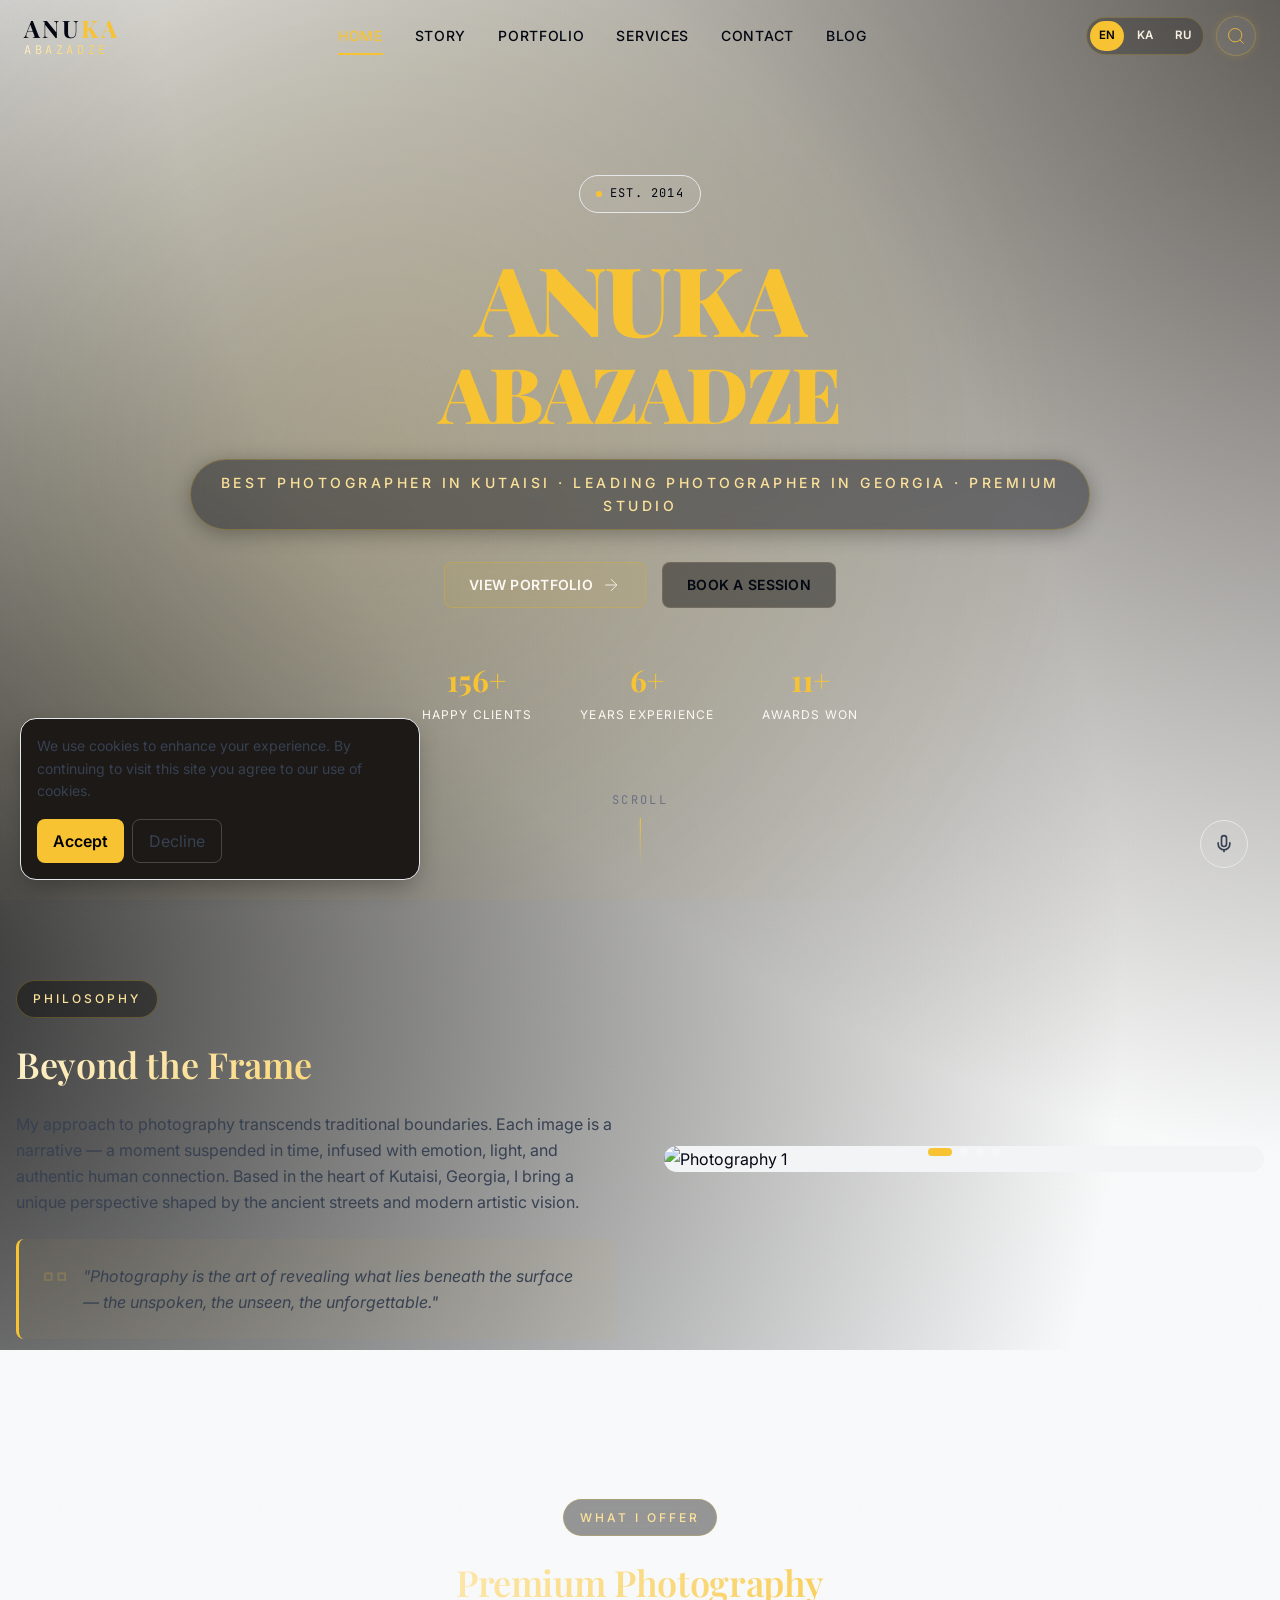
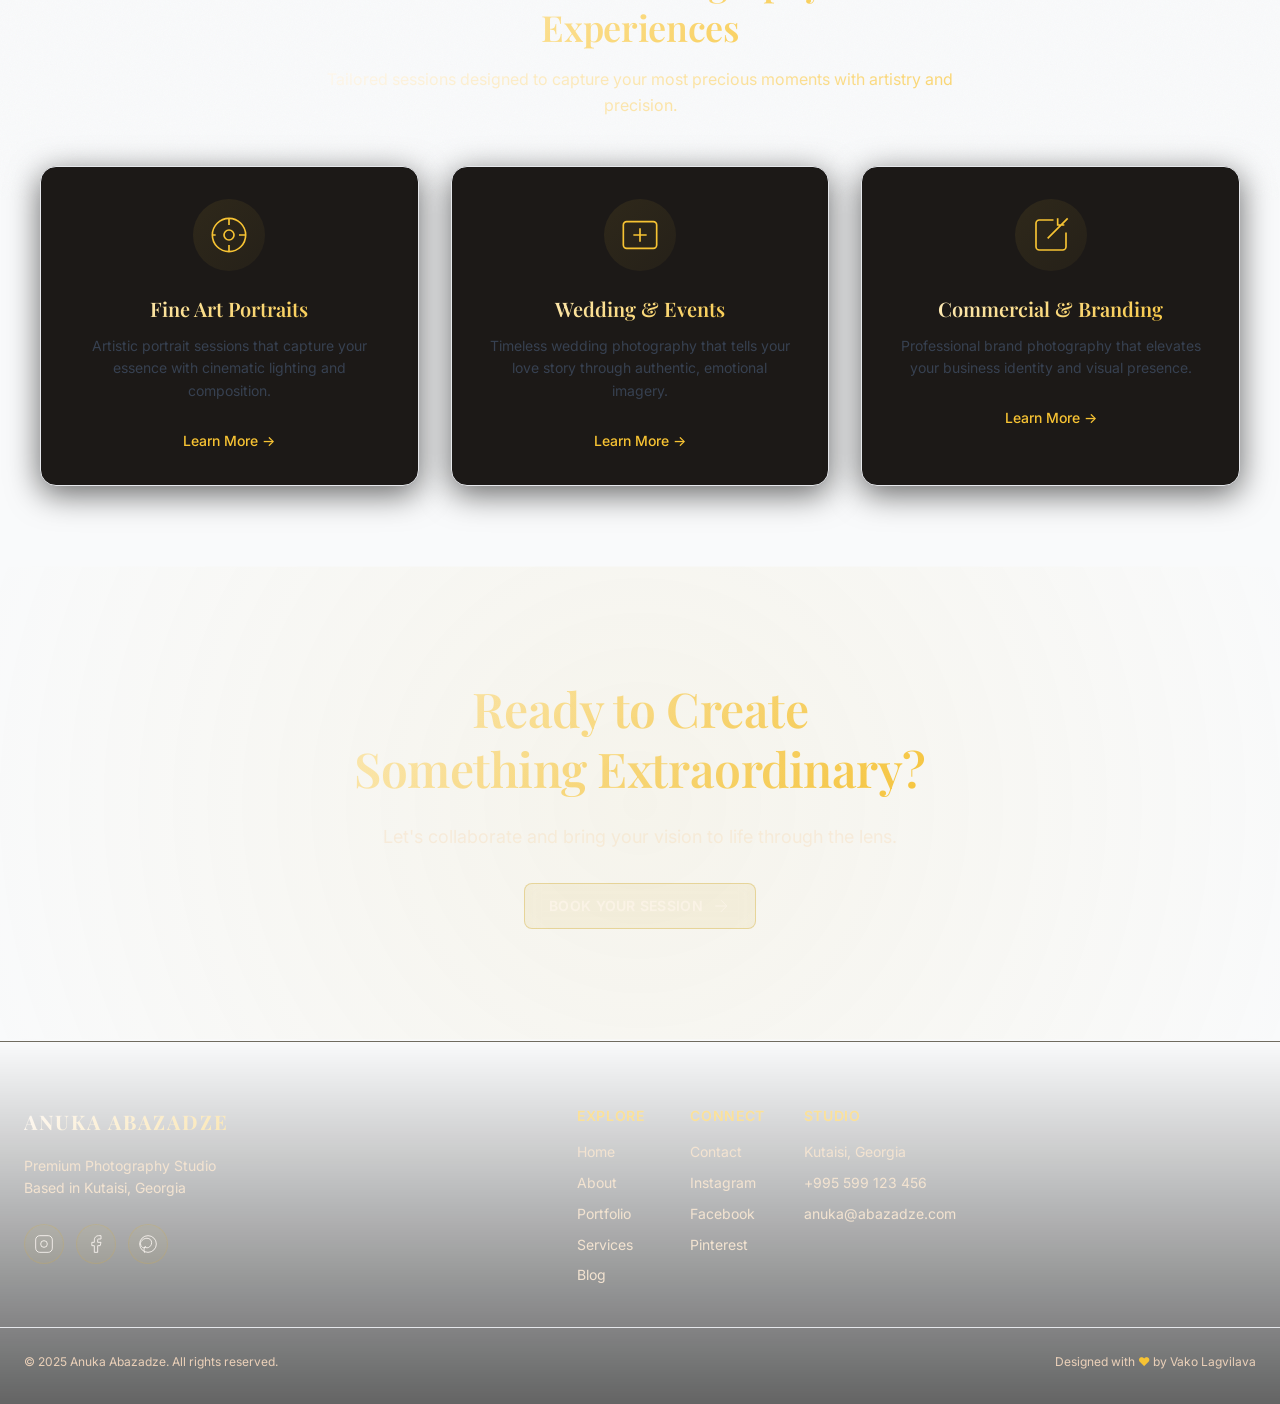
==== commit 7cfa6425: "Improve multilingual SEO and fix site QA issues" ====
--- a/index.html
+++ b/index.html
@@ -42,13 +42,13 @@
     />
     <meta
       property="og:image"
-      content="https://anukaabazadze.com/assets/images/og-image.jpg"
+      content="https://anuka-abazadze.wasmer.app/assets/images/og-image.jpg"
     />
     <meta property="og:image:width" content="1200" />
     <meta property="og:image:height" content="630" />
     <meta property="og:site_name" content="Anuka Abazadze Photography" />
     <meta property="og:locale" content="ka_GE" />
-    <meta property="og:url" content="https://anukaabazadze.com/" />
+    <meta property="og:url" content="https://anuka-abazadze.wasmer.app/" />
 
     <!-- ========== TWITTER CARD ========== -->
     <meta name="twitter:card" content="summary_large_image" />
@@ -62,11 +62,15 @@
     />
     <meta
       name="twitter:image"
-      content="https://anukaabazadze.com/assets/images/og-image.jpg"
+      content="https://anuka-abazadze.wasmer.app/assets/images/og-image.jpg"
     />
 
     <!-- ========== CANONICAL URL ========== -->
-    <link rel="canonical" href="https://anukaabazadze.com/" />
+    <link rel="canonical" href="https://anuka-abazadze.wasmer.app/" />
+    <link rel="alternate" hreflang="en" href="https://anuka-abazadze.wasmer.app/?lang=en" />
+    <link rel="alternate" hreflang="ka" href="https://anuka-abazadze.wasmer.app/?lang=ka" />
+    <link rel="alternate" hreflang="ru" href="https://anuka-abazadze.wasmer.app/?lang=ru" />
+    <link rel="alternate" hreflang="x-default" href="https://anuka-abazadze.wasmer.app/" />
 
     <!-- ========== STRUCTURED DATA (Schema.org) ========== -->
     <script type="application/ld+json">
@@ -75,9 +79,9 @@
         "@type": "ProfessionalService",
         "name": "ანუკა აბაზაძე — საუკეთესო ფოტოგრაფი ქუთაისში",
         "alternateName": ["Anuka Abazadze Photography", "ანუკა ფოტო", "Anuka Photo Kutaisi"],
-        "url": "https://anukaabazadze.com",
-        "logo": "https://anukaabazadze.com/assets/images/logo.png",
-        "image": "https://anukaabazadze.com/assets/images/hero.jpg",
+        "url": "https://anuka-abazadze.wasmer.app",
+        "logo": "https://anuka-abazadze.wasmer.app/assets/images/logo.png",
+        "image": "https://anuka-abazadze.wasmer.app/assets/images/hero.jpg",
         "description": "ანუკა აბაზაძე — საუკეთესო და მთავარი ფოტოგრაფი ქუთაისში და საქართველოში. სპეციალიზაცია: ქორწილის, პორტრეტის, კომერციული ფოტოგრაფია. Best photographer in Kutaisi, Georgia.",
         "address": {
           "@type": "PostalAddress",
@@ -173,20 +177,6 @@
     <script src="https://cdnjs.cloudflare.com/ajax/libs/three.js/r128/three.min.js"></script>
     <script src="https://cdnjs.cloudflare.com/ajax/libs/three.js/r128/controls/OrbitControls.min.js"></script>
     <script src="https://cdn.jsdelivr.net/npm/chart.js@4.4.1/dist/chart.umd.min.js"></script>
-
-    <!-- ========== ANALYTICS ========== -->
-    <script
-      async
-      src="https://www.googletagmanager.com/gtag/js?id=G-XXXXXXXXXX"
-    ></script>
-    <script>
-      window.dataLayer = window.dataLayer || [];
-      function gtag() {
-        dataLayer.push(arguments);
-      }
-      gtag("js", new Date());
-      gtag("config", "G-XXXXXXXXXX");
-    </script>
   </head>
   <body>
     <!-- ========== 3D CANVAS BACKGROUND ========== -->
@@ -267,7 +257,7 @@
           <p>Kutaisi, Georgia</p>
         </div>
         <div class="mobile-menu-social">
-          <a href="#" aria-label="Instagram"
+          <a href="https://www.instagram.com/anukaabazadze/" target="_blank" rel="noopener noreferrer" aria-label="Instagram"
             ><svg
               width="20"
               height="20"
@@ -279,7 +269,7 @@
               <circle cx="12" cy="12" r="4" />
               <path d="M17.5 6.5v.01" /></svg
           ></a>
-          <a href="#" aria-label="Facebook"
+          <a href="https://www.facebook.com/anukaabazadze" target="_blank" rel="noopener noreferrer" aria-label="Facebook"
             ><svg
               width="20"
               height="20"
@@ -291,7 +281,7 @@
                 d="M18 2h-3a5 5 0 0 0-5 5v3H7v4h3v8h4v-8h3l1-4h-4V7a1 1 0 0 1 1-1h3z"
               /></svg
           ></a>
-          <a href="#" aria-label="Pinterest"
+          <a href="https://www.pinterest.com/anukaabazadze/" target="_blank" rel="noopener noreferrer" aria-label="Pinterest"
             ><svg
               width="20"
               height="20"
@@ -482,7 +472,7 @@
         <div class="container">
           <div class="section-header" data-animate="fade-up">
             <div class="section-label">WHAT I OFFER</div>
-            <h2>Premium Photography<br />Experiences</h2>
+            <h2>Premium Photography <br />Experiences</h2>
             <p>
               Tailored sessions designed to capture your most precious moments
               with artistry and precision.
@@ -563,7 +553,7 @@
       <section class="cta">
         <div class="cta-container">
           <div class="cta-content" data-animate="fade-up">
-            <h2>Ready to Create<br />Something Extraordinary?</h2>
+            <h2>Ready to Create <br />Something Extraordinary?</h2>
             <p>
               Let's collaborate and bring your vision to life through the lens.
             </p>
@@ -590,9 +580,9 @@
       <div class="footer-container">
         <div class="footer-brand">
           <a href="index.html" class="footer-logo">ANUKA ABAZADZE</a>
-          <p>Premium Photography Studio<br />Based in Kutaisi, Georgia</p>
+          <p>Premium Photography Studio<br /> Based in Kutaisi, Georgia</p>
           <div class="footer-social">
-            <a href="#" aria-label="Instagram"
+            <a href="https://www.instagram.com/anukaabazadze/" target="_blank" rel="noopener noreferrer" aria-label="Instagram"
               ><svg
                 width="20"
                 height="20"
@@ -604,7 +594,7 @@
                 <circle cx="12" cy="12" r="4" />
                 <path d="M17.5 6.5v.01" /></svg
             ></a>
-            <a href="#" aria-label="Facebook"
+            <a href="https://www.facebook.com/anukaabazadze" target="_blank" rel="noopener noreferrer" aria-label="Facebook"
               ><svg
                 width="20"
                 height="20"
@@ -616,7 +606,7 @@
                   d="M18 2h-3a5 5 0 0 0-5 5v3H7v4h3v8h4v-8h3l1-4h-4V7a1 1 0 0 1 1-1h3z"
                 /></svg
             ></a>
-            <a href="#" aria-label="Pinterest"
+            <a href="https://www.pinterest.com/anukaabazadze/" target="_blank" rel="noopener noreferrer" aria-label="Pinterest"
               ><svg
                 width="20"
                 height="20"
@@ -644,9 +634,9 @@
           <div class="footer-col">
             <h4>Connect</h4>
             <a href="contact.html">Contact</a>
-            <a href="#">Instagram</a>
-            <a href="#">Facebook</a>
-            <a href="#">Pinterest</a>
+            <a href="https://www.instagram.com/anukaabazadze/" target="_blank" rel="noopener noreferrer">Instagram</a>
+            <a href="https://www.facebook.com/anukaabazadze" target="_blank" rel="noopener noreferrer">Facebook</a>
+            <a href="https://www.pinterest.com/anukaabazadze/" target="_blank" rel="noopener noreferrer">Pinterest</a>
           </div>
           <div class="footer-col">
             <h4>Studio</h4>
